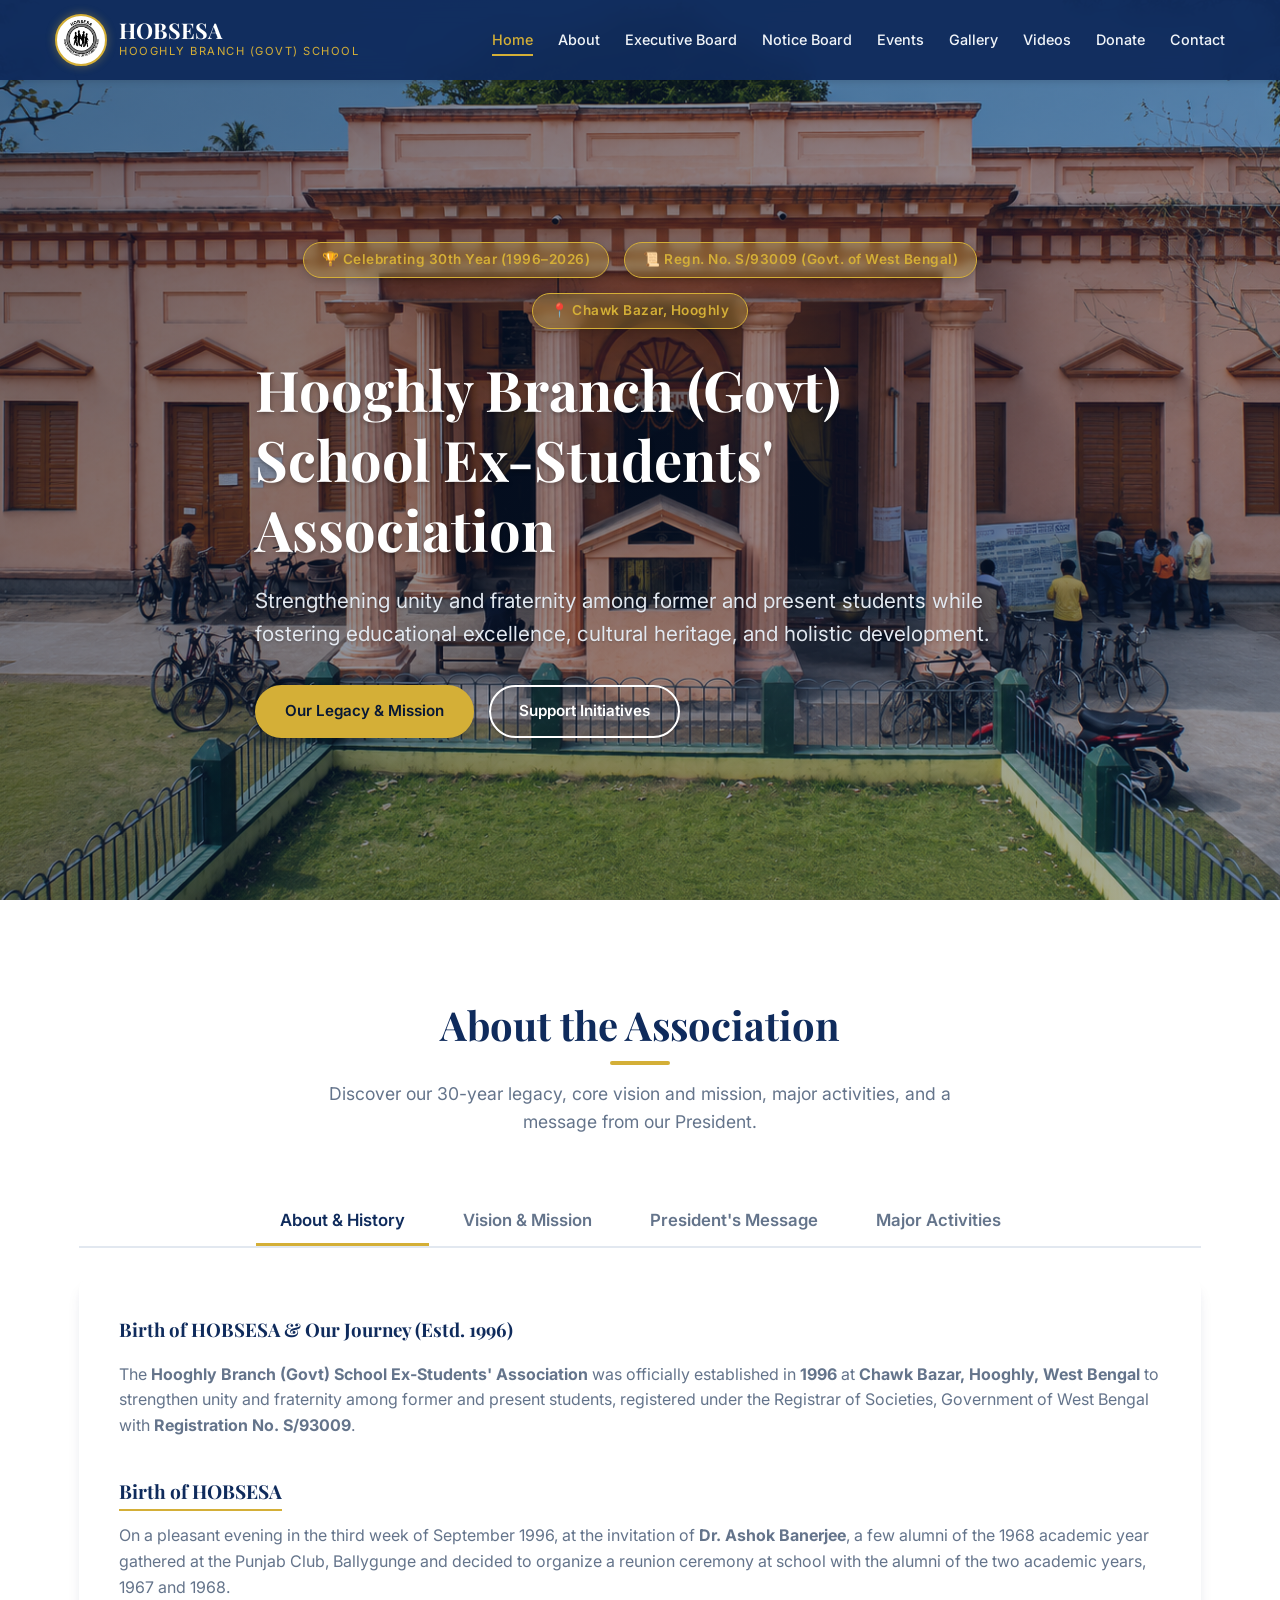
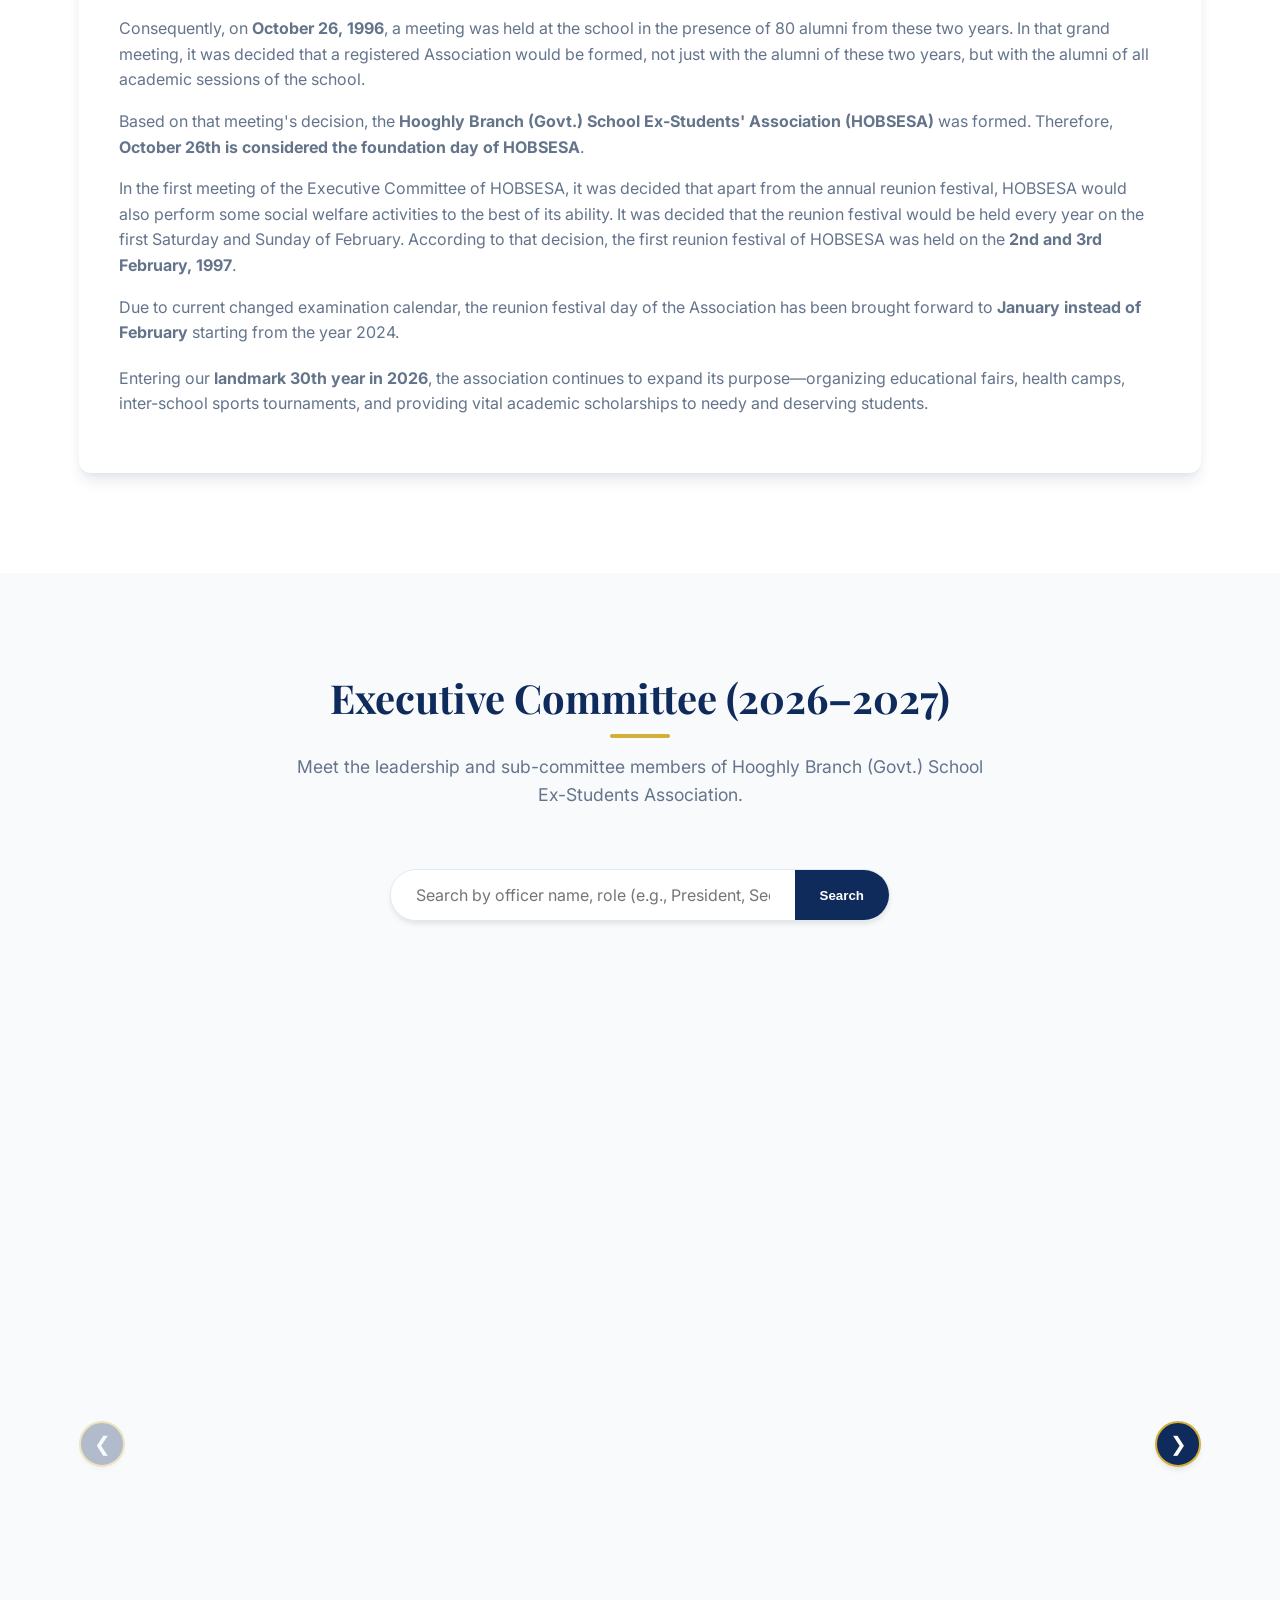
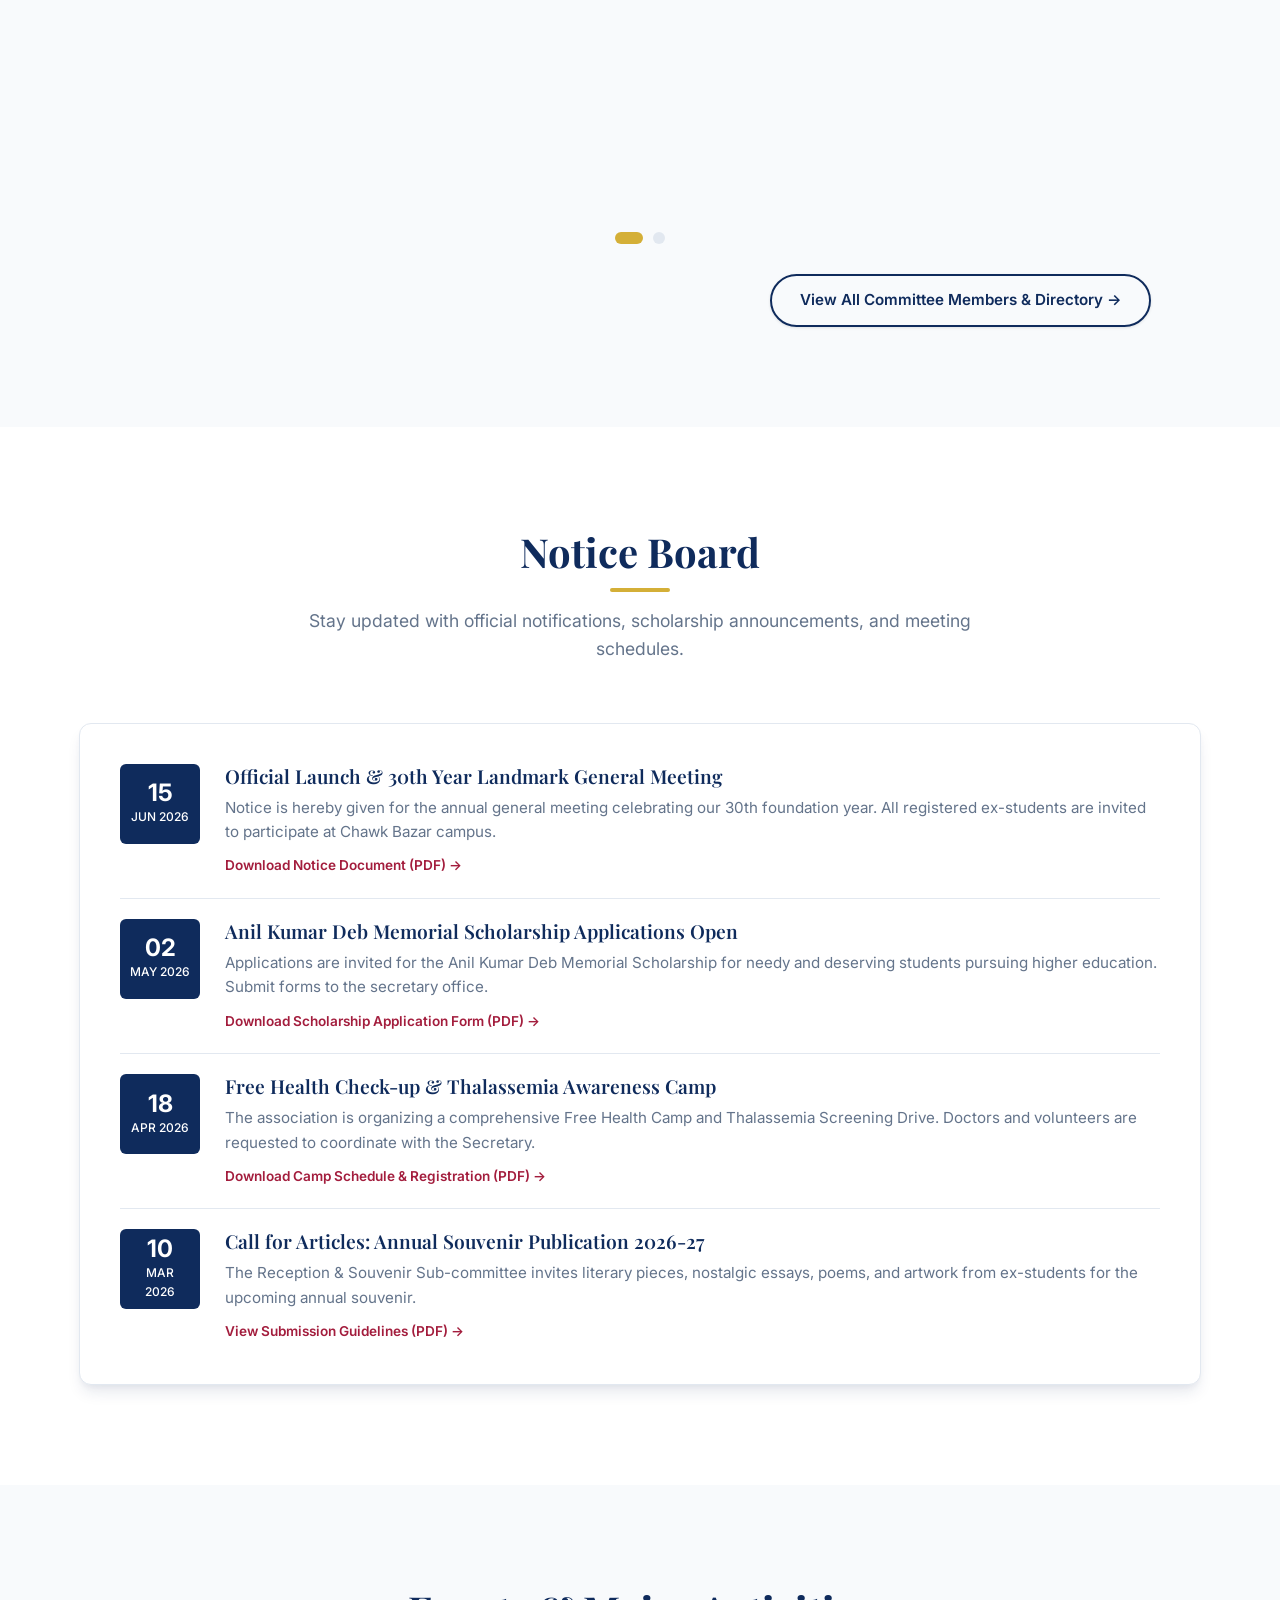
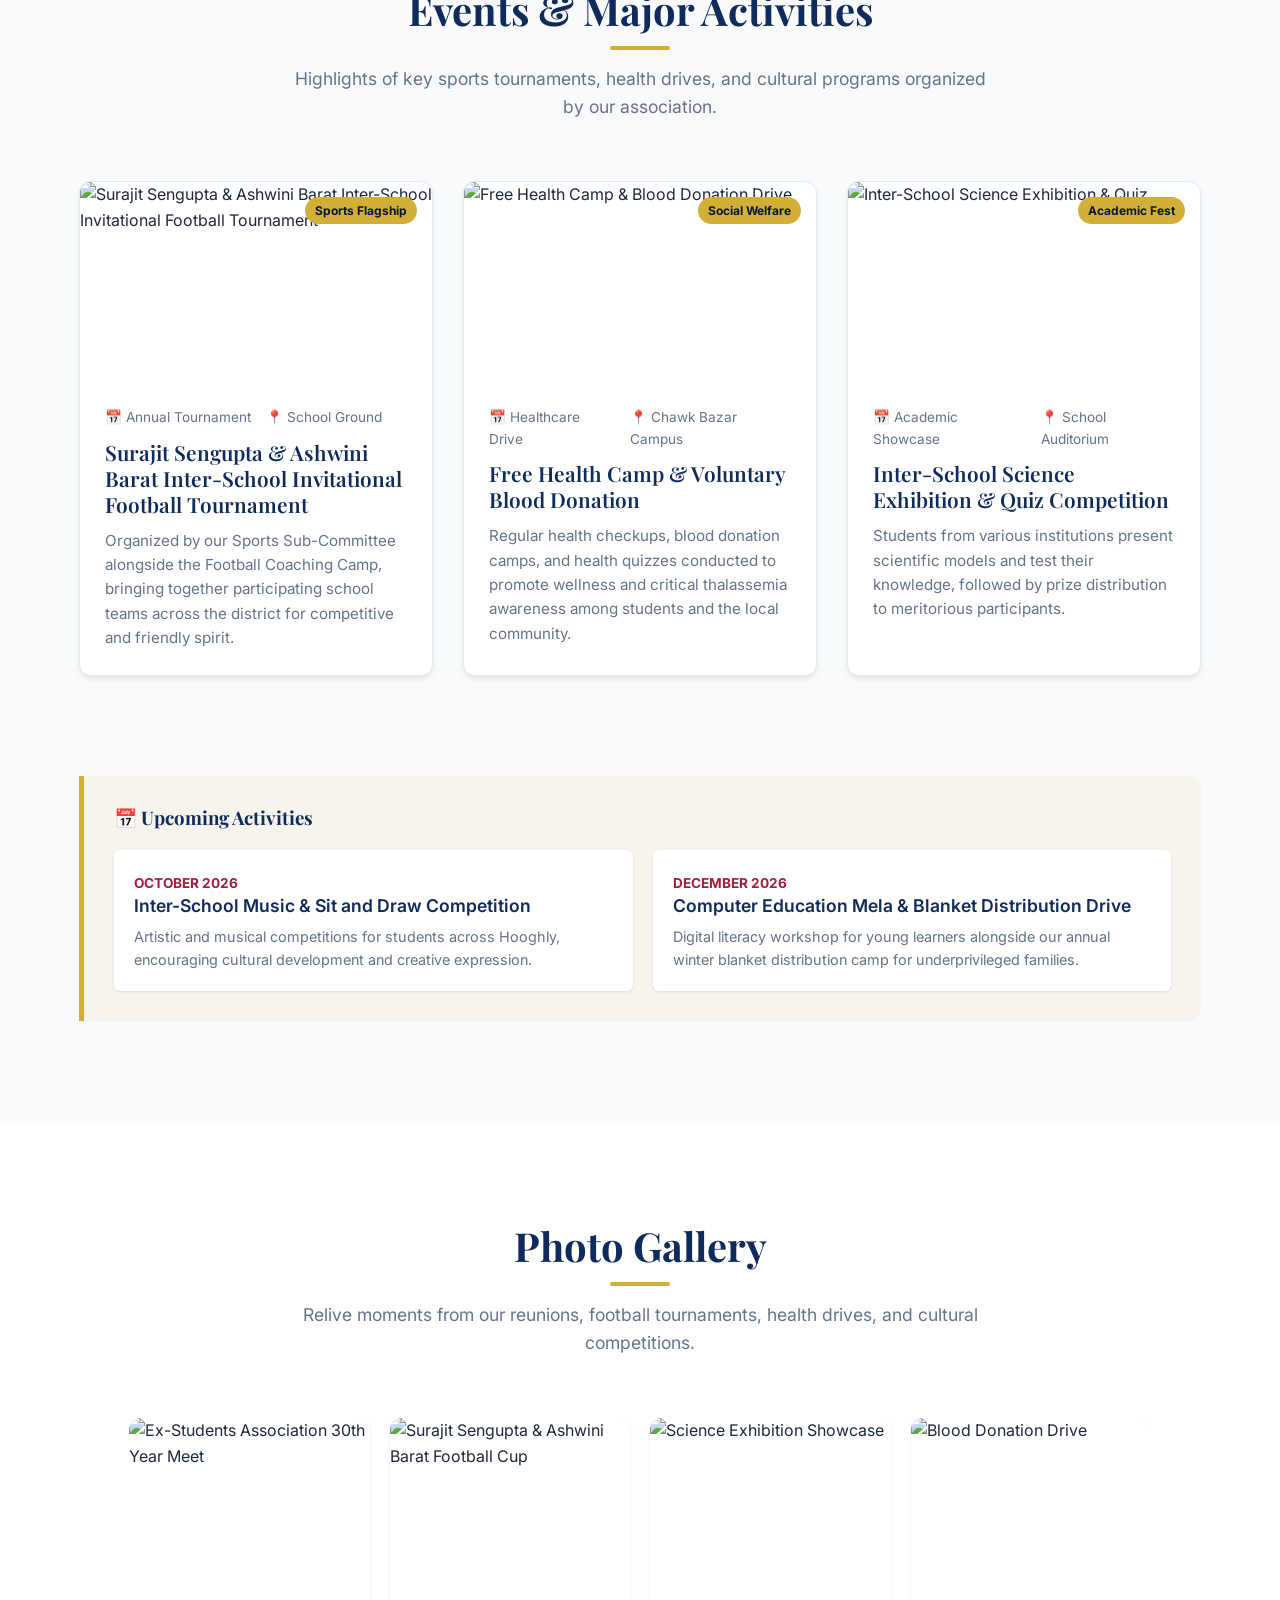
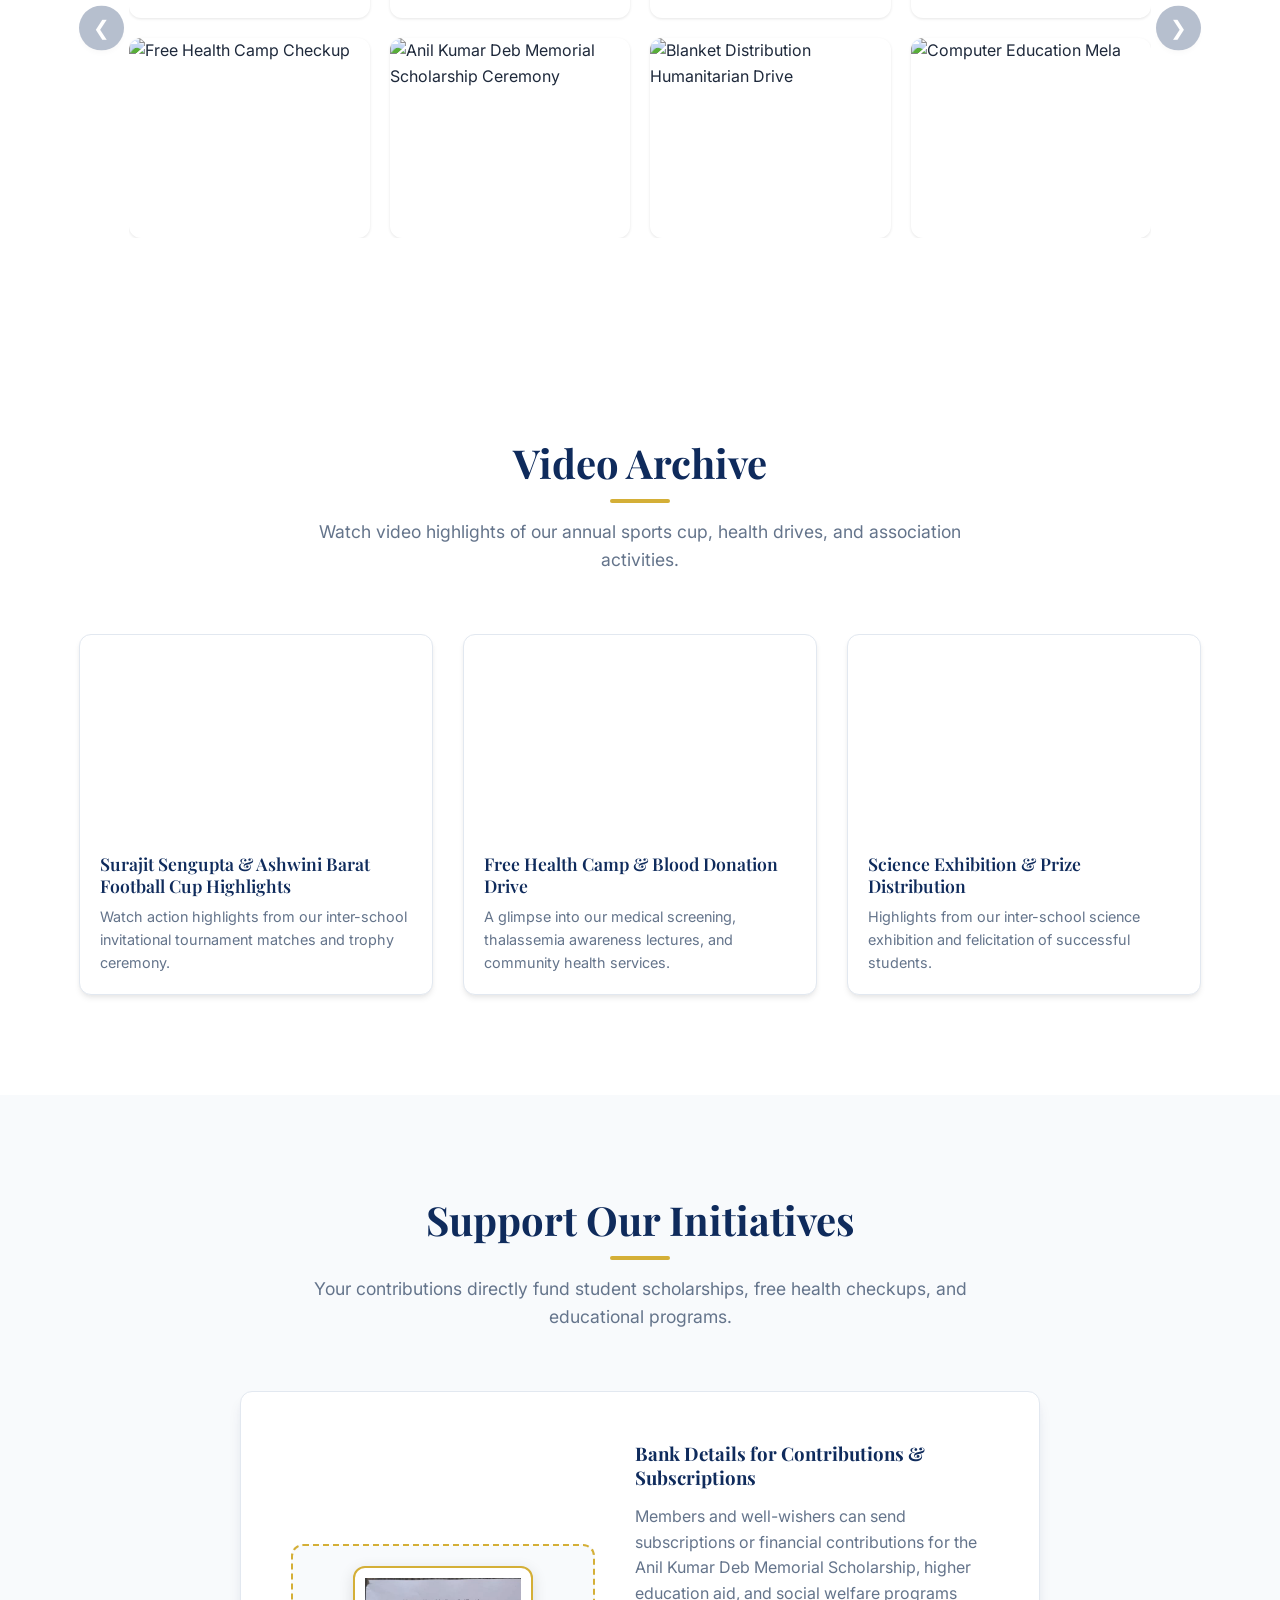
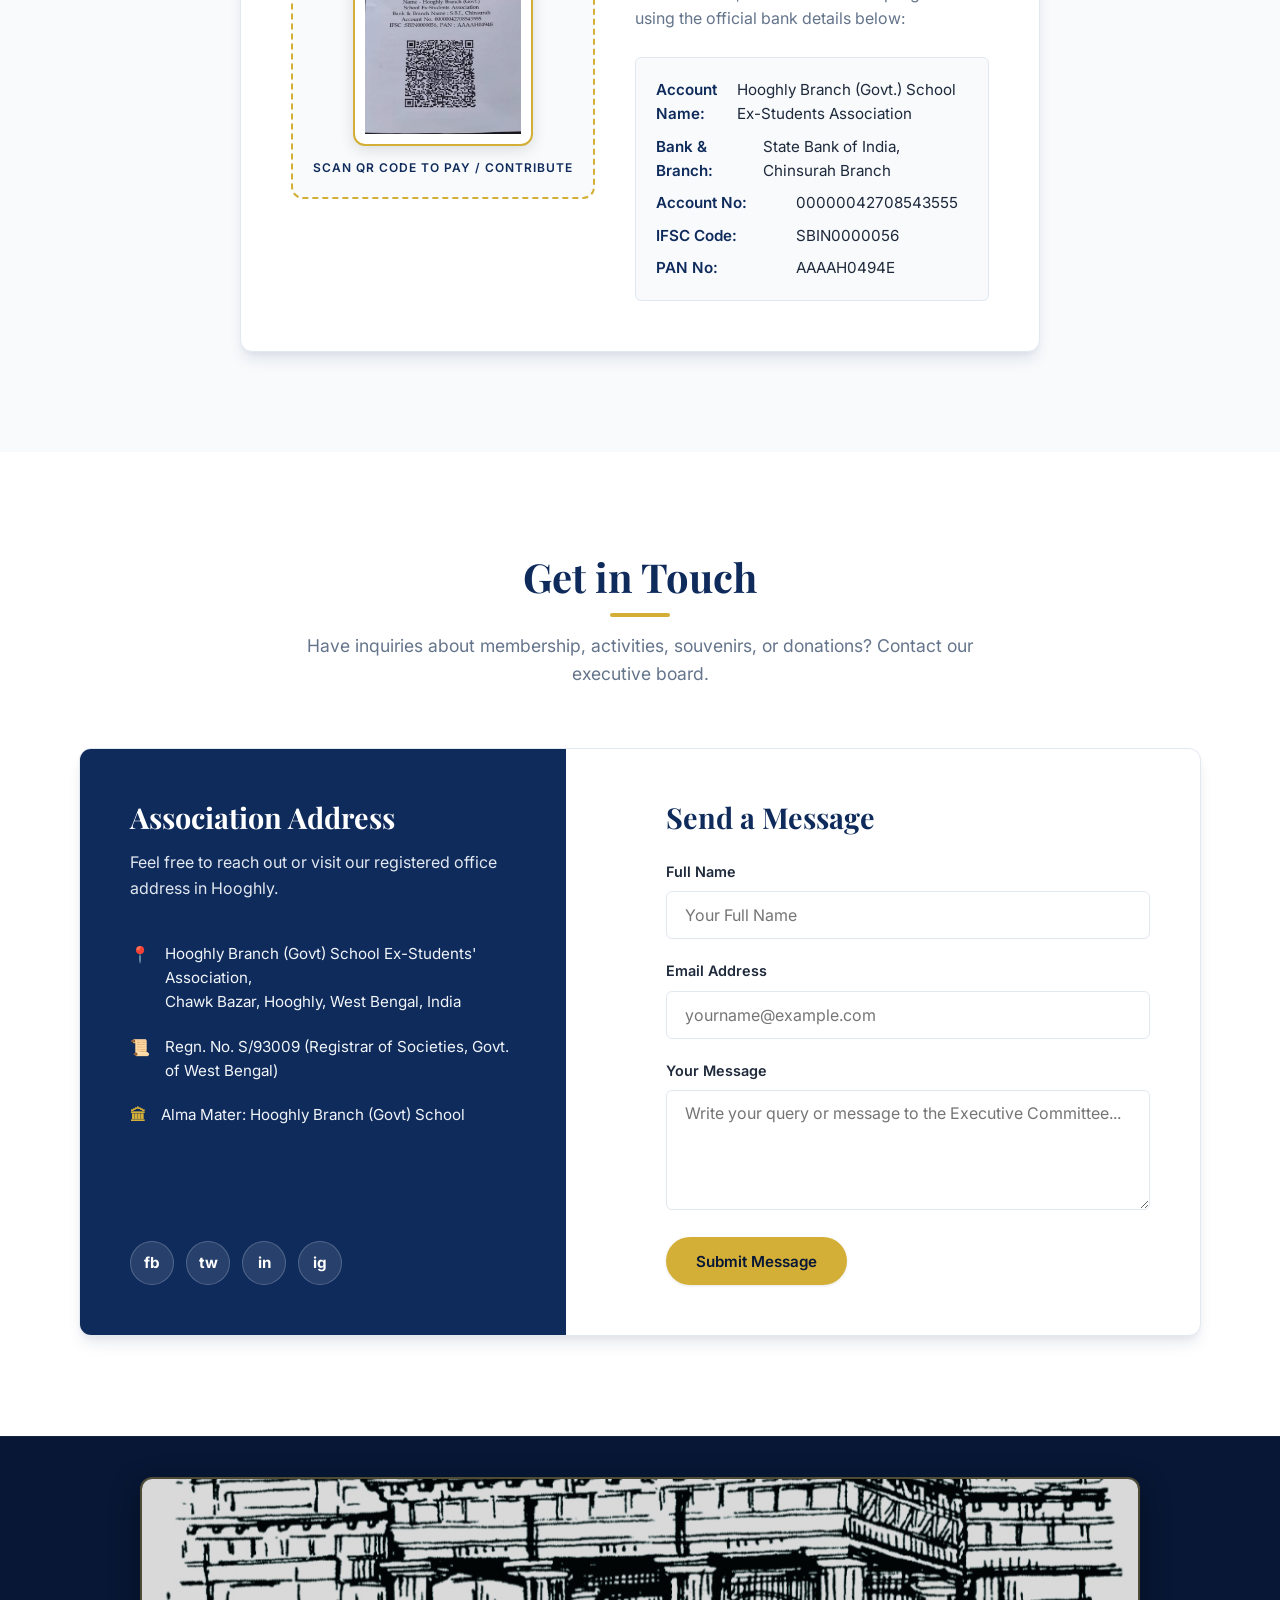
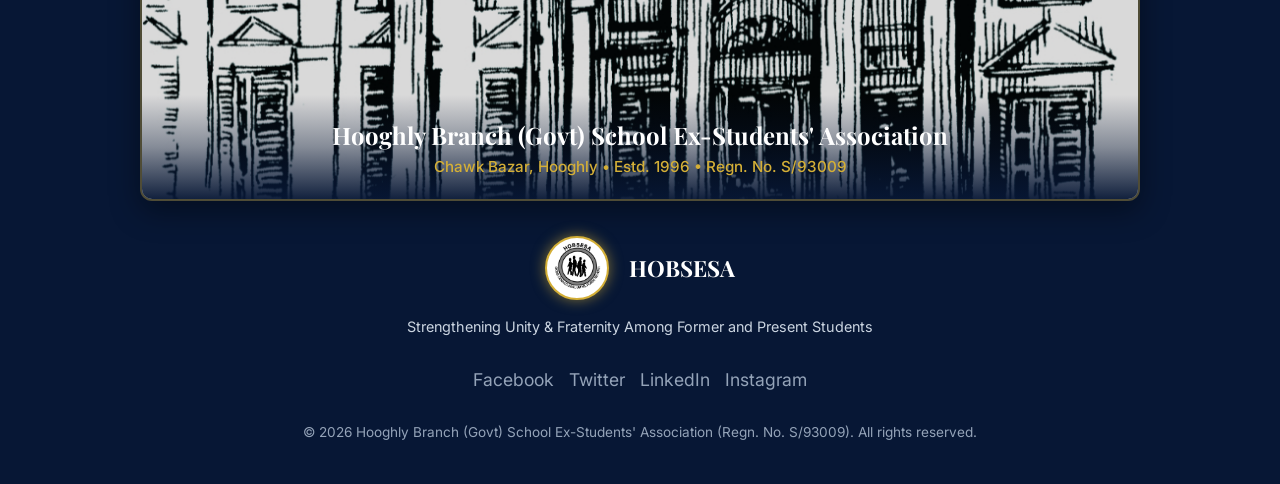
==== index.html @ 6db82d7f "Add files via upload first commit" ====
<!DOCTYPE html>
<html lang="en">

<head>
    <meta charset="UTF-8">
    <meta name="viewport" content="width=device-width, initial-scale=1.0">
    <meta name="description"
        content="Official website of Hooghly Branch (Govt) School Ex-Students' Association (Regn. No. S/93009). Established in 1996 at Chawk Bazar, Hooghly, West Bengal. Reconnecting alumni, rebuilding bonds, and supporting educational excellence.">
    <title>Hooghly Branch (Govt) School Ex-Students' Association</title>

    <!-- Google Fonts Preconnect for Mobile Performance -->
    <link rel="preconnect" href="https://fonts.googleapis.com">
    <link rel="preconnect" href="https://fonts.gstatic.com" crossorigin>

    <!-- CSS Stylesheet -->
    <link rel="stylesheet" href="css/style.css">
</head>

<body>

    <!-- ==========================================================================
         Sticky Navigation Header
         ========================================================================== -->
    <header class="header" id="header">
        <div class="container nav-container">
            <a href="#home" class="logo">
                <img src="info/img/logo_img.jpeg" alt="Hooghly Branch Govt School Ex-Students Association Logo"
                    class="nav-logo-img" width="48" height="48">
                <div class="logo-text">
                    <h1>HOBSESA</h1>
                    <p>Hooghly Branch (Govt) School</p>
                </div>
            </a>

            <nav>
                <ul class="nav-menu" id="nav-menu">
                    <li><a href="#home" class="nav-link active">Home</a></li>
                    <li><a href="#about" class="nav-link">About</a></li>
                    <li><a href="#members" class="nav-link">Executive Board</a></li>
                    <li><a href="#notices" class="nav-link">Notice Board</a></li>
                    <li><a href="#events" class="nav-link">Events</a></li>
                    <li><a href="#gallery" class="nav-link">Gallery</a></li>
                    <li><a href="#videos" class="nav-link">Videos</a></li>
                    <li><a href="#donate" class="nav-link">Donate</a></li>
                    <li><a href="#contact" class="nav-link">Contact</a></li>
                </ul>
            </nav>

            <button class="nav-toggle" id="nav-toggle" aria-label="Toggle navigation menu" aria-expanded="false" aria-controls="nav-menu">
                <span></span>
                <span></span>
                <span></span>
            </button>
        </div>
    </header>

    <!-- ==========================================================================
         1. Home / Hero Section
         ========================================================================== -->
    <section class="hero" id="home">
        <div class="hero-overlay"></div>
        <div class="container hero-content">
            <div class="hero-badges">
                <span class="hero-badge">🏆 Celebrating 30th Year (1996–2026)</span>
                <span class="hero-badge">📜 Regn. No. S/93009 (Govt. of West Bengal)</span>
                <span class="hero-badge">📍 Chawk Bazar, Hooghly</span>
            </div>
            <h2>Hooghly Branch (Govt) School Ex-Students' Association</h2>
            <p>Strengthening unity and fraternity among former and present students while fostering educational
                excellence, cultural heritage, and holistic development.</p>
            <div class="hero-buttons">
                <a href="#about" class="btn btn-primary">Our Legacy & Mission</a>
                <a href="#donate" class="btn btn-secondary">Support Initiatives</a>
            </div>
        </div>
    </section>

    <!-- ==========================================================================
         2. About Section
         ========================================================================== -->
    <section class="section" id="about">
        <div class="container">
            <div class="section-header">
                <h2>About the Association</h2>
                <p>Discover our 30-year legacy, core vision and mission, major activities, and a message from our
                    President.</p>
            </div>

            <div class="about-tabs-container">
                <!-- Tab Buttons -->
                <div class="about-tabs">
                    <button class="tab-btn active" data-tab="tab-history">About & History</button>
                    <button class="tab-btn" data-tab="tab-vision">Vision & Mission</button>
                    <button class="tab-btn" data-tab="tab-message">President's Message</button>
                    <button class="tab-btn" data-tab="tab-activities">Major Activities</button>
                </div>

                <!-- Tab Content Pane: History -->
                <div class="tab-content">
                    <div class="tab-pane active" id="tab-history">
                        <div class="about-history">
                            <h3>Birth of HOBSESA & Our Journey (Estd. 1996)</h3>
                            <p>The <strong>Hooghly Branch (Govt) School Ex-Students' Association</strong> was officially established in <strong>1996</strong> at <strong>Chawk Bazar, Hooghly, West Bengal</strong> to strengthen unity and fraternity among former and present students, registered under the Registrar of Societies, Government of West Bengal with <strong>Registration No. S/93009</strong>.</p>

                            <div class="read-more-wrapper">
                                <button type="button" class="btn-read-more" id="btn-history-read-more" aria-expanded="false" aria-controls="history-more-content">
                                    <span class="btn-read-text">Read Full History & Birth of HOBSESA</span>
                                    <span class="btn-read-icon">↓</span>
                                </button>
                            </div>

                            <div class="history-more-content" id="history-more-content">
                                <h4 style="margin-top: 25px; margin-bottom: 12px; color: var(--color-primary); font-size: 1.2rem; border-bottom: 2px solid var(--color-accent); padding-bottom: 6px; display: inline-block;">Birth of HOBSESA</h4>
                                <p>On a pleasant evening in the third week of September 1996, at the invitation of <strong>Dr. Ashok Banerjee</strong>, a few alumni of the 1968 academic year gathered at the Punjab Club, Ballygunge and decided to organize a reunion ceremony at school with the alumni of the two academic years, 1967 and 1968.</p>
                                <p>Consequently, on <strong>October 26, 1996</strong>, a meeting was held at the school in the presence of 80 alumni from these two years. In that grand meeting, it was decided that a registered Association would be formed, not just with the alumni of these two years, but with the alumni of all academic sessions of the school.</p>
                                <p>Based on that meeting's decision, the <strong>Hooghly Branch (Govt.) School Ex-Students' Association (HOBSESA)</strong> was formed. Therefore, <strong>October 26th is considered the foundation day of HOBSESA</strong>.</p>
                                <p>In the first meeting of the Executive Committee of HOBSESA, it was decided that apart from the annual reunion festival, HOBSESA would also perform some social welfare activities to the best of its ability. It was decided that the reunion festival would be held every year on the first Saturday and Sunday of February. According to that decision, the first reunion festival of HOBSESA was held on the <strong>2nd and 3rd February, 1997</strong>.</p>
                                <p>Due to current changed examination calendar, the reunion festival day of the Association has been brought forward to <strong>January instead of February</strong> starting from the year 2024.</p>
                                
                                <p style="margin-top: 20px;">Entering our <strong>landmark 30th year in 2026</strong>, the association continues to expand its purpose—organizing educational fairs, health camps, inter-school sports tournaments, and providing vital academic scholarships to needy and deserving students.</p>
                            </div>
                        </div>
                    </div>

                    <!-- Tab Content Pane: Vision & Mission -->
                    <div class="tab-pane" id="tab-vision">
                        <div class="about-vision">
                            <h3>Vision</h3>
                            <p>To build a strong lifelong bond among alumni and current students while fostering
                                educational excellence, social responsibility, cultural heritage, and holistic
                                development.</p>

                            <h3 style="margin-top: 30px;">Mission</h3>
                            <ul>
                                <li>Strengthen unity and fraternity among ex- and present students.</li>
                                <li>Promote physical, mental, educational, and cultural development.</li>
                                <li>Encourage knowledge creation, exchange of ideas, and academic excellence.</li>
                                <li>Support students through educational and social initiatives.</li>
                            </ul>
                        </div>
                    </div>

                    <!-- Tab Content Pane: President's Message -->
                    <div class="tab-pane" id="tab-message">
                        <div class="president-message">
                            <div class="president-photo">
                                <img src="info/img/Ex_Members/President ( Dr Partha Tripathi ).png"
                                    alt="Dr. Partha Tripathi, President" loading="lazy" decoding="async" width="160" height="160">
                            </div>
                            <div class="message-quote">
                                <blockquote>
                                    "It gives me immense pleasure and a deep sense of pride to welcome you all to the
                                    official launch of the website of the Hooghly Branch Government School Ex-Students
                                    Association.<br><br>
                                    This platform is not merely a digital presence; it is a living bridge connecting
                                    generations of students who have walked through the corridors of our beloved
                                    institution. Our school has not only imparted education but has shaped values,
                                    character, and a lifelong sense of belonging.<br><br>
                                    Our Association, founded in 1996, has now proudly stepped into its 30th year—a
                                    significant milestone that reflects decades of unity, shared memories, and
                                    collective commitment. Beyond fellowship, we consistently engage in blood donation
                                    camps, health check-ups, thalassemia awareness, health quizzes, and awarding
                                    scholarships to needy and deserving students.<br><br>
                                    I invite all alumni to actively participate, enrich this platform, and help us build
                                    a stronger, more connected community."
                                </blockquote>
                                <cite>Dr. Partha Tripathi</cite>
                                <span>President, Hooghly Branch Government School Ex-Students Association</span>
                            </div>
                        </div>
                    </div>

                    <!-- Tab Content Pane: Major Activities -->
                    <div class="tab-pane" id="tab-activities">
                        <div class="about-activities">
                            <h3>Major Initiatives & Social Activities</h3>
                            <p>Our Association conducts a rich calendar of annual programs designed for academic
                                enhancement, community healthcare, sports development, and social welfare:</p>

                            <div class="activities-grid">
                                <div class="activity-card">
                                    <div class="activity-icon">🧠</div>
                                    <div class="activity-info">
                                        <h4>Inter-school Quiz Competition</h4>
                                        <p>Fostering academic curiosity, awareness, and healthy competition among
                                            students across schools in Hooghly.</p>
                                    </div>
                                </div>
                                <div class="activity-card">
                                    <div class="activity-icon">🔬</div>
                                    <div class="activity-info">
                                        <h4>Science Exhibition</h4>
                                        <p>Providing a creative platform for young innovators to demonstrate science
                                            projects and technological ideas.</p>
                                    </div>
                                </div>
                                <div class="activity-card">
                                    <div class="activity-icon">🩺</div>
                                    <div class="activity-info">
                                        <h4>Free Health Camp & Thalassemia Awareness</h4>
                                        <p>Conducting comprehensive health checkups, medical advice, and spreading
                                            critical thalassemia awareness.</p>
                                    </div>
                                </div>
                                <div class="activity-card">
                                    <div class="activity-icon">🎓</div>
                                    <div class="activity-info">
                                        <h4>Support for Higher Education</h4>
                                        <p>Guidance and financial support for meritorious students striving to pursue
                                            higher academic programs.</p>
                                    </div>
                                </div>
                            </div>

                            <div class="read-more-wrapper read-more-activities">
                                <button type="button" class="btn-read-more" id="btn-activities-read-more" aria-expanded="false" aria-controls="activities-more-content">
                                    <span class="btn-read-text">View All Major Activities</span>
                                    <span class="btn-read-icon">↓</span>
                                </button>
                            </div>

                            <div class="activities-more-content" id="activities-more-content">
                                <div class="activities-grid">
                                    <div class="activity-card">
                                        <div class="activity-icon">🏅</div>
                                        <div class="activity-info">
                                            <h4>Anil Kumar Deb Memorial Scholarship</h4>
                                            <p>Awarding scholarships to deserving and financially needy students to empower
                                                their educational journey.</p>
                                        </div>
                                    </div>
                                    <div class="activity-card">
                                        <div class="activity-icon">🎵</div>
                                        <div class="activity-info">
                                            <h4>Inter-school Music Competition</h4>
                                            <p>Promoting cultural heritage, vocal talents, and artistic expression among
                                                school students.</p>
                                        </div>
                                    </div>
                                    <div class="activity-card">
                                        <div class="activity-icon">💻</div>
                                        <div class="activity-info">
                                            <h4>Computer Education Mela</h4>
                                            <p>Exposing students to digital literacy, computer skills, software tools, and
                                                emerging technology careers.</p>
                                        </div>
                                    </div>
                                    <div class="activity-card">
                                        <div class="activity-icon">📜</div>
                                        <div class="activity-info">
                                            <h4>Prize Distribution to Successful Students</h4>
                                            <p>Recognizing and rewarding academic excellence and outstanding achievements in
                                                board examinations.</p>
                                        </div>
                                    </div>
                                    <div class="activity-card">
                                        <div class="activity-icon">🧥</div>
                                        <div class="activity-info">
                                            <h4>Blanket Distribution Camp</h4>
                                            <p>Winter humanitarian drive providing warm blankets and essentials to
                                                vulnerable individuals.</p>
                                        </div>
                                    </div>
                                    <div class="activity-card">
                                        <div class="activity-icon">🎨</div>
                                        <div class="activity-info">
                                            <h4>Sit and Draw Competition</h4>
                                            <p>Annual art and drawing contest encouraging creative imagination among young
                                                school children.</p>
                                        </div>
                                    </div>
                                    <div class="activity-card">
                                        <div class="activity-icon">📖</div>
                                        <div class="activity-info">
                                            <h4>Publication of Annual Souvenir</h4>
                                            <p>Publishing an annual souvenir containing literary contributions, reports, and
                                                historic photos.</p>
                                        </div>
                                    </div>
                                    <div class="activity-card">
                                        <div class="activity-icon">🎤</div>
                                        <div class="activity-info">
                                            <h4>Seminars & Workshops</h4>
                                            <p>Organizing educational seminars, carrier guidance workshops, and interactive
                                                alumni lectures.</p>
                                        </div>
                                    </div>
                                    <div class="activity-card">
                                        <div class="activity-icon">🩸</div>
                                        <div class="activity-info">
                                            <h4>Blood Donation Camp</h4>
                                            <p>Organizing life-saving blood donation drives with voluntary participation
                                                from members and citizens.</p>
                                        </div>
                                    </div>
                                    <div class="activity-card">
                                        <div class="activity-icon">⚽</div>
                                        <div class="activity-info">
                                            <h4>Football Coaching Camp & Invitational Tournament</h4>
                                            <p>Running football coaching camps & organizing the prestigious Surajit Sengupta
                                                & Ashwini Barat Inter-School Invitational Football Tournament.</p>
                                        </div>
                                    </div>
                                </div>
                            </div>
                        </div>
                    </div>
                </div>
            </div>
        </div>
    </section>

    <!-- ==========================================================================
         3. Executive Committee & Members Section
         ========================================================================== -->
    <section class="section" id="members">
        <div class="container">
            <div class="section-header">
                <h2>Executive Committee (2026–2027)</h2>
                <p>Meet the leadership and sub-committee members of Hooghly Branch (Govt.) School Ex-Students
                    Association.</p>
            </div>

            <div class="members-search-wrapper">
                <div class="search-container">
                    <input type="text" id="member-search-input" class="search-input"
                        placeholder="Search by officer name, role (e.g., President, Secretary, Sports)...">
                    <button id="member-search-btn" class="search-btn">Search</button>
                </div>
            </div>

            <div class="members-slider-wrapper">
                <button id="members-prev" class="members-slide-btn prev-btn"
                    aria-label="Slide Executive Board Left">&#10094;</button>
                <button id="members-next" class="members-slide-btn next-btn"
                    aria-label="Slide Executive Board Right">&#10095;</button>

                <div class="members-slider-container">
                    <div class="members-grid-track" id="members-track">
                        <!-- Member Card 1: Convenor -->
                        <div class="member-card">
                            <div class="member-avatar">
                                <img src="info/img/Ex_Members/Convenor ( Dr Debasis Sanyal ).png"
                                    alt="Dr. Debasis Sanyal">
                            </div>
                            <span class="member-role">Convenor</span>
                            <h3 class="member-name">Dr. Debasis Sanyal</h3>
                            <span class="member-batch">Executive Board 2026-27</span>
                            <p class="member-occupation">Convenor, Ex-Students Association</p>
                            <div class="member-connect">
                                <a href="#contact" class="social-icon" aria-label="Contact">✉</a>
                            </div>
                        </div>

                        <!-- Member Card 2: President -->
                        <div class="member-card">
                            <div class="member-avatar">
                                <img src="info/img/Ex_Members/President ( Dr Partha Tripathi ).png"
                                    alt="Dr. Partha Tripathi">
                            </div>
                            <span class="member-role">President</span>
                            <h3 class="member-name">Dr. Partha Tripathi</h3>
                            <span class="member-batch">Executive Board 2026-27</span>
                            <p class="member-occupation">President, Ex-Students Association</p>
                            <div class="member-connect">
                                <a href="#contact" class="social-icon" aria-label="Contact">✉</a>
                            </div>
                        </div>

                        <!-- Member Card 3: Vice President 1 -->
                        <div class="member-card">
                            <div class="member-avatar">
                                <img src="info/img/Ex_Members/Sudarshan Roy(vice president).png" alt="Sudarshan Roy">
                            </div>
                            <span class="member-role">Vice President</span>
                            <h3 class="member-name">Sudarshan Roy</h3>
                            <span class="member-batch">Executive Board 2026-27</span>
                            <p class="member-occupation">Vice President, Ex-Students Association</p>
                            <div class="member-connect">
                                <a href="#contact" class="social-icon" aria-label="Contact">✉</a>
                            </div>
                        </div>

                        <!-- Member Card 4: Vice President 2 -->
                        <div class="member-card">
                            <div class="member-avatar">
                                <img src="info/img/Ex_Members/Vice President ( Dr.Subir Mukherjee ).png"
                                    alt="Dr. Subir Mukherjee">
                            </div>
                            <span class="member-role">Vice President</span>
                            <h3 class="member-name">Dr. Subir Mukherjee</h3>
                            <span class="member-batch">Executive Board 2026-27</span>
                            <p class="member-occupation">Vice President, Ex-Students Association</p>
                            <div class="member-connect">
                                <a href="#contact" class="social-icon" aria-label="Contact">✉</a>
                            </div>
                        </div>

                        <!-- Member Card 5: Secretary -->
                        <div class="member-card">
                            <div class="member-avatar">
                                <img src="info/img/Ex_Members/Secretary ( Subrata Datta ).png" alt="Subrata Datta">
                            </div>
                            <span class="member-role">Secretary</span>
                            <h3 class="member-name">Subrata Datta</h3>
                            <span class="member-batch">Executive Board 2026-27</span>
                            <p class="member-occupation">Secretary, Ex-Students Association</p>
                            <div class="member-connect">
                                <a href="#contact" class="social-icon" aria-label="Contact">✉</a>
                            </div>
                        </div>

                        <!-- Member Card 6: Treasurer -->
                        <div class="member-card">
                            <div class="member-avatar">
                                <img src="info/img/Ex_Members/Treasurer ( Probodh Boral ).png" alt="Probodh Boral">
                            </div>
                            <span class="member-role">Treasurer</span>
                            <h3 class="member-name">Probodh Boral</h3>
                            <span class="member-batch">Executive Board 2026-27</span>
                            <p class="member-occupation">Treasurer, Ex-Students Association</p>
                            <div class="member-connect">
                                <a href="#contact" class="social-icon" aria-label="Contact">✉</a>
                            </div>
                        </div>

                        <!-- Member Card 7: Coordinator -->
                        <div class="member-card">
                            <div class="member-avatar">
                                <img src="info/img/Ex_Members/Coordinator ( Mirajul Mojahar ).png"
                                    alt="Mirajul Mojahar">
                            </div>
                            <span class="member-role">Coordinator</span>
                            <h3 class="member-name">Mirajul Mojahar</h3>
                            <span class="member-batch">Executive Board 2026-27</span>
                            <p class="member-occupation">Coordinator, Ex-Students Association</p>
                            <div class="member-connect">
                                <a href="#contact" class="social-icon" aria-label="Contact">✉</a>
                            </div>
                        </div>

                        <!-- Member Card 8: Reunion Sub-committee -->
                        <div class="member-card">
                            <div class="member-avatar duo-avatar">
                                <img src="info/img/Ex_Members/Reunion Sub-Committee ( Shekhar Roy ).png"
                                    alt="Sekhar Roy">
                                <img src="info/img/Ex_Members/Reunion Sub-Committee ( Ashim Das ).png" alt="Asim Das">
                            </div>
                            <span class="member-role">Reunion Sub-Committee</span>
                            <h3 class="member-name">Sekhar Roy & Asim Das</h3>
                            <span class="member-batch">Executive Board 2026-27</span>
                            <p class="member-occupation">Reunion & Alumni Meet Coordinators</p>
                            <div class="member-connect">
                                <a href="#contact" class="social-icon" aria-label="Contact">✉</a>
                            </div>
                        </div>

                        <!-- Member Card 9: Sports Sub-committee -->
                        <div class="member-card">
                            <div class="member-avatar duo-avatar">
                                <img src="info/img/Ex_Members/Sports Sub-Committee ( Sarbajit Sengupta ).png"
                                    alt="Sarbajit Sengupta">
                                <img src="info/img/Ex_Members/Sports Sub-Committee ( Tirtha Pratim Mitra ).png"
                                    alt="Tirtha Pratim Mitra">
                            </div>
                            <span class="member-role">Sports Sub-Committee</span>
                            <h3 class="member-name">Sarbajit Sengupta & Tirtha Pratim Mitra</h3>
                            <span class="member-batch">Executive Board 2026-27</span>
                            <p class="member-occupation">Sports & Football Tournament Leads</p>
                            <div class="member-connect">
                                <a href="#contact" class="social-icon" aria-label="Contact">✉</a>
                            </div>
                        </div>

                        <!-- Member Card 10: Reception & Souvenir Sub-committee -->
                        <div class="member-card">
                            <div class="member-avatar duo-avatar">
                                <img src="info/img/Ex_Members/Reception & Souvenir ( Shubhadip Adhikari ).png"
                                    alt="Shuvadip Adhikari">
                                <img src="info/img/Ex_Members/Reception & Souvenir ( Sounak Banerjee ).png"
                                    alt="Sounak Banerjee">
                            </div>
                            <span class="member-role">Reception & Souvenir</span>
                            <h3 class="member-name">Shuvadip Adhikari & Sounak Banerjee</h3>
                            <span class="member-batch">Executive Board 2026-27</span>
                            <p class="member-occupation">Reception & Annual Souvenir Editors</p>
                            <div class="member-connect">
                                <a href="#contact" class="social-icon" aria-label="Contact">✉</a>
                            </div>
                        </div>

                        <!-- Member Card 11: Cultural Sub-committee -->
                        <div class="member-card">
                            <div class="member-avatar duo-avatar">
                                <img src="info/img/Ex_Members/Cultural Sub-Committee ( Dr Soumitra Narayan Sur ).png"
                                    alt="Dr. Soumitra N. Sur">
                                <img src="info/img/Ex_Members/Cultural Sub-Committee ( Sandip kumar Chatterjee ).png"
                                    alt="Sandip Chatterjee">
                            </div>
                            <span class="member-role">Cultural Sub-Committee</span>
                            <h3 class="member-name">Dr. Soumitra N. Sur & Sandip kumar Chatterjee</h3>
                            <span class="member-batch">Executive Board 2026-27</span>
                            <p class="member-occupation">Cultural Affairs & Fests Convenors</p>
                            <div class="member-connect">
                                <a href="#contact" class="social-icon" aria-label="Contact">✉</a>
                            </div>
                        </div>

                        <!-- Member Card 12: E-Governance -->
                        <div class="member-card">
                            <div class="member-avatar">
                                <img src="info/img/Ex_Members/E-Governance ( Jaydeep Roychoudhuri ).png"
                                    alt="Joydeep Roychoudhury">
                            </div>
                            <span class="member-role">E-Governance</span>
                            <h3 class="member-name">Joydeep Roychoudhury</h3>
                            <span class="member-batch">Executive Board 2026-27</span>
                            <p class="member-occupation">Digital Infrastructure & E-Governance Lead</p>
                            <div class="member-connect">
                                <a href="#contact" class="social-icon" aria-label="Contact">✉</a>
                            </div>
                        </div>
                    </div>
                </div>

                <div class="members-pagination" id="members-pagination">
                    <span class="pagination-dot active" data-index="0"></span>
                    <span class="pagination-dot" data-index="1"></span>
                </div>

                <div class="members-footer-action">
                    <a href="members.html" class="btn btn-outline-navy" target="_blank">View All Committee Members &
                        Directory &rarr;</a>
                </div>
            </div>
        </div>
    </section>

    <!-- ==========================================================================
         4. Notice Board Section
         ========================================================================== -->
    <section class="section" id="notices">
        <div class="container">
            <div class="section-header">
                <h2>Notice Board</h2>
                <p>Stay updated with official notifications, scholarship announcements, and meeting schedules.</p>
            </div>

            <div class="notice-board">
                <div class="notice-list">
                    <!-- Notice 1 -->
                    <div class="notice-item">
                        <div class="notice-date">
                            <span class="day">15</span>
                            <span class="month-year">Jun 2026</span>
                        </div>
                        <div class="notice-content">
                            <h3 class="notice-title"><a href="#">Official Launch & 30th Year Landmark General
                                    Meeting</a></h3>
                            <p class="notice-desc">Notice is hereby given for the annual general meeting celebrating our
                                30th foundation year. All registered ex-students are invited to participate at Chawk
                                Bazar campus.</p>
                            <a href="#" class="notice-download">Download Notice Document (PDF) &rarr;</a>
                        </div>
                    </div>

                    <!-- Notice 2 -->
                    <div class="notice-item">
                        <div class="notice-date">
                            <span class="day">02</span>
                            <span class="month-year">May 2026</span>
                        </div>
                        <div class="notice-content">
                            <h3 class="notice-title"><a href="#">Anil Kumar Deb Memorial Scholarship Applications
                                    Open</a></h3>
                            <p class="notice-desc">Applications are invited for the Anil Kumar Deb Memorial Scholarship
                                for needy and deserving students pursuing higher education. Submit forms to the
                                secretary office.</p>
                            <a href="#" class="notice-download">Download Scholarship Application Form (PDF) &rarr;</a>
                        </div>
                    </div>

                    <!-- Notice 3 -->
                    <div class="notice-item">
                        <div class="notice-date">
                            <span class="day">18</span>
                            <span class="month-year">Apr 2026</span>
                        </div>
                        <div class="notice-content">
                            <h3 class="notice-title"><a href="#">Free Health Check-up & Thalassemia Awareness Camp</a>
                            </h3>
                            <p class="notice-desc">The association is organizing a comprehensive Free Health Camp and
                                Thalassemia Screening Drive. Doctors and volunteers are requested to coordinate with the
                                Secretary.</p>
                            <a href="#" class="notice-download">Download Camp Schedule & Registration (PDF) &rarr;</a>
                        </div>
                    </div>

                    <!-- Notice 4 -->
                    <div class="notice-item">
                        <div class="notice-date">
                            <span class="day">10</span>
                            <span class="month-year">Mar 2026</span>
                        </div>
                        <div class="notice-content">
                            <h3 class="notice-title"><a href="#">Call for Articles: Annual Souvenir Publication
                                    2026-27</a></h3>
                            <p class="notice-desc">The Reception & Souvenir Sub-committee invites literary pieces,
                                nostalgic essays, poems, and artwork from ex-students for the upcoming annual souvenir.
                            </p>
                            <a href="#" class="notice-download">View Submission Guidelines (PDF) &rarr;</a>
                        </div>
                    </div>
                </div>
            </div>
        </div>
    </section>

    <!-- ==========================================================================
         5. Events Section
         ========================================================================== -->
    <section class="section" id="events">
        <div class="container">
            <div class="section-header">
                <h2>Events & Major Activities</h2>
                <p>Highlights of key sports tournaments, health drives, and cultural programs organized by our
                    association.</p>
            </div>

            <div class="events-wrapper">
                <!-- Past Events -->
                <div class="events-grid">
                    <!-- Event 1 -->
                    <div class="event-card">
                        <div class="event-img">
                            <img src="https://picsum.photos/400/300?random=event1"
                                alt="Surajit Sengupta & Ashwini Barat Inter-School Invitational Football Tournament">
                            <span class="event-tag">Sports Flagship</span>
                        </div>
                        <div class="event-content">
                            <div class="event-meta">
                                <span>📅 Annual Tournament</span>
                                <span>📍 School Ground</span>
                            </div>
                            <h3 class="event-title">Surajit Sengupta & Ashwini Barat Inter-School Invitational Football
                                Tournament</h3>
                            <p class="event-report">Organized by our Sports Sub-Committee alongside the Football
                                Coaching Camp, bringing together participating school teams across the district for
                                competitive and friendly spirit.</p>
                        </div>
                    </div>

                    <!-- Event 2 -->
                    <div class="event-card">
                        <div class="event-img">
                            <img src="https://picsum.photos/400/300?random=event2"
                                alt="Free Health Camp & Blood Donation Drive">
                            <span class="event-tag">Social Welfare</span>
                        </div>
                        <div class="event-content">
                            <div class="event-meta">
                                <span>📅 Healthcare Drive</span>
                                <span>📍 Chawk Bazar Campus</span>
                            </div>
                            <h3 class="event-title">Free Health Camp & Voluntary Blood Donation</h3>
                            <p class="event-report">Regular health checkups, blood donation camps, and health quizzes
                                conducted to promote wellness and critical thalassemia awareness among students and the
                                local community.</p>
                        </div>
                    </div>

                    <!-- Event 3 -->
                    <div class="event-card">
                        <div class="event-img">
                            <img src="https://picsum.photos/400/300?random=event3"
                                alt="Inter-School Science Exhibition & Quiz">
                            <span class="event-tag">Academic Fest</span>
                        </div>
                        <div class="event-content">
                            <div class="event-meta">
                                <span>📅 Academic Showcase</span>
                                <span>📍 School Auditorium</span>
                            </div>
                            <h3 class="event-title">Inter-School Science Exhibition & Quiz Competition</h3>
                            <p class="event-report">Students from various institutions present scientific models and
                                test their knowledge, followed by prize distribution to meritorious participants.</p>
                        </div>
                    </div>
                </div>

                <!-- Upcoming Events Section -->
                <div class="upcoming-events-box">
                    <h3>📅 Upcoming Activities</h3>
                    <div class="upcoming-events-list">
                        <!-- Upcoming Item 1 -->
                        <div class="upcoming-item">
                            <span class="date">OCTOBER 2026</span>
                            <h4>Inter-School Music & Sit and Draw Competition</h4>
                            <p>Artistic and musical competitions for students across Hooghly, encouraging cultural
                                development and creative expression.</p>
                        </div>

                        <!-- Upcoming Item 2 -->
                        <div class="upcoming-item">
                            <span class="date">DECEMBER 2026</span>
                            <h4>Computer Education Mela & Blanket Distribution Drive</h4>
                            <p>Digital literacy workshop for young learners alongside our annual winter blanket
                                distribution camp for underprivileged families.</p>
                        </div>
                    </div>
                </div>
            </div>
        </div>
    </section>

    <!-- ==========================================================================
         6. Gallery Section
         ========================================================================== -->
    <section class="section" id="gallery">
        <div class="container">
            <div class="section-header">
                <h2>Photo Gallery</h2>
                <p>Relive moments from our reunions, football tournaments, health drives, and cultural competitions.</p>
            </div>

            <div class="gallery-slider-wrapper">
                <button id="gallery-prev" class="gallery-slide-btn prev-btn"
                    aria-label="Slide Gallery Left">&#10094;</button>
                <button id="gallery-next" class="gallery-slide-btn next-btn"
                    aria-label="Slide Gallery Right">&#10095;</button>
                <div class="gallery-slider-container">
                    <div class="gallery-grid-track" id="gallery-track">
                        <!-- Gallery 1 -->
                        <div class="gallery-item">
                            <img src="https://picsum.photos/400/300?random=gal1"
                                alt="Ex-Students Association 30th Year Meet">
                            <div class="gallery-overlay">30th Foundation Year Meet</div>
                        </div>
                        <!-- Gallery 2 -->
                        <div class="gallery-item">
                            <img src="https://picsum.photos/400/300?random=gal2" alt="Free Health Camp Checkup">
                            <div class="gallery-overlay">Free Health & Thalassemia Camp</div>
                        </div>
                        <!-- Gallery 3 -->
                        <div class="gallery-item">
                            <img src="https://picsum.photos/400/300?random=gal3"
                                alt="Surajit Sengupta & Ashwini Barat Football Cup">
                            <div class="gallery-overlay">Invitational Football Cup</div>
                        </div>
                        <!-- Gallery 4 -->
                        <div class="gallery-item">
                            <img src="https://picsum.photos/400/300?random=gal4"
                                alt="Anil Kumar Deb Memorial Scholarship Ceremony">
                            <div class="gallery-overlay">Scholarship Award Ceremony</div>
                        </div>
                        <!-- Gallery 5 -->
                        <div class="gallery-item">
                            <img src="https://picsum.photos/400/300?random=gal5" alt="Science Exhibition Showcase">
                            <div class="gallery-overlay">Inter-School Science Exhibition</div>
                        </div>
                        <!-- Gallery 6 -->
                        <div class="gallery-item">
                            <img src="https://picsum.photos/400/300?random=gal6"
                                alt="Blanket Distribution Humanitarian Drive">
                            <div class="gallery-overlay">Blanket Distribution Drive</div>
                        </div>
                        <!-- Gallery 7 -->
                        <div class="gallery-item">
                            <img src="https://picsum.photos/400/300?random=gal7" alt="Blood Donation Drive">
                            <div class="gallery-overlay">Voluntary Blood Donation</div>
                        </div>
                        <!-- Gallery 8 -->
                        <div class="gallery-item">
                            <img src="https://picsum.photos/400/300?random=gal8" alt="Computer Education Mela">
                            <div class="gallery-overlay">Computer Education Mela</div>
                        </div>
                    </div>
                </div>
            </div>
        </div>
    </section>

    <!-- Lightbox Modal -->
    <div id="lightbox-modal" class="lightbox-modal">
        <button id="lightbox-close" class="lightbox-close" aria-label="Close Lightbox">&times;</button>
        <button id="lightbox-prev" class="lightbox-prev" aria-label="Previous Image">&#10094;</button>
        <button id="lightbox-next" class="lightbox-next" aria-label="Next Image">&#10095;</button>
        <div class="lightbox-wrapper">
            <img id="lightbox-img" class="lightbox-content" src="" alt="">
            <div id="lightbox-caption" class="lightbox-caption"></div>
        </div>
    </div>

    <!-- ==========================================================================
         7. Video Section
         ========================================================================== -->
    <section class="section" id="videos">
        <div class="container">
            <div class="section-header">
                <h2>Video Archive</h2>
                <p>Watch video highlights of our annual sports cup, health drives, and association activities.</p>
            </div>

            <div class="video-grid">
                <!-- Video Card 1 -->
                <div class="video-card">
                    <div class="video-container">
                        <iframe src="https://www.youtube.com/embed/dQw4w9WgXcQ"
                            title="Inter-School Football Tournament Highlights" allowfullscreen></iframe>
                    </div>
                    <div class="video-info">
                        <h3 class="video-title">Surajit Sengupta & Ashwini Barat Football Cup Highlights</h3>
                        <p class="video-caption">Watch action highlights from our inter-school invitational tournament
                            matches and trophy ceremony.</p>
                    </div>
                </div>

                <!-- Video Card 2 -->
                <div class="video-card">
                    <div class="video-container">
                        <iframe src="https://www.youtube.com/embed/dQw4w9WgXcQ"
                            title="Health Camp & Blood Donation Highlights" allowfullscreen></iframe>
                    </div>
                    <div class="video-info">
                        <h3 class="video-title">Free Health Camp & Blood Donation Drive</h3>
                        <p class="video-caption">A glimpse into our medical screening, thalassemia awareness lectures,
                            and community health services.</p>
                    </div>
                </div>

                <!-- Video Card 3 -->
                <div class="video-card">
                    <div class="video-container">
                        <iframe src="https://www.youtube.com/embed/dQw4w9WgXcQ"
                            title="Science Exhibition & Quiz Highlights" allowfullscreen></iframe>
                    </div>
                    <div class="video-info">
                        <h3 class="video-title">Science Exhibition & Prize Distribution</h3>
                        <p class="video-caption">Highlights from our inter-school science exhibition and felicitation of
                            successful students.</p>
                    </div>
                </div>
            </div>
        </div>
    </section>

    <!-- ==========================================================================
         8. Subscription / Bank Details & Donation Section
         ========================================================================== -->
    <section class="section" id="donate">
        <div class="container">
            <div class="section-header">
                <h2>Support Our Initiatives</h2>
                <p>Your contributions directly fund student scholarships, free health checkups, and educational
                    programs.</p>
            </div>

            <div class="donate-wrapper">
                <div class="donate-qr-box">
                    <img src="info/img/qr code.jpeg" alt="Official Bank Contribution QR Code" class="qr-code-img" loading="lazy" decoding="async" width="220" height="220">
                    <p class="qr-label">Scan QR Code to Pay / Contribute</p>
                </div>
                <div class="donate-info">
                    <h3>Bank Details for Contributions & Subscriptions</h3>
                    <p>Members and well-wishers can send subscriptions or financial contributions for the Anil Kumar Deb
                        Memorial Scholarship, higher education aid, and social welfare programs using the official bank
                        details below:</p>

                    <div class="bank-details">
                        <div class="bank-row">
                            <span class="bank-label">Account Name:</span>
                            <span class="bank-val">Hooghly Branch (Govt.) School Ex-Students Association</span>
                        </div>
                        <div class="bank-row">
                            <span class="bank-label">Bank & Branch:</span>
                            <span class="bank-val">State Bank of India, Chinsurah Branch</span>
                        </div>
                        <div class="bank-row">
                            <span class="bank-label">Account No:</span>
                            <span class="bank-val">00000042708543555</span>
                        </div>
                        <div class="bank-row">
                            <span class="bank-label">IFSC Code:</span>
                            <span class="bank-val">SBIN0000056</span>
                        </div>
                        <div class="bank-row">
                            <span class="bank-label">PAN No:</span>
                            <span class="bank-val">AAAAH0494E</span>
                        </div>
                    </div>
                </div>
            </div>
        </div>
    </section>

    <!-- ==========================================================================
         9. Contact Section
         ========================================================================== -->
    <section class="section" id="contact">
        <div class="container">
            <div class="section-header">
                <h2>Get in Touch</h2>
                <p>Have inquiries about membership, activities, souvenirs, or donations? Contact our executive board.
                </p>
            </div>

            <div class="contact-grid">
                <div class="contact-info-panel">
                    <div>
                        <h3>Association Address</h3>
                        <p>Feel free to reach out or visit our registered office address in Hooghly.</p>

                        <div class="contact-details">
                            <div class="contact-detail-item">
                                <span class="icon">📍</span>
                                <span class="text">Hooghly Branch (Govt) School Ex-Students' Association,<br>Chawk
                                    Bazar, Hooghly, West Bengal, India</span>
                            </div>
                            <div class="contact-detail-item">
                                <span class="icon">📜</span>
                                <span class="text">Regn. No. S/93009 (Registrar of Societies, Govt. of West
                                    Bengal)</span>
                            </div>
                            <div class="contact-detail-item">
                                <span class="icon">🏛</span>
                                <span class="text">Alma Mater: Hooghly Branch (Govt) School</span>
                            </div>
                        </div>
                    </div>

                    <div>
                        <div class="contact-socials">
                            <a href="#" class="social-icon" aria-label="Facebook">fb</a>
                            <a href="#" class="social-icon" aria-label="Twitter">tw</a>
                            <a href="#" class="social-icon" aria-label="LinkedIn">in</a>
                            <a href="#" class="social-icon" aria-label="Instagram">ig</a>
                        </div>
                    </div>
                </div>

                <div class="contact-form-panel">
                    <h3>Send a Message</h3>
                    <form id="contact-form" novalidate>
                        <div class="form-group">
                            <label for="contact-name" class="form-label">Full Name</label>
                            <input type="text" id="contact-name" class="form-control" placeholder="Your Full Name">
                            <span class="form-feedback"></span>
                        </div>
                        <div class="form-group">
                            <label for="contact-email" class="form-label">Email Address</label>
                            <input type="email" id="contact-email" class="form-control"
                                placeholder="yourname@example.com">
                            <span class="form-feedback"></span>
                        </div>
                        <div class="form-group">
                            <label for="contact-message" class="form-label">Your Message</label>
                            <textarea id="contact-message" class="form-control"
                                placeholder="Write your query or message to the Executive Committee..."></textarea>
                            <span class="form-feedback"></span>
                        </div>

                        <button type="submit" class="btn btn-primary" style="width: auto;">Submit Message</button>
                        <div id="form-success-message" class="form-feedback"></div>
                    </form>
                </div>
            </div>
        </div>
    </section>

    <!-- ==========================================================================
         Footer Section (Includes Landmark Image info/img/footer_img.jpeg)
         ========================================================================== -->
    <footer class="footer">
        <div class="container">
            <!-- Footer Banner Landmark Image -->
            <div class="footer-banner-container">
                <img src="info/img/footer_img.jpeg" alt="Hooghly Branch Govt School Landmark" class="footer-banner-img" loading="lazy" decoding="async" width="1000" height="320">
                <div class="footer-banner-overlay">
                    <h3>Hooghly Branch (Govt) School Ex-Students' Association</h3>
                    <p>Chawk Bazar, Hooghly • Estd. 1996 • Regn. No. S/93009</p>
                </div>
            </div>

            <div class="footer-logo">
                <img src="info/img/logo_img.jpeg" alt="Association Logo" class="footer-logo-img" loading="lazy" decoding="async" width="64" height="64">
                <h2 style="margin-left: 10px;">HOBSESA</h2>
            </div>
            <p style="color: #cbd5e1; margin-top: 5px;">Strengthening Unity & Fraternity Among Former and Present
                Students</p>
            <div class="footer-socials">
                <a href="#" aria-label="Facebook">Facebook</a>
                <a href="#" aria-label="Twitter">Twitter</a>
                <a href="#" aria-label="LinkedIn">LinkedIn</a>
                <a href="#" aria-label="Instagram">Instagram</a>
            </div>
            <p style="font-size: 0.85rem; color: #94a3b8; margin-top: 15px;">&copy; 2026 Hooghly Branch (Govt) School
                Ex-Students' Association (Regn. No. S/93009). All rights reserved.</p>
        </div>
    </footer>

    <!-- Vanilla Javascript Logic -->
    <script src="js/main.js"></script>
</body>

</html>
---- css/style.css ----
/* ==========================================================================
   HOBSESA - XYZ School Ex-Student Association
   Custom Stylesheet (style.css)
   ========================================================================== */

/* Google Fonts Import */
@import url('https://fonts.googleapis.com/css2?family=Inter:wght@300;400;500;600;700&family=Playfair+Display:ital,wght@0,400;0,600;0,700;1,400&display=swap');

/* CSS Variables for Premium Design System */
:root {
    /* Color Palette */
    --color-primary: #0f2b5c;
    /* Deep Navy */
    --color-primary-dark: #071735;
    /* Rich Dark Navy */
    --color-primary-light: #1e3f7a;
    /* Medium Navy */
    --color-accent: #d4af37;
    /* Classic Alumni Gold */
    --color-accent-hover: #bda030;
    /* Darker Gold */
    --color-secondary: #800020;
    /* Elegant Maroon Accent */
    --color-secondary-light: #a31d3d;
    --color-bg-light: #f8fafc;
    /* Soft Light Gray for Sections */
    --color-bg-card: #ffffff;
    /* Pure White Cards */
    --color-text-dark: #1e293b;
    /* Dark Charcoal for high readability */
    --color-text-muted: #64748b;
    /* Slate Gray for secondary text */
    --color-border: #e2e8f0;
    /* Light Border Color */

    /* Layout Details */
    --navbar-height: 80px;
    --max-width: 1200px;
    --border-radius: 12px;
    --border-radius-sm: 6px;

    /* Fonts */
    --font-heading: 'Playfair Display', Georgia, serif;
    --font-body: 'Inter', system-ui, -apple-system, sans-serif;

    /* Transitions */
    --transition-fast: 0.2s ease;
    --transition-normal: 0.3s ease;
    --transition-slow: 0.5s ease;

    /* Shadows */
    --shadow-sm: 0 1px 3px rgba(0, 0, 0, 0.1);
    --shadow-md: 0 4px 6px -1px rgba(0, 0, 0, 0.08), 0 2px 4px -1px rgba(0, 0, 0, 0.04);
    --shadow-lg: 0 10px 15px -3px rgba(15, 43, 92, 0.1), 0 4px 6px -2px rgba(15, 43, 92, 0.05);
    --shadow-xl: 0 20px 25px -5px rgba(15, 43, 92, 0.15), 0 10px 10px -5px rgba(15, 43, 92, 0.04);
}

/* ==========================================================================
   1. Base & Reset Styles
   ========================================================================== */
*,
*::before,
*::after {
    box-sizing: border-box;
    margin: 0;
    padding: 0;
}

html {
    scroll-behavior: smooth;
    scroll-padding-top: var(--navbar-height);
}

body {
    font-family: var(--font-body);
    font-size: 16px;
    line-height: 1.6;
    color: var(--color-text-dark);
    background-color: #ffffff;
    overflow-x: hidden;
}

h1,
h2,
h3,
h4,
h5,
h6 {
    font-family: var(--font-heading);
    color: var(--color-primary);
    line-height: 1.25;
    margin-bottom: 0.5em;
}

p {
    margin-bottom: 1rem;
    color: var(--color-text-muted);
}

a {
    color: var(--color-primary);
    text-decoration: none;
    transition: color var(--transition-fast);
}

a:hover {
    color: var(--color-accent);
}

ul {
    list-style-type: none;
}

img {
    max-width: 100%;
    height: auto;
    display: block;
}

iframe {
    border: none;
}

/* ==========================================================================
   2. Reusable Utility Classes
   ========================================================================== */
.container {
    width: 90%;
    max-width: var(--max-width);
    margin: 0 auto;
    padding: 0 15px;
}

.section {
    padding: 100px 0;
}

.section:nth-child(even) {
    background-color: var(--color-bg-light);
}

.section-header {
    text-align: center;
    max-width: 700px;
    margin: 0 auto 60px;
}

.section-header h2 {
    font-size: 2.5rem;
    font-weight: 700;
    position: relative;
    padding-bottom: 15px;
    margin-bottom: 15px;
}

.section-header h2::after {
    content: '';
    position: absolute;
    bottom: 0;
    left: 50%;
    transform: translateX(-50%);
    width: 60px;
    height: 4px;
    background-color: var(--color-accent);
    border-radius: 2px;
}

.section-header p {
    font-size: 1.1rem;
}

/* Buttons */
.btn {
    display: inline-block;
    padding: 12px 28px;
    font-family: var(--font-body);
    font-weight: 600;
    font-size: 0.95rem;
    border-radius: 30px;
    border: 2px solid transparent;
    cursor: pointer;
    transition: all var(--transition-normal);
    text-align: center;
    box-shadow: var(--shadow-sm);
}

.btn-primary {
    background-color: var(--color-accent);
    color: var(--color-primary-dark);
}

.btn-primary:hover {
    background-color: var(--color-accent-hover);
    color: var(--color-primary-dark);
    transform: translateY(-2px);
    box-shadow: var(--shadow-md);
}

.btn-secondary {
    background-color: transparent;
    color: #ffffff;
    border-color: #ffffff;
}

.btn-secondary:hover {
    background-color: #ffffff;
    color: var(--color-primary);
    transform: translateY(-2px);
    box-shadow: var(--shadow-md);
}

.btn-outline-navy {
    background-color: transparent;
    color: var(--color-primary);
    border-color: var(--color-primary);
}

.btn-outline-navy:hover {
    background-color: var(--color-primary);
    color: #ffffff;
    transform: translateY(-2px);
    box-shadow: var(--shadow-md);
}

/* ==========================================================================
   3. Header & Sticky Navigation
   ========================================================================== */
.header {
    background-color: rgba(15, 43, 92, 0.95);
    backdrop-filter: blur(10px);
    -webkit-backdrop-filter: blur(10px);
    position: fixed;
    top: 0;
    left: 0;
    width: 100%;
    height: var(--navbar-height);
    z-index: 1000;
    display: flex;
    align-items: center;
    box-shadow: var(--shadow-md);
    transition: background-color var(--transition-normal);
}

.header.scrolled {
    background-color: var(--color-primary-dark);
}

.nav-container {
    display: flex;
    justify-content: space-between;
    align-items: center;
    width: 100%;
}

.logo {
    display: flex;
    align-items: center;
    gap: 12px;
}

.nav-logo-img {
    height: 52px;
    width: 52px;
    object-fit: contain;
    border-radius: 50%;
    background-color: #ffffff;
    padding: 3px;
    box-shadow: 0 0 10px rgba(212, 175, 55, 0.4);
    border: 2px solid var(--color-accent);
}

.logo-text h1 {
    font-size: 1.35rem;
    font-weight: 700;
    color: #ffffff;
    margin-bottom: 0;
    line-height: 1.1;
}

.logo-text p {
    font-size: 0.7rem;
    color: var(--color-accent);
    margin-bottom: 0;
    text-transform: uppercase;
    letter-spacing: 1.5px;
}

.nav-menu {
    display: flex;
    gap: 25px;
    align-items: center;
}

.nav-link {
    color: #f1f5f9;
    font-size: 0.9rem;
    font-weight: 500;
    position: relative;
    padding: 8px 0;
}

.nav-link:hover {
    color: var(--color-accent);
}

.nav-link::after {
    content: '';
    position: absolute;
    bottom: 0;
    left: 0;
    width: 0;
    height: 2px;
    background-color: var(--color-accent);
    transition: width var(--transition-normal);
}

.nav-link:hover::after,
.nav-link.active::after {
    width: 100%;
}

.nav-link.active {
    color: var(--color-accent);
}

.nav-toggle {
    display: none;
    flex-direction: column;
    justify-content: space-between;
    width: 30px;
    height: 21px;
    background: transparent;
    border: none;
    cursor: pointer;
    z-index: 1010;
}

.nav-toggle span {
    width: 100%;
    height: 3px;
    background-color: #ffffff;
    border-radius: 2px;
    transition: all var(--transition-normal);
}

/* Hamburger animation */
.nav-toggle.open span:nth-child(1) {
    transform: translateY(9px) rotate(45deg);
}

.nav-toggle.open span:nth-child(2) {
    opacity: 0;
}

.nav-toggle.open span:nth-child(3) {
    transform: translateY(-9px) rotate(-45deg);
}

/* ==========================================================================
   4. Hero / Home Section
   ========================================================================== */
.hero {
    height: 100vh;
    min-height: 600px;
    position: relative;
    display: flex;
    align-items: center;
    background: url('../info/img/back_front_img.png') no-repeat center center/cover;
    color: #ffffff;
    padding-top: var(--navbar-height);
}

.hero-overlay {
    position: absolute;
    top: 0;
    left: 0;
    width: 100%;
    height: 100%;
    background: linear-gradient(135deg, rgba(7, 23, 53, 0.55) 0%, rgba(15, 43, 92, 0.35) 100%);
    z-index: 1;
}

.hero-content {
    position: relative;
    z-index: 2;
    max-width: 800px;
    animation: fadeInUp 1s ease;
}

.hero-content h2 {
    font-size: 3.5rem;
    color: #ffffff;
    font-weight: 700;
    margin-bottom: 20px;
    text-shadow: 0 2px 4px rgba(0, 0, 0, 0.3);
}

.hero-content p {
    font-size: 1.3rem;
    color: #e2e8f0;
    margin-bottom: 35px;
    text-shadow: 0 1px 2px rgba(0, 0, 0, 0.2);
}

.hero-buttons {
    display: flex;
    gap: 15px;
}

@keyframes fadeInUp {
    from {
        opacity: 0;
        transform: translateY(30px);
    }

    to {
        opacity: 1;
        transform: translateY(0);
    }
}

/* ==========================================================================
   5. About Section (History, Vision/Mission, President Message)
   ========================================================================== */
.about-tabs-container {
    display: flex;
    flex-direction: column;
    gap: 30px;
}

.about-tabs {
    display: flex;
    justify-content: center;
    gap: 10px;
    border-bottom: 2px solid var(--color-border);
    padding-bottom: 2px;
}

.tab-btn {
    padding: 12px 24px;
    background: none;
    border: none;
    font-family: var(--font-body);
    font-size: 1.05rem;
    font-weight: 600;
    color: var(--color-text-muted);
    cursor: pointer;
    position: relative;
    transition: color var(--transition-fast);
}

.tab-btn:hover {
    color: var(--color-primary);
}

.tab-btn.active {
    color: var(--color-primary);
}

.tab-btn.active::after {
    content: '';
    position: absolute;
    bottom: -2px;
    left: 0;
    width: 100%;
    height: 3px;
    background-color: var(--color-accent);
}

.tab-content {
    background-color: var(--color-bg-card);
    padding: 40px;
    border-radius: var(--border-radius);
    box-shadow: var(--shadow-lg);
    min-height: 250px;
}

.tab-pane {
    display: none;
    animation: fadeIn var(--transition-normal) ease;
}

.tab-pane.active {
    display: block;
}

@keyframes fadeIn {
    from {
        opacity: 0;
    }

    to {
        opacity: 1;
    }
}

/* About sub-sections design */
.about-history h3 {
    margin-bottom: 20px;
}

/* Read More Button & Collapsible Container (Mobile Only) */
.read-more-wrapper {
    display: none; /* Hidden on PC / Desktop screens */
    margin-top: 18px;
    justify-content: flex-start;
}

.history-more-content,
.activities-more-content {
    display: block; /* Always visible on PC / Desktop screens */
}

.btn-read-more {
    display: inline-flex;
    align-items: center;
    gap: 10px;
    padding: 12px 24px;
    min-height: 48px;
    font-size: 0.95rem;
    font-weight: 600;
    font-family: var(--font-body);
    color: var(--color-primary);
    background: rgba(15, 43, 92, 0.06);
    border: 2px solid var(--color-primary);
    border-radius: 30px;
    cursor: pointer;
    transition: all var(--transition-normal);
    box-shadow: var(--shadow-sm);
}

.btn-read-more:hover {
    background: var(--color-primary);
    color: #ffffff;
    border-color: var(--color-primary);
    transform: translateY(-2px);
    box-shadow: var(--shadow-md);
}

.btn-read-more .btn-read-icon {
    font-size: 1.1rem;
    transition: transform var(--transition-fast);
    display: inline-block;
}

.btn-read-more.active {
    background: var(--color-accent);
    color: var(--color-primary-dark);
    border-color: var(--color-accent);
}

.about-vision ul {
    margin-top: 15px;
}

.about-vision li {
    position: relative;
    padding-left: 25px;
    margin-bottom: 12px;
    color: var(--color-text-muted);
}

.about-vision li::before {
    content: '✓';
    position: absolute;
    left: 0;
    color: var(--color-accent);
    font-weight: bold;
}

.president-message {
    display: flex;
    gap: 40px;
    align-items: center;
}

.president-photo {
    flex-shrink: 0;
    width: 160px;
    height: 160px;
    border-radius: 50%;
    overflow: hidden;
    border: 4px solid var(--color-accent);
    box-shadow: var(--shadow-md);
}

.president-photo img {
    width: 100%;
    height: 100%;
    object-fit: cover;
}

.message-quote blockquote {
    font-size: 1.15rem;
    font-style: italic;
    color: var(--color-text-dark);
    margin-bottom: 15px;
    position: relative;
    padding-left: 20px;
    border-left: 4px solid var(--color-accent);
}

.message-quote cite {
    display: block;
    font-size: 1rem;
    font-weight: 700;
    font-style: normal;
    color: var(--color-primary);
}

.message-quote span {
    font-size: 0.85rem;
    color: var(--color-text-muted);
    display: block;
    margin-top: 4px;
}

/* ==========================================================================
   6. Members Section
   ========================================================================== */
.members-search-wrapper {
    display: flex;
    justify-content: center;
    margin-bottom: 40px;
}

.search-container {
    display: flex;
    max-width: 500px;
    width: 100%;
    box-shadow: var(--shadow-md);
    border-radius: 30px;
    overflow: hidden;
    border: 1px solid var(--color-border);
}

.search-input {
    flex-grow: 1;
    border: none;
    padding: 15px 25px;
    font-family: var(--font-body);
    font-size: 0.95rem;
    outline: none;
}

.search-btn {
    background-color: var(--color-primary);
    color: #ffffff;
    border: none;
    padding: 0 25px;
    cursor: pointer;
    font-weight: 600;
    transition: background-color var(--transition-fast);
}

.search-btn:hover {
    background-color: var(--color-primary-light);
}

.members-grid {
    display: grid;
    grid-template-columns: repeat(auto-fill, minmax(280px, 1fr));
    gap: 30px;
}

.member-card {
    background-color: var(--color-bg-card);
    border-radius: var(--border-radius);
    padding: 30px 20px;
    text-align: center;
    box-shadow: var(--shadow-md);
    transition: all var(--transition-normal);
    border: 1px solid var(--color-border);
}

.member-card:hover {
    transform: translateY(-5px);
    box-shadow: var(--shadow-xl);
    border-color: var(--color-accent);
}

.member-avatar {
    width: 100px;
    height: 100px;
    border-radius: 50%;
    margin: 0 auto 20px;
    overflow: hidden;
    border: 3px solid var(--color-border);
    transition: border-color var(--transition-fast);
}

.member-card:hover .member-avatar {
    border-color: var(--color-accent);
}

.member-avatar img {
    width: 100%;
    height: 100%;
    object-fit: cover;
}

.member-avatar.duo-avatar {
    display: flex;
    justify-content: center;
    align-items: center;
    gap: 12px;
    width: auto;
    height: 100px;
    border-radius: 0;
    border: none;
    overflow: visible;
    margin: 0 auto 20px;
}

.member-avatar.duo-avatar img {
    width: 100px;
    height: 100px;
    border-radius: 50%;
    object-fit: cover;
    border: 3px solid var(--color-border);
    box-shadow: var(--shadow-sm);
    transition: border-color var(--transition-fast);
}

.member-card:hover .member-avatar.duo-avatar img {
    border-color: var(--color-accent);
}

.member-name {
    font-size: 1.25rem;
    font-weight: 600;
    margin-bottom: 5px;
}

.member-batch {
    display: inline-block;
    padding: 4px 12px;
    background-color: rgba(15, 43, 92, 0.08);
    color: var(--color-primary);
    font-size: 0.8rem;
    font-weight: 700;
    border-radius: 20px;
    margin-bottom: 12px;
}

.member-occupation {
    font-size: 0.9rem;
    color: var(--color-text-muted);
    margin-bottom: 20px;
}

.member-connect {
    display: flex;
    justify-content: center;
    gap: 15px;
}

.social-icon {
    width: 36px;
    height: 36px;
    background-color: var(--color-bg-light);
    color: var(--color-primary);
    border-radius: 50%;
    display: flex;
    align-items: center;
    justify-content: center;
    font-size: 0.95rem;
    font-weight: bold;
    transition: all var(--transition-fast);
    border: 1px solid var(--color-border);
}

.social-icon:hover {
    background-color: var(--color-primary);
    color: #ffffff;
    transform: scale(1.1);
}

/* ==========================================================================
   7. Notice Board Section
   ========================================================================== */
.notice-board {
    background-color: var(--color-bg-card);
    border-radius: var(--border-radius);
    padding: 40px;
    box-shadow: var(--shadow-lg);
    border: 1px solid var(--color-border);
}

.notice-list {
    display: flex;
    flex-direction: column;
    gap: 20px;
}

.notice-item {
    display: flex;
    gap: 25px;
    padding-bottom: 20px;
    border-bottom: 1px solid var(--color-border);
    transition: padding var(--transition-fast);
}

.notice-item:last-child {
    border-bottom: none;
    padding-bottom: 0;
}

.notice-item:hover {
    padding-left: 10px;
}

.notice-date {
    flex-shrink: 0;
    width: 80px;
    height: 80px;
    background-color: var(--color-primary);
    color: #ffffff;
    border-radius: var(--border-radius-sm);
    display: flex;
    flex-direction: column;
    justify-content: center;
    align-items: center;
    text-align: center;
    padding: 10px;
}

.notice-date .day {
    font-size: 1.5rem;
    font-weight: 700;
    line-height: 1;
}

.notice-date .month-year {
    font-size: 0.75rem;
    text-transform: uppercase;
    font-weight: 500;
    margin-top: 2px;
}

.notice-content {
    flex-grow: 1;
}

.notice-title {
    font-size: 1.2rem;
    font-weight: 600;
    margin-bottom: 8px;
}

.notice-title a {
    color: var(--color-primary);
}

.notice-title a:hover {
    color: var(--color-accent);
}

.notice-desc {
    font-size: 0.95rem;
    margin-bottom: 8px;
}

.notice-download {
    font-size: 0.85rem;
    font-weight: 600;
    color: var(--color-secondary-light);
    display: inline-flex;
    align-items: center;
    gap: 5px;
}

.notice-download:hover {
    color: var(--color-secondary);
    text-decoration: underline;
}

/* ==========================================================================
   8. Events (Reports) Section
   ========================================================================== */
.events-wrapper {
    display: flex;
    flex-direction: column;
    gap: 60px;
}

.events-grid {
    display: grid;
    grid-template-columns: repeat(auto-fit, minmax(320px, 1fr));
    gap: 30px;
}

.event-card {
    background-color: var(--color-bg-card);
    border-radius: var(--border-radius);
    overflow: hidden;
    box-shadow: var(--shadow-md);
    transition: all var(--transition-normal);
    border: 1px solid var(--color-border);
    display: flex;
    flex-direction: column;
}

.event-card:hover {
    transform: translateY(-5px);
    box-shadow: var(--shadow-xl);
}

.event-img {
    height: 200px;
    overflow: hidden;
    position: relative;
}

.event-img img {
    width: 100%;
    height: 100%;
    object-fit: cover;
    transition: transform var(--transition-slow);
}

.event-card:hover .event-img img {
    transform: scale(1.05);
}

.event-tag {
    position: absolute;
    top: 15px;
    right: 15px;
    background-color: var(--color-accent);
    color: var(--color-primary-dark);
    font-size: 0.75rem;
    font-weight: 700;
    padding: 4px 10px;
    border-radius: 20px;
}

.event-content {
    padding: 25px;
    flex-grow: 1;
    display: flex;
    flex-direction: column;
}

.event-meta {
    font-size: 0.85rem;
    color: var(--color-text-muted);
    margin-bottom: 10px;
    display: flex;
    gap: 15px;
}

.event-title {
    font-size: 1.3rem;
    font-weight: 600;
    margin-bottom: 12px;
}

.event-report {
    font-size: 0.95rem;
    margin-bottom: 0;
    flex-grow: 1;
}

/* Upcoming Events section */
.upcoming-events-box {
    margin-top: 40px;
    background-color: rgba(212, 175, 55, 0.08);
    border-left: 5px solid var(--color-accent);
    padding: 30px;
    border-radius: 0 var(--border-radius) var(--border-radius) 0;
}

.upcoming-events-box h3 {
    margin-bottom: 20px;
}

.upcoming-events-list {
    display: grid;
    grid-template-columns: repeat(auto-fit, minmax(280px, 1fr));
    gap: 20px;
}

.upcoming-item {
    background-color: var(--color-bg-card);
    padding: 20px;
    border-radius: var(--border-radius-sm);
    box-shadow: var(--shadow-sm);
}

.upcoming-item .date {
    font-size: 0.85rem;
    font-weight: 700;
    color: var(--color-secondary-light);
    margin-bottom: 5px;
}

.upcoming-item h4 {
    font-family: var(--font-body);
    font-size: 1.1rem;
    font-weight: 600;
    margin-bottom: 8px;
}

.upcoming-item p {
    font-size: 0.9rem;
    margin-bottom: 0;
}

/* ==========================================================================
   9. Gallery Section
   ========================================================================== */
.gallery-slider-wrapper {
    position: relative;
    padding: 0 50px;
}

.gallery-slider-container {
    overflow: hidden;
    width: 100%;
}

.gallery-grid-track {
    display: grid;
    grid-template-rows: repeat(2, 200px);
    grid-auto-flow: column;
    grid-auto-columns: calc(25% - 15px);
    gap: 20px;
    transition: transform 0.4s cubic-bezier(0.25, 0.46, 0.45, 0.94);
    will-change: transform;
}

.gallery-slide-btn {
    position: absolute;
    top: 50%;
    transform: translateY(-50%);
    background-color: var(--color-primary);
    color: #ffffff;
    border: 2px solid transparent;
    width: 45px;
    height: 45px;
    border-radius: 50%;
    font-size: 20px;
    cursor: pointer;
    display: flex;
    align-items: center;
    justify-content: center;
    transition: all var(--transition-fast);
    z-index: 10;
    box-shadow: var(--shadow-md);
}

.gallery-slide-btn.prev-btn {
    left: 0;
}

.gallery-slide-btn.next-btn {
    right: 0;
}

.gallery-slide-btn:hover {
    background-color: var(--color-accent);
    color: var(--color-primary-dark);
    transform: translateY(-50%) scale(1.1);
}

/* Responsive adjustments for columns */
@media (max-width: 992px) {
    .gallery-grid-track {
        grid-auto-columns: calc(33.333% - 14px);
    }
}

@media (max-width: 768px) {
    .gallery-slider-wrapper {
        padding: 0 40px;
    }
    .gallery-grid-track {
        grid-auto-columns: calc(50% - 10px);
    }
    .gallery-slide-btn {
        width: 35px;
        height: 35px;
        font-size: 16px;
    }
}

@media (max-width: 480px) {
    .gallery-slider-wrapper {
        padding: 0;
    }
    .gallery-grid-track {
        grid-auto-columns: 100%;
    }
    .gallery-slide-btn {
        display: none;
    }
    .gallery-slider-container {
        overflow-x: auto;
        scroll-snap-type: x mandatory;
    }
    .gallery-item {
        scroll-snap-align: start;
    }
}

.gallery-item {
    border-radius: var(--border-radius);
    overflow: hidden;
    height: 200px;
    position: relative;
    box-shadow: var(--shadow-sm);
    cursor: pointer;
    transition: all var(--transition-normal);
}

.gallery-item img {
    width: 100%;
    height: 100%;
    object-fit: cover;
    transition: transform var(--transition-slow);
}

.gallery-overlay {
    position: absolute;
    top: 0;
    left: 0;
    width: 100%;
    height: 100%;
    background-color: rgba(15, 43, 92, 0.8);
    opacity: 0;
    transition: opacity var(--transition-normal);
    display: flex;
    align-items: center;
    justify-content: center;
    color: #ffffff;
    font-weight: 600;
    font-size: 1.1rem;
}

.gallery-item:hover .gallery-overlay {
    opacity: 1;
}

.gallery-item:hover img {
    transform: scale(1.08);
}

.gallery-item:hover {
    box-shadow: var(--shadow-lg);
    transform: translateY(-3px);
}

/* Lightbox Modal */
.lightbox-modal {
    display: none;
    position: fixed;
    top: 0;
    left: 0;
    width: 100%;
    height: 100%;
    background-color: rgba(7, 23, 53, 0.95);
    z-index: 2000;
    justify-content: center;
    align-items: center;
    padding: 20px;
    animation: fadeIn var(--transition-fast) ease;
}

.lightbox-wrapper {
    max-width: 800px;
    width: 90%;
    text-align: center;
    position: relative;
}

.lightbox-content {
    max-width: 100%;
    max-height: 70vh;
    border-radius: var(--border-radius-sm);
    box-shadow: var(--shadow-xl);
    border: 3px solid #ffffff;
    object-fit: contain;
}

.lightbox-caption {
    color: #ffffff;
    margin-top: 15px;
    text-align: center;
    font-family: var(--font-heading);
    font-size: 1.25rem;
}

.lightbox-close {
    position: absolute;
    top: 30px;
    right: 30px;
    color: #ffffff;
    font-size: 40px;
    font-weight: bold;
    cursor: pointer;
    background: none;
    border: none;
    outline: none;
    line-height: 1;
    transition: color var(--transition-fast);
    z-index: 2010;
}

.lightbox-close:hover {
    color: var(--color-accent);
}

.lightbox-prev,
.lightbox-next {
    position: absolute;
    top: 50%;
    transform: translateY(-50%);
    background: rgba(15, 43, 92, 0.5);
    color: #ffffff;
    border: none;
    width: 50px;
    height: 50px;
    border-radius: 50%;
    font-size: 24px;
    cursor: pointer;
    display: flex;
    align-items: center;
    justify-content: center;
    transition: all var(--transition-fast);
    z-index: 2010;
    user-select: none;
}

.lightbox-prev {
    left: 30px;
}

.lightbox-next {
    right: 30px;
}

.lightbox-prev:hover,
.lightbox-next:hover {
    background: var(--color-accent);
    color: var(--color-primary-dark);
    transform: translateY(-50%) scale(1.1);
}

@media (max-width: 768px) {

    .lightbox-prev,
    .lightbox-next {
        width: 40px;
        height: 40px;
        font-size: 18px;
    }

    .lightbox-prev {
        left: 10px;
    }

    .lightbox-next {
        right: 10px;
    }
}

/* ==========================================================================
   10. Video Section
   ========================================================================== */
.video-grid {
    display: grid;
    grid-template-columns: repeat(auto-fit, minmax(320px, 1fr));
    gap: 30px;
}

.video-card {
    background-color: var(--color-bg-card);
    border-radius: var(--border-radius);
    overflow: hidden;
    box-shadow: var(--shadow-md);
    border: 1px solid var(--color-border);
}

.video-container {
    position: relative;
    padding-bottom: 56.25%;
    /* 16:9 Aspect Ratio */
    height: 0;
    overflow: hidden;
}

.video-container iframe {
    position: absolute;
    top: 0;
    left: 0;
    width: 100%;
    height: 100%;
}

.video-info {
    padding: 20px;
}

.video-title {
    font-size: 1.1rem;
    font-weight: 600;
    margin-bottom: 8px;
}

.video-caption {
    font-size: 0.9rem;
    color: var(--color-text-muted);
    margin-bottom: 0;
}

/* ==========================================================================
   11. Subscription / Donation Section
   ========================================================================== */
.donate-wrapper {
    background-color: var(--color-bg-card);
    border-radius: var(--border-radius);
    padding: 50px;
    box-shadow: var(--shadow-lg);
    border: 1px solid var(--color-border);
    max-width: 800px;
    margin: 0 auto;
    display: flex;
    gap: 40px;
    align-items: center;
}

.donate-qr-box {
    flex-shrink: 0;
    text-align: center;
    background-color: var(--color-bg-light);
    padding: 20px;
    border-radius: var(--border-radius);
    border: 2px dashed var(--color-accent);
}

.donate-qr-box img {
    margin: 0 auto 10px;
    width: 180px;
    height: 180px;
}

.donate-qr-box p {
    font-size: 0.75rem;
    font-weight: 600;
    text-transform: uppercase;
    letter-spacing: 1px;
    margin-bottom: 0;
}

.donate-info {
    flex-grow: 1;
}

.donate-info h3 {
    margin-bottom: 15px;
}

.donate-info p {
    font-size: 1rem;
    margin-bottom: 25px;
}

.bank-details {
    background-color: var(--color-bg-light);
    padding: 20px;
    border-radius: var(--border-radius-sm);
    border: 1px solid var(--color-border);
}

.bank-row {
    display: flex;
    margin-bottom: 8px;
    font-size: 0.95rem;
}

.bank-row:last-child {
    margin-bottom: 0;
}

.bank-label {
    width: 140px;
    font-weight: 600;
    color: var(--color-primary);
}

.bank-val {
    color: var(--color-text-dark);
}

/* ==========================================================================
   12. Contact Section & Footer
   ========================================================================== */
.contact-grid {
    display: grid;
    grid-template-columns: 1fr 1.2fr;
    gap: 50px;
    background-color: var(--color-bg-card);
    border-radius: var(--border-radius);
    overflow: hidden;
    box-shadow: var(--shadow-lg);
    border: 1px solid var(--color-border);
}

.contact-info-panel {
    background-color: var(--color-primary);
    color: #ffffff;
    padding: 50px;
    display: flex;
    flex-direction: column;
    justify-content: space-between;
}

.contact-info-panel h3 {
    color: #ffffff;
    font-size: 1.8rem;
    margin-bottom: 15px;
}

.contact-info-panel p {
    color: #e2e8f0;
}

.contact-details {
    margin: 40px 0;
}

.contact-detail-item {
    display: flex;
    gap: 15px;
    margin-bottom: 20px;
}

.contact-detail-item .icon {
    font-weight: 700;
    color: var(--color-accent);
}

.contact-detail-item .text {
    font-size: 0.95rem;
    color: #f1f5f9;
}

.contact-socials {
    display: flex;
    gap: 12px;
}

.contact-socials .social-icon {
    background-color: rgba(255, 255, 255, 0.1);
    color: #ffffff;
    border-color: rgba(255, 255, 255, 0.2);
}

.contact-socials .social-icon:hover {
    background-color: var(--color-accent);
    color: var(--color-primary-dark);
    border-color: var(--color-accent);
}

.contact-form-panel {
    padding: 50px;
}

.contact-form-panel h3 {
    font-size: 1.8rem;
    margin-bottom: 25px;
}

.form-group {
    margin-bottom: 20px;
}

.form-label {
    display: block;
    margin-bottom: 8px;
    font-size: 0.9rem;
    font-weight: 600;
    color: var(--color-text-dark);
}

.form-control {
    width: 100%;
    padding: 12px 18px;
    border: 1px solid var(--color-border);
    border-radius: var(--border-radius-sm);
    font-family: var(--font-body);
    font-size: 0.95rem;
    transition: all var(--transition-fast);
    outline: none;
}

.form-control:focus {
    border-color: var(--color-primary);
    box-shadow: 0 0 0 3px rgba(15, 43, 92, 0.1);
}

textarea.form-control {
    resize: vertical;
    min-height: 120px;
}

.form-feedback {
    display: none;
    font-size: 0.85rem;
    margin-top: 5px;
    font-weight: 500;
}

.form-feedback.error {
    display: block;
    color: var(--color-secondary-light);
}

.form-feedback.success {
    display: block;
    color: #10b981;
    font-size: 1rem;
    margin-top: 15px;
}

/* Footer Section */
.footer {
    background-color: var(--color-primary-dark);
    color: #94a3b8;
    padding: 40px 0;
    text-align: center;
    border-top: 1px solid rgba(255, 255, 255, 0.05);
}

.footer-logo {
    display: flex;
    justify-content: center;
    align-items: center;
    gap: 10px;
    margin-bottom: 15px;
}

.footer-logo h2 {
    color: #ffffff;
    font-size: 1.4rem;
    margin-bottom: 0;
}

.footer p {
    color: #64748b;
    font-size: 0.9rem;
    margin-bottom: 0;
}

.footer-socials {
    display: flex;
    justify-content: center;
    gap: 15px;
    margin: 20px 0;
}

.footer-socials a {
    color: #94a3b8;
    font-size: 1.1rem;
    transition: color var(--transition-fast);
}

.footer-socials a:hover {
    color: var(--color-accent);
}

/* ==========================================================================
   14. Real Data Presentation Additions (Footer Image, Activities, Roles)
   ========================================================================== */

/* Hero badges */
.hero-badges {
    display: flex;
    justify-content: center;
    gap: 15px;
    flex-wrap: wrap;
    margin-bottom: 25px;
}

.hero-badge {
    background: rgba(212, 175, 55, 0.25);
    border: 1px solid var(--color-accent);
    color: var(--color-accent);
    padding: 6px 18px;
    border-radius: 20px;
    font-size: 0.85rem;
    font-weight: 600;
    letter-spacing: 0.5px;
    backdrop-filter: blur(5px);
    box-shadow: 0 2px 8px rgba(0, 0, 0, 0.2);
}

/* Major Activities Grid */
.activities-grid {
    display: grid;
    grid-template-columns: repeat(auto-fit, minmax(280px, 1fr));
    gap: 20px;
    margin-top: 15px;
}

.activity-card {
    background-color: var(--color-bg-card);
    border-radius: var(--border-radius);
    padding: 22px;
    border: 1px solid var(--color-border);
    box-shadow: var(--shadow-sm);
    transition: all var(--transition-normal);
    display: flex;
    align-items: flex-start;
    gap: 16px;
}

.activity-card:hover {
    transform: translateY(-4px);
    box-shadow: var(--shadow-md);
    border-color: var(--color-accent);
}

.activity-icon {
    font-size: 1.6rem;
    background: rgba(15, 43, 92, 0.08);
    width: 48px;
    height: 48px;
    border-radius: 12px;
    display: flex;
    align-items: center;
    justify-content: center;
    flex-shrink: 0;
    color: var(--color-primary);
}

.activity-info h4 {
    font-size: 1.05rem;
    font-weight: 600;
    margin-bottom: 6px;
    color: var(--color-primary);
}

.activity-info p {
    font-size: 0.88rem;
    color: var(--color-text-muted);
    margin-bottom: 0;
    line-height: 1.45;
}

.member-role {
    display: inline-block;
    background-color: rgba(15, 43, 92, 0.1);
    color: var(--color-primary);
    font-size: 0.8rem;
    font-weight: 700;
    padding: 4px 12px;
    border-radius: 15px;
    margin-bottom: 8px;
    text-transform: uppercase;
    letter-spacing: 0.5px;
    border: 1px solid rgba(15, 43, 92, 0.2);
}

/* Footer Banner Image & Logo */
.footer-banner-container {
    max-width: 1000px;
    margin: 0 auto 35px auto;
    border-radius: var(--border-radius);
    overflow: hidden;
    box-shadow: 0 10px 30px rgba(0, 0, 0, 0.4);
    border: 2px solid rgba(212, 175, 55, 0.35);
    position: relative;
    background-color: var(--color-primary-dark);
}

.footer-banner-img {
    width: 100%;
    max-height: 320px;
    object-fit: cover;
    display: block;
    filter: brightness(0.85);
    transition: transform var(--transition-slow);
}

.footer-banner-container:hover .footer-banner-img {
    transform: scale(1.03);
}

.footer-banner-overlay {
    position: absolute;
    bottom: 0;
    left: 0;
    right: 0;
    background: linear-gradient(to top, rgba(7, 23, 53, 0.95), rgba(7, 23, 53, 0.4), transparent);
    padding: 25px 30px 20px;
    text-align: center;
    color: #ffffff;
}

.footer-banner-overlay h3 {
    color: #ffffff;
    font-size: 1.5rem;
    margin-bottom: 5px;
    font-family: var(--font-heading);
}

.footer-banner-overlay p {
    color: var(--color-accent);
    font-size: 0.95rem;
    margin-bottom: 0;
    font-weight: 500;
}

.footer-logo-img {
    height: 64px;
    width: 64px;
    object-fit: contain;
    border-radius: 50%;
    background-color: #ffffff;
    padding: 3px;
    box-shadow: 0 0 14px rgba(212, 175, 55, 0.6);
    border: 2px solid var(--color-accent);
}

/* ==========================================================================
   15. Executive Committee Slidable Slider & QR Code Styling
   ========================================================================== */

/* QR Code styling */
.qr-code-img {
    width: 100%;
    max-width: 220px;
    height: auto;
    border-radius: 12px;
    padding: 10px;
    background: #ffffff;
    box-shadow: 0 4px 15px rgba(0, 0, 0, 0.12);
    border: 2px solid var(--color-accent);
    display: block;
    margin: 0 auto;
    transition: transform var(--transition-normal);
}

.qr-code-img:hover {
    transform: scale(1.04);
}

.qr-label {
    font-weight: 600;
    color: var(--color-primary);
    margin-top: 12px;
    font-size: 0.95rem;
    text-align: center;
}

/* Executive Committee Slider */
.members-slider-wrapper {
    position: relative;
    padding: 0 50px;
    margin-top: 25px;
}

.members-slider-container {
    overflow: hidden;
    width: 100%;
    padding: 10px 0;
}

.members-grid-track {
    display: grid;
    grid-template-rows: repeat(2, 1fr);
    grid-auto-flow: column;
    grid-auto-columns: calc((100% - 40px) / 3);
    gap: 20px;
    transition: transform 0.45s cubic-bezier(0.25, 0.46, 0.45, 0.94);
    will-change: transform;
}

.members-slide-btn {
    position: absolute;
    top: 50%;
    transform: translateY(-50%);
    background-color: var(--color-primary);
    color: #ffffff;
    border: 2px solid var(--color-accent);
    width: 46px;
    height: 46px;
    border-radius: 50%;
    font-size: 20px;
    cursor: pointer;
    display: flex;
    align-items: center;
    justify-content: center;
    transition: all var(--transition-fast);
    z-index: 10;
    box-shadow: var(--shadow-md);
}

.members-slide-btn.prev-btn {
    left: 0;
}

.members-slide-btn.next-btn {
    right: 0;
}

.members-slide-btn:hover {
    background-color: var(--color-accent);
    color: var(--color-primary-dark);
    transform: translateY(-50%) scale(1.1);
}

.members-pagination {
    display: flex;
    justify-content: center;
    gap: 10px;
    margin-top: 25px;
}

.members-pagination .pagination-dot {
    width: 12px;
    height: 12px;
    border-radius: 50%;
    background-color: var(--color-border);
    cursor: pointer;
    transition: all var(--transition-normal);
}

.members-pagination .pagination-dot.active {
    background-color: var(--color-accent);
    width: 28px;
    border-radius: 10px;
}

/* ==========================================================================
   16. Members Directory Page Styles & Footer Button
   ========================================================================== */

.members-footer-action {
    display: flex;
    justify-content: flex-end;
    margin-top: 30px;
}

.directory-section {
    padding: 120px 0 100px;
    background-color: var(--color-bg-light);
    min-height: 80vh;
}

.directory-controls {
    display: flex;
    gap: 15px;
    flex-wrap: wrap;
    justify-content: space-between;
    align-items: center;
    background: #ffffff;
    padding: 20px 25px;
    border-radius: var(--border-radius);
    box-shadow: var(--shadow-sm);
    margin-bottom: 25px;
    border: 1px solid var(--color-border);
}

.directory-search-box {
    flex: 1;
    min-width: 280px;
}

.directory-search-box input {
    width: 100%;
    padding: 12px 20px;
    border-radius: 30px;
    border: 1px solid var(--color-border);
    font-size: 0.95rem;
    outline: none;
    transition: border-color var(--transition-fast);
}

.directory-search-box input:focus {
    border-color: var(--color-primary);
    box-shadow: 0 0 0 3px rgba(15, 43, 92, 0.1);
}

.directory-filter-box {
    display: flex;
    gap: 15px;
    align-items: center;
}

.directory-select {
    padding: 10px 18px;
    border-radius: 30px;
    border: 1px solid var(--color-border);
    font-size: 0.9rem;
    color: var(--color-text-dark);
    outline: none;
    background-color: #ffffff;
    cursor: pointer;
}

.directory-count {
    font-size: 0.9rem;
    font-weight: 600;
    color: var(--color-primary);
}

.directory-table-container {
    background: #ffffff;
    border-radius: var(--border-radius);
    box-shadow: var(--shadow-md);
    overflow-x: auto;
    border: 1px solid var(--color-border);
}

.directory-table {
    width: 100%;
    border-collapse: collapse;
    text-align: left;
    font-size: 0.92rem;
}

.directory-table th {
    background-color: var(--color-primary);
    color: #ffffff;
    padding: 16px 20px;
    font-weight: 600;
    font-family: var(--font-heading);
    letter-spacing: 0.5px;
    white-space: nowrap;
}

.directory-table td {
    padding: 15px 20px;
    border-bottom: 1px solid var(--color-border);
    color: var(--color-text-dark);
    vertical-align: middle;
}

.directory-table tr:hover {
    background-color: rgba(212, 175, 55, 0.08);
}

.directory-table tr:last-child td {
    border-bottom: none;
}

.badge-mem-no {
    display: inline-block;
    background: rgba(15, 43, 92, 0.08);
    color: var(--color-primary);
    padding: 3px 10px;
    border-radius: 12px;
    font-size: 0.8rem;
    font-weight: 600;
    margin-left: 8px;
}

.directory-pagination {
    display: flex;
    justify-content: space-between;
    align-items: center;
    margin-top: 25px;
    flex-wrap: wrap;
    gap: 15px;
}

.pagination-controls {
    display: flex;
    gap: 8px;
}

.page-btn {
    padding: 8px 16px;
    border-radius: 20px;
    border: 1px solid var(--color-border);
    background: #ffffff;
    color: var(--color-primary);
    font-weight: 600;
    cursor: pointer;
    transition: all var(--transition-fast);
}

.page-btn:hover:not(:disabled) {
    background: var(--color-primary);
    color: #ffffff;
}

.page-btn:disabled {
    opacity: 0.4;
    cursor: not-allowed;
}

.page-btn.active {
    background: var(--color-accent);
    color: var(--color-primary-dark);
    border-color: var(--color-accent);
}

/* ==========================================================================
   13. Responsive Media Queries (Mobile-First Touch & Layout Adaptations)
   ========================================================================== */

/* Glassmorphism Backdrop Overlay for Mobile Drawer */
.nav-backdrop {
    position: fixed;
    top: 0;
    left: 0;
    width: 100vw;
    height: 100vh;
    background: rgba(7, 23, 53, 0.65);
    backdrop-filter: blur(6px);
    -webkit-backdrop-filter: blur(6px);
    z-index: 998;
    opacity: 0;
    pointer-events: none;
    transition: opacity var(--transition-normal);
}

.nav-backdrop.active {
    opacity: 1;
    pointer-events: auto;
}

/* Touch Target Minimum Sizing Standardizations */
button, a, input, select, textarea {
    -webkit-tap-highlight-color: transparent;
}

.btn {
    min-height: 48px;
    display: inline-flex;
    align-items: center;
    justify-content: center;
}

.tab-btn {
    min-height: 48px;
    display: inline-flex;
    align-items: center;
    justify-content: center;
}

.page-btn {
    min-height: 44px;
    min-width: 44px;
    display: inline-flex;
    align-items: center;
    justify-content: center;
}

.form-control,
.directory-select,
.directory-search-box input,
.search-input {
    font-size: 16px !important; /* Disables browser auto-zoom on iOS on focus */
    min-height: 48px;
}

.footer-socials a,
.contact-socials .social-icon,
.member-connect .social-icon {
    min-width: 44px;
    min-height: 44px;
    display: inline-flex;
    align-items: center;
    justify-content: center;
}

/* Large Tablets & Laptops (992px and below) */
@media (max-width: 992px) {
    .hero-content h2 {
        font-size: clamp(2.2rem, 5vw, 3rem);
    }

    .president-message {
        flex-direction: column;
        text-align: center;
        gap: 25px;
    }

    .president-photo {
        width: 150px;
        height: 150px;
    }

    .message-quote blockquote {
        border-left: none;
        padding-left: 0;
        border-top: 3px solid var(--color-accent);
        border-bottom: 3px solid var(--color-accent);
        padding: 20px 0;
    }

    .donate-wrapper {
        flex-direction: column;
        padding: 35px 25px;
        gap: 30px;
    }

    .donate-qr-box {
        width: 100%;
        max-width: 280px;
    }

    .contact-grid {
        grid-template-columns: 1fr;
    }

    .contact-info-panel {
        gap: 30px;
    }

    .members-grid-track {
        grid-auto-columns: calc((100% - 20px) / 2);
    }
}

/* Medium Tablets & Mobile Drawer (768px and below) */
@media (max-width: 768px) {
    :root {
        --navbar-height: 70px;
    }

    .section {
        padding: 65px 0;
    }

    .section-header {
        margin-bottom: 35px;
    }

    .section-header h2 {
        font-size: clamp(1.75rem, 5vw, 2.2rem);
    }

    /* Mobile Hamburger Menu Drawer */
    .nav-toggle {
        display: flex;
        flex-direction: column;
        justify-content: space-around;
        width: 44px;
        height: 44px;
        padding: 10px 8px;
        background: rgba(255, 255, 255, 0.08);
        border: 1px solid rgba(255, 255, 255, 0.15);
        border-radius: 8px;
        z-index: 1010;
    }

    .nav-toggle span {
        height: 2.5px;
        background-color: #ffffff;
        border-radius: 2px;
        transition: transform var(--transition-normal), opacity var(--transition-normal);
    }

    .nav-toggle.open span:nth-child(1) {
        transform: translateY(7.5px) rotate(45deg);
    }

    .nav-toggle.open span:nth-child(2) {
        opacity: 0;
    }

    .nav-toggle.open span:nth-child(3) {
        transform: translateY(-7.5px) rotate(-45deg);
    }

    .nav-menu {
        position: fixed;
        top: var(--navbar-height);
        left: -100%;
        width: 85%;
        max-width: 320px;
        height: calc(100vh - var(--navbar-height));
        background: rgba(7, 23, 53, 0.98);
        backdrop-filter: blur(16px);
        -webkit-backdrop-filter: blur(16px);
        flex-direction: column;
        align-items: stretch;
        justify-content: flex-start;
        padding: 25px 15px;
        gap: 6px;
        transition: left var(--transition-normal);
        z-index: 999;
        box-shadow: 10px 0 30px rgba(0, 0, 0, 0.4);
        overflow-y: auto;
        border-right: 1px solid rgba(212, 175, 55, 0.25);
    }

    .nav-menu.open {
        left: 0;
    }

    .nav-link {
        font-size: 1.05rem;
        padding: 14px 20px;
        min-height: 48px;
        display: flex;
        align-items: center;
        border-radius: 8px;
        color: #f8fafc;
        transition: background-color var(--transition-fast), color var(--transition-fast);
    }

    .nav-link:hover, .nav-link.active {
        background-color: rgba(212, 175, 55, 0.15);
        color: var(--color-accent);
    }

    .nav-link::after {
        display: none;
    }

    .hero-content h2 {
        font-size: clamp(1.8rem, 6vw, 2.5rem);
    }

    .hero-content p {
        font-size: 1.05rem;
        margin-bottom: 25px;
    }

    .hero-buttons {
        flex-direction: column;
        gap: 12px;
        width: 100%;
    }

    .btn {
        width: 100%;
    }

    .about-tabs {
        flex-wrap: wrap;
        gap: 8px;
    }

    .tab-btn {
        flex-grow: 1;
        text-align: center;
        padding: 10px 15px;
        font-size: 0.95rem;
    }

    /* Collapsible About & History / Major Activities content on mobile & tablet viewports */
    .read-more-wrapper {
        display: flex; /* Display Read More button on mobile devices */
    }

    .history-more-content,
    .activities-more-content {
        display: none; /* Collapse extended content on mobile by default */
        margin-top: 15px;
    }

    .history-more-content.expanded,
    .activities-more-content.expanded {
        display: block;
        animation: fadeIn var(--transition-normal) ease;
    }

    .notice-item {
        flex-direction: column;
        gap: 15px;
    }

    .notice-date {
        width: 70px;
        height: 70px;
    }

    .upcoming-events-list {
        grid-template-columns: 1fr;
    }

    .gallery-slider-wrapper,
    .members-slider-wrapper {
        padding: 0 10px;
    }

    .members-slide-btn,
    .gallery-slide-btn {
        width: 42px;
        height: 42px;
        font-size: 18px;
    }

    .members-slide-btn.prev-btn,
    .gallery-slide-btn.prev-btn {
        left: -5px;
    }

    .members-slide-btn.next-btn,
    .gallery-slide-btn.next-btn {
        right: -5px;
    }
}

/* Mobile Cards Transformation for Members Directory (< 600px) */
@media (max-width: 600px) {
    .members-slider-wrapper {
        padding: 0 10px;
    }

    .members-grid-track {
        grid-auto-columns: 100% !important;
        grid-template-rows: 1fr !important;
        gap: 15px !important;
    }

    .members-slide-btn {
        display: none; /* Mobile users swipe touch gestures */
    }

    /* Executive Committee Square Cards Mobile Design (< 600px) */
    .member-card {
        width: 100% !important;
        max-width: 320px !important;
        aspect-ratio: 1 / 1 !important; /* PERFECT 1:1 SQUARE CARD */
        margin: 0 auto !important;
        display: flex !important;
        flex-direction: column !important;
        justify-content: space-between !important;
        align-items: center !important;
        padding: 20px 16px !important;
        box-shadow: var(--shadow-md) !important;
        border-radius: 16px !important;
        overflow: hidden !important;
        box-sizing: border-box !important;
        background-color: var(--color-bg-card) !important;
    }

    .member-avatar {
        width: 74px !important;
        height: 74px !important;
        margin: 0 auto 4px !important;
        flex-shrink: 0 !important;
    }

    .member-avatar.duo-avatar {
        height: 74px !important;
        margin: 0 auto 4px !important;
        gap: 8px !important;
        flex-shrink: 0 !important;
    }

    .member-avatar.duo-avatar img {
        width: 60px !important;
        height: 60px !important;
    }

    .member-role {
        font-size: 0.75rem !important;
        padding: 3px 12px !important;
        margin-bottom: 4px !important;
        max-width: 100% !important;
        white-space: nowrap !important;
        overflow: hidden !important;
        text-overflow: ellipsis !important;
        letter-spacing: 0.4px !important;
        flex-shrink: 0 !important;
    }

    .member-name {
        font-size: 1rem !important;
        font-weight: 700 !important;
        line-height: 1.25 !important;
        margin-bottom: 2px !important;
        display: -webkit-box !important;
        -webkit-line-clamp: 2 !important;
        -webkit-box-orient: vertical !important;
        overflow: hidden !important;
        text-align: center !important;
    }

    .member-batch {
        font-size: 0.75rem !important;
        margin-bottom: 2px !important;
        color: var(--color-accent) !important;
        font-weight: 600 !important;
        flex-shrink: 0 !important;
    }

    .member-occupation {
        font-size: 0.8rem !important;
        line-height: 1.25 !important;
        margin-bottom: 6px !important;
        display: -webkit-box !important;
        -webkit-line-clamp: 2 !important;
        -webkit-box-orient: vertical !important;
        overflow: hidden !important;
        color: var(--color-text-muted) !important;
        text-align: center !important;
    }

    .member-connect {
        flex-shrink: 0 !important;
    }

    .member-connect .social-icon {
        min-width: 38px !important;
        min-height: 38px !important;
        width: 38px !important;
        height: 38px !important;
        font-size: 0.9rem !important;
    }

    .directory-controls {
        flex-direction: column;
        align-items: stretch;
        padding: 16px;
        gap: 12px;
    }

    .directory-search-box {
        width: 100%;
        min-width: 100%;
    }

    .directory-filter-box {
        flex-direction: column;
        width: 100%;
        align-items: stretch;
        gap: 12px;
    }

    .directory-select {
        width: 100%;
    }

    .directory-count {
        text-align: center;
        margin-top: 4px;
    }

    /* Convert wide table to clean touch card list on phones */
    .directory-table-container {
        border: none;
        background: transparent;
        box-shadow: none;
        overflow-x: visible;
    }

    .directory-table,
    .directory-table tbody,
    .directory-table tr,
    .directory-table td {
        display: block;
        width: 100%;
    }

    .directory-table thead {
        display: none;
    }

    .directory-table tr {
        background: #ffffff;
        border-radius: var(--border-radius);
        margin-bottom: 16px;
        padding: 16px;
        box-shadow: var(--shadow-sm);
        border: 1px solid var(--color-border);
    }

    .directory-table td {
        display: flex;
        justify-content: space-between;
        align-items: center;
        padding: 10px 0;
        border-bottom: 1px dashed var(--color-border);
        text-align: right;
    }

    .directory-table td:last-child {
        border-bottom: none;
    }

    .directory-table td::before {
        content: attr(data-label);
        font-weight: 600;
        color: var(--color-primary);
        font-size: 0.85rem;
        margin-right: 15px;
        text-align: left;
        flex-shrink: 0;
    }

    .directory-pagination {
        flex-direction: column;
        align-items: center;
        gap: 14px;
        text-align: center;
    }

    .pagination-controls {
        flex-wrap: wrap;
        justify-content: center;
    }
}

/* Small Smartphone Viewports (480px and below) */
@media (max-width: 480px) {
    .container {
        width: 94%;
        padding: 0 12px;
    }

    .section {
        padding: 50px 0;
    }

    .logo-text h1 {
        font-size: 1.15rem;
    }

    .logo-text p {
        font-size: 0.6rem;
        letter-spacing: 0.8px;
    }

    .nav-logo-img {
        width: 44px;
        height: 44px;
    }

    .hero-content h2 {
        font-size: 1.7rem;
    }

    .hero-badges {
        gap: 8px;
    }

    .hero-badge {
        font-size: 0.75rem;
        padding: 5px 12px;
    }

    .tab-content {
        padding: 20px 15px;
    }

    .notice-board {
        padding: 18px 15px;
    }

    .bank-row {
        flex-direction: column;
        align-items: flex-start;
        gap: 2px;
    }

    .bank-label {
        width: 100%;
        font-weight: 700;
    }

    .contact-info-panel,
    .contact-form-panel {
        padding: 24px 16px;
    }

    .footer-socials {
        gap: 10px;
    }

    .footer-socials a {
        font-size: 0.95rem;
        padding: 6px 12px;
    }
}

/* Extra Small Phones (320px - 360px width) */
@media (max-width: 360px) {
    .logo-text p {
        display: none; /* Simplify logo header text on ultra-compact devices */
    }

    .logo-text h1 {
        font-size: 1.1rem;
    }

    .hero-content h2 {
        font-size: 1.5rem;
    }

    .btn {
        padding: 10px 16px;
        font-size: 0.88rem;
    }
}
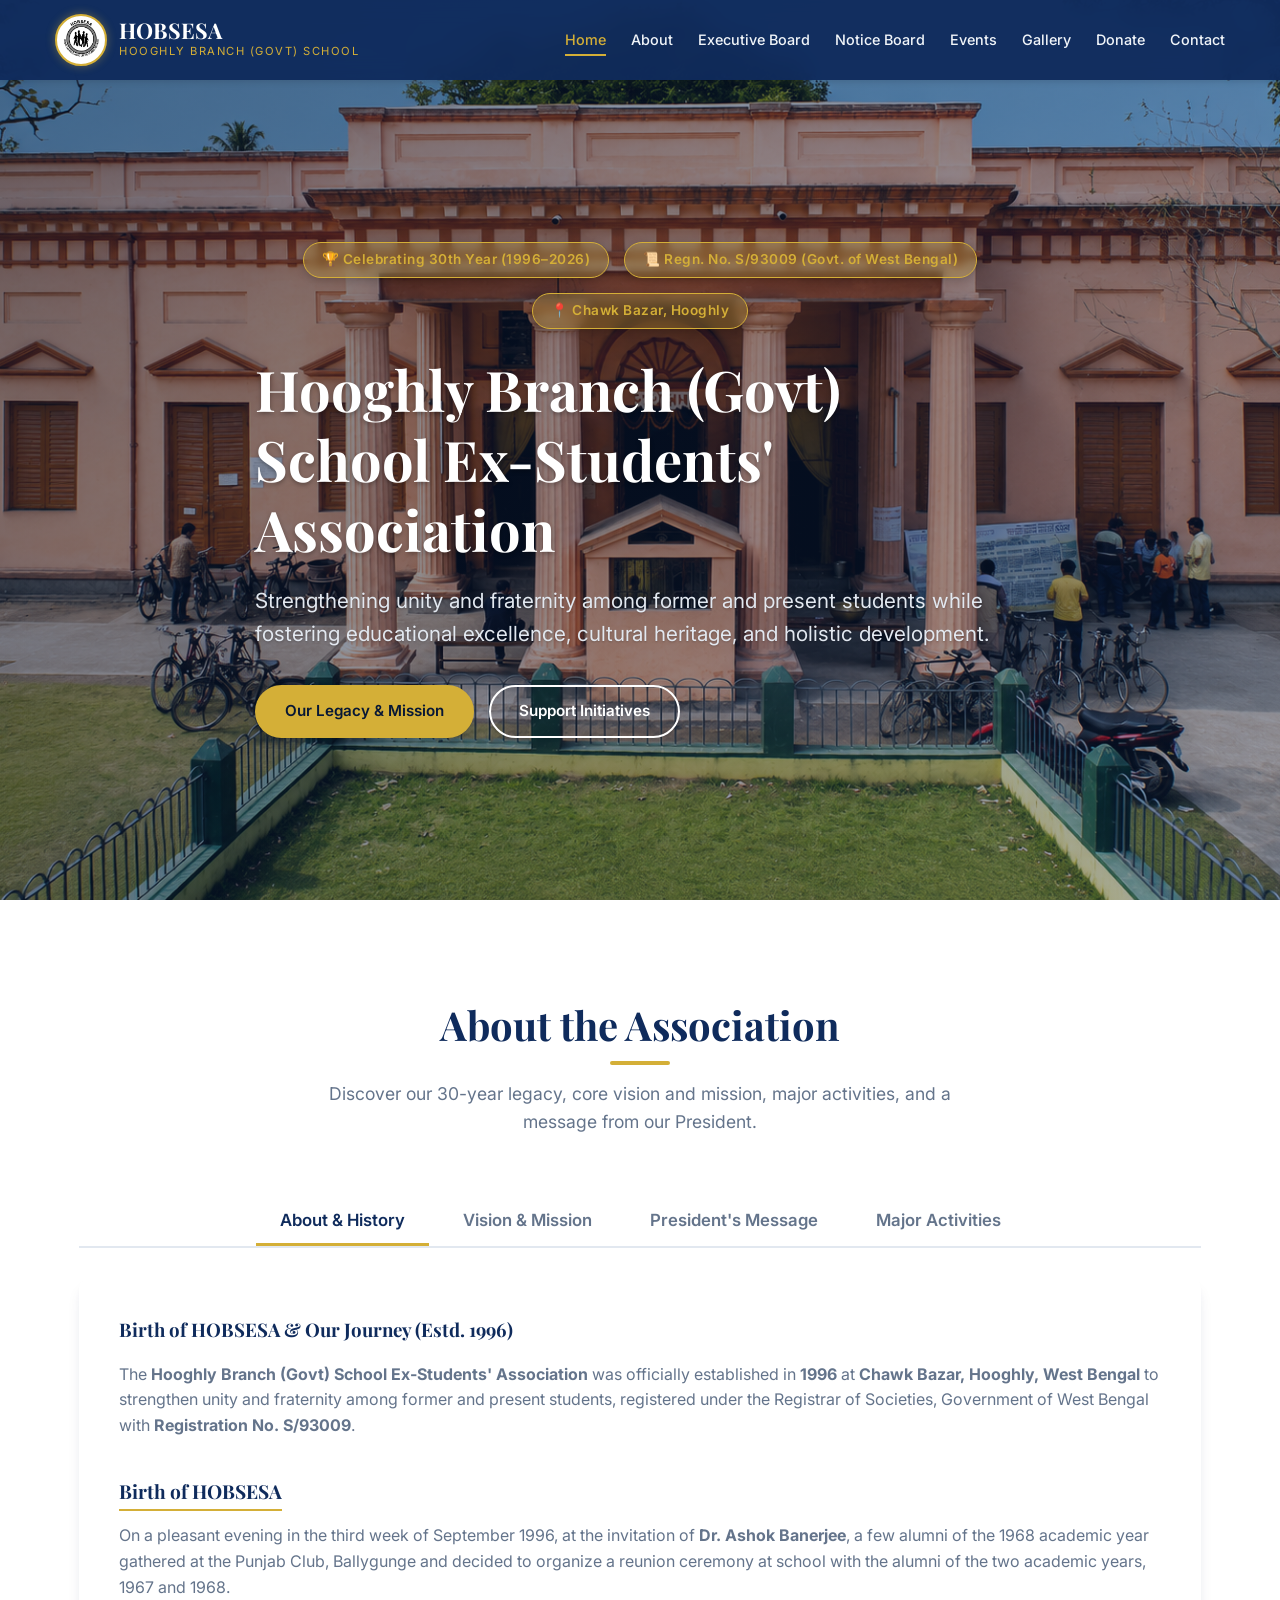
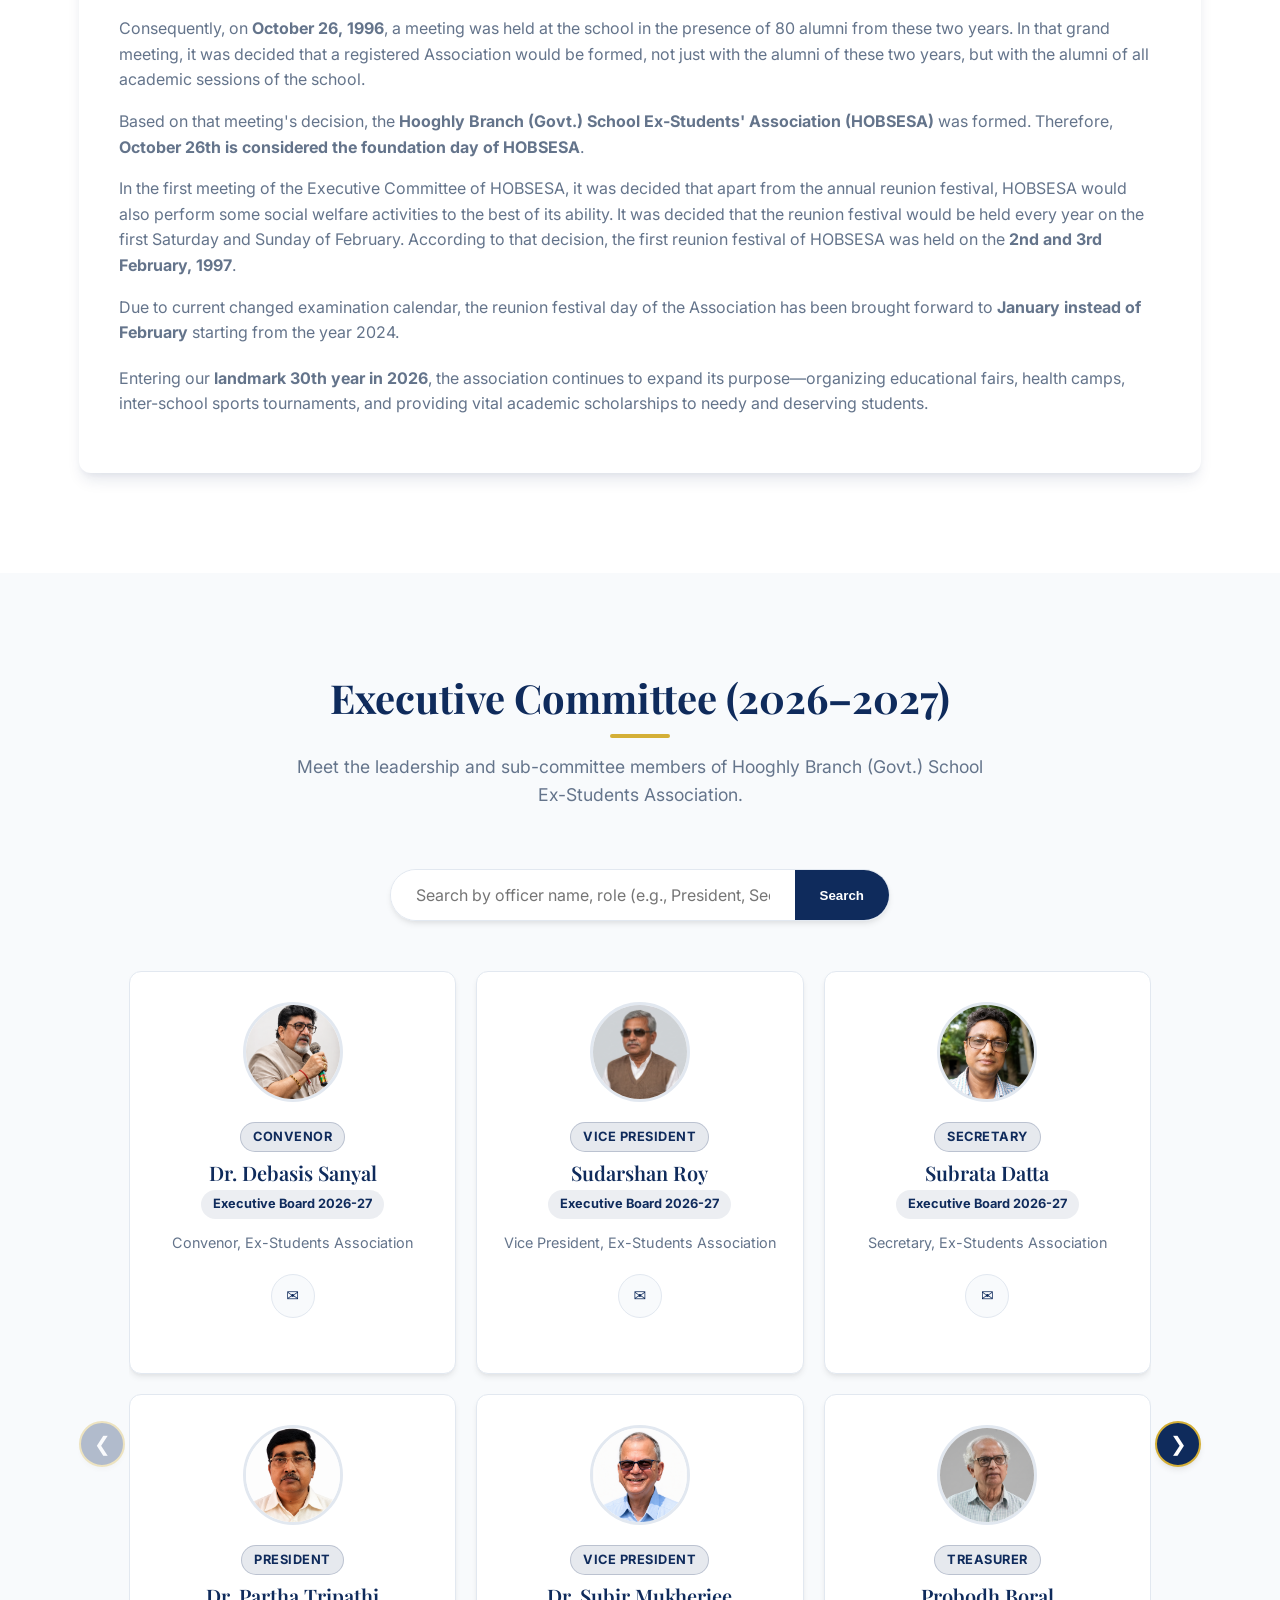
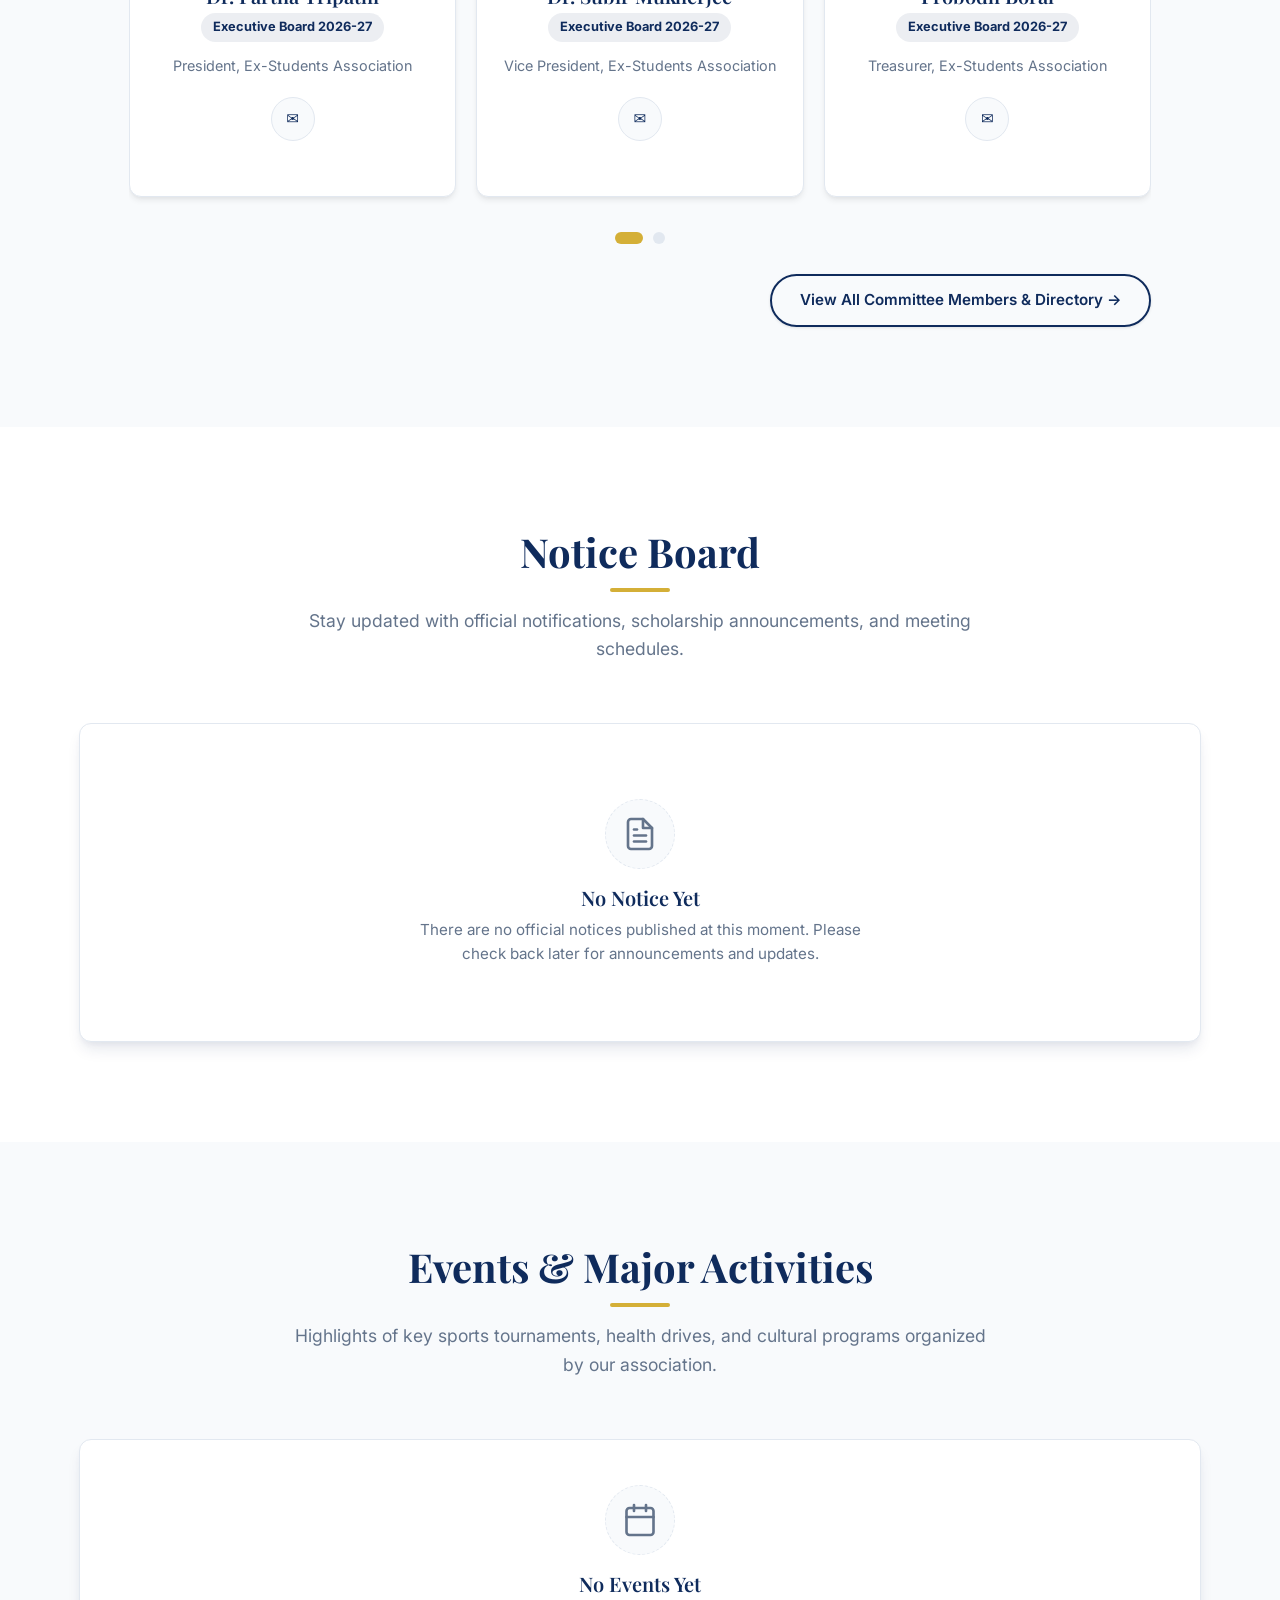
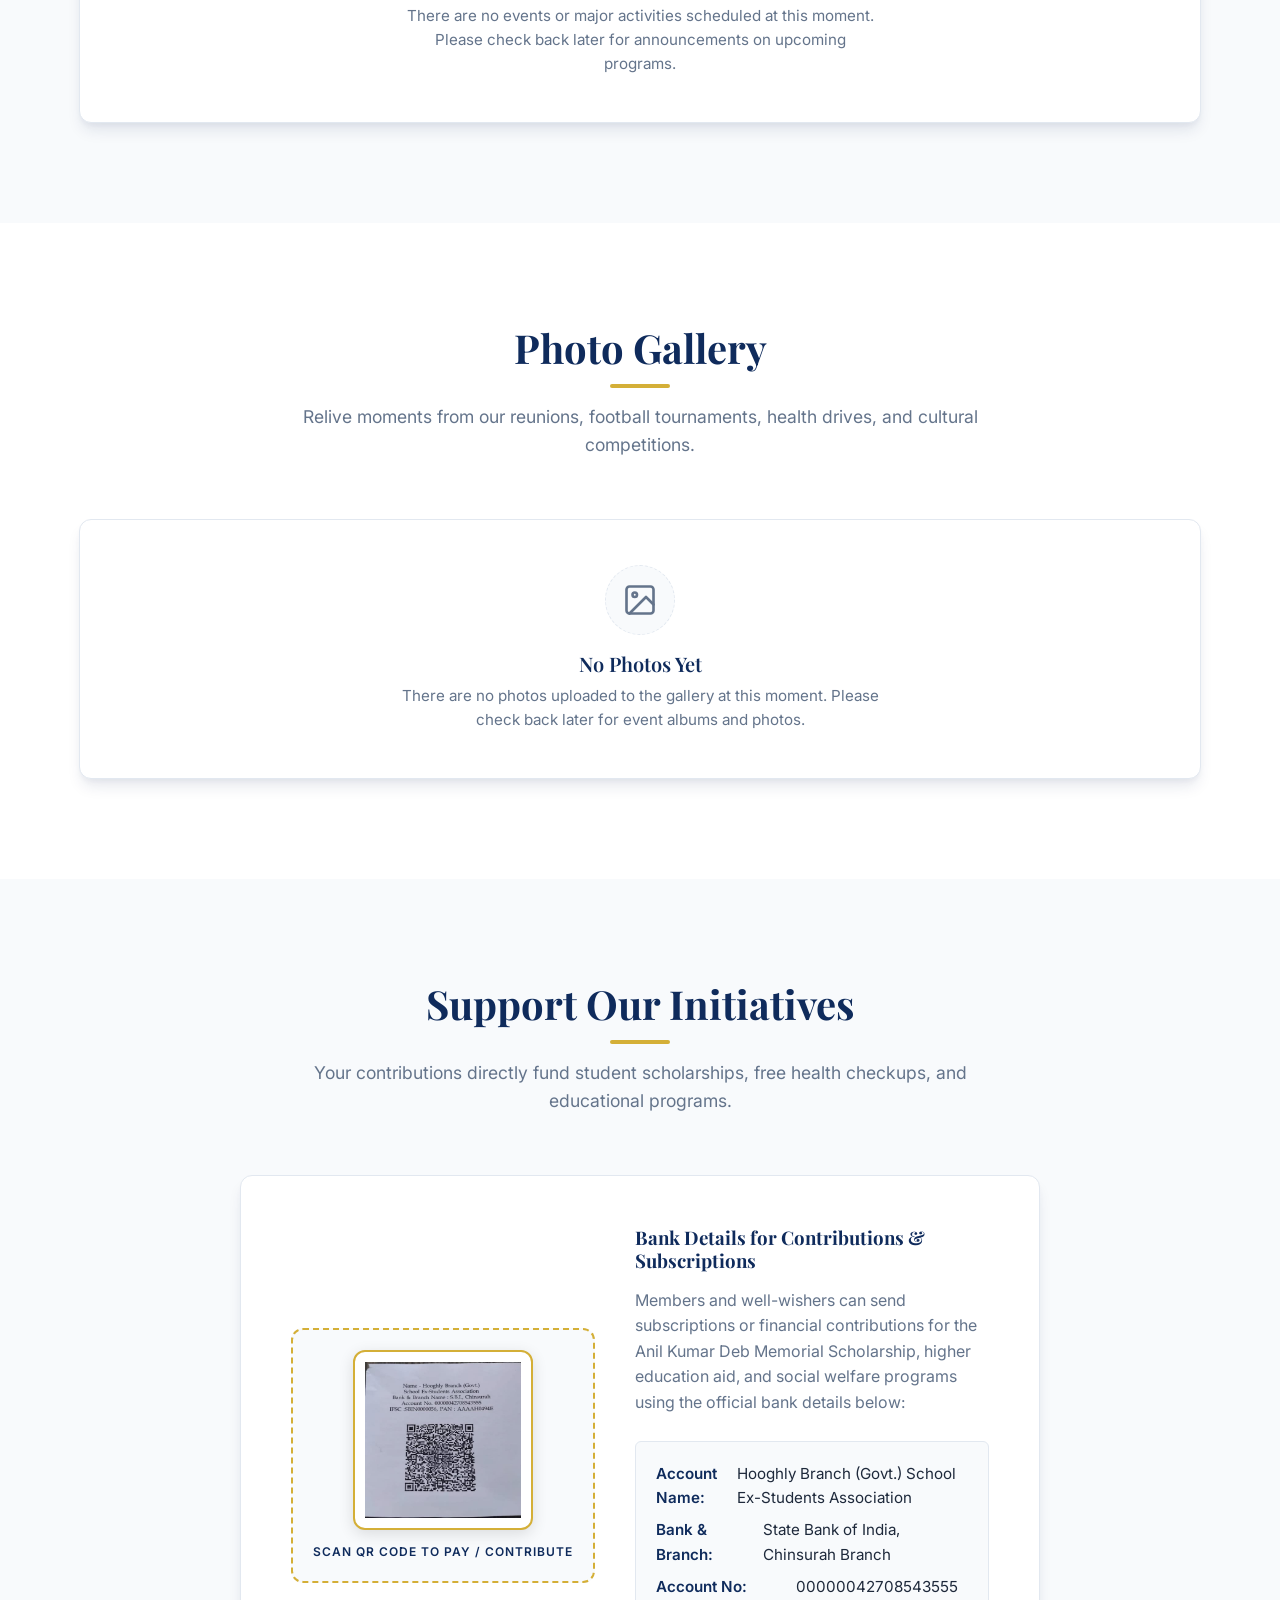
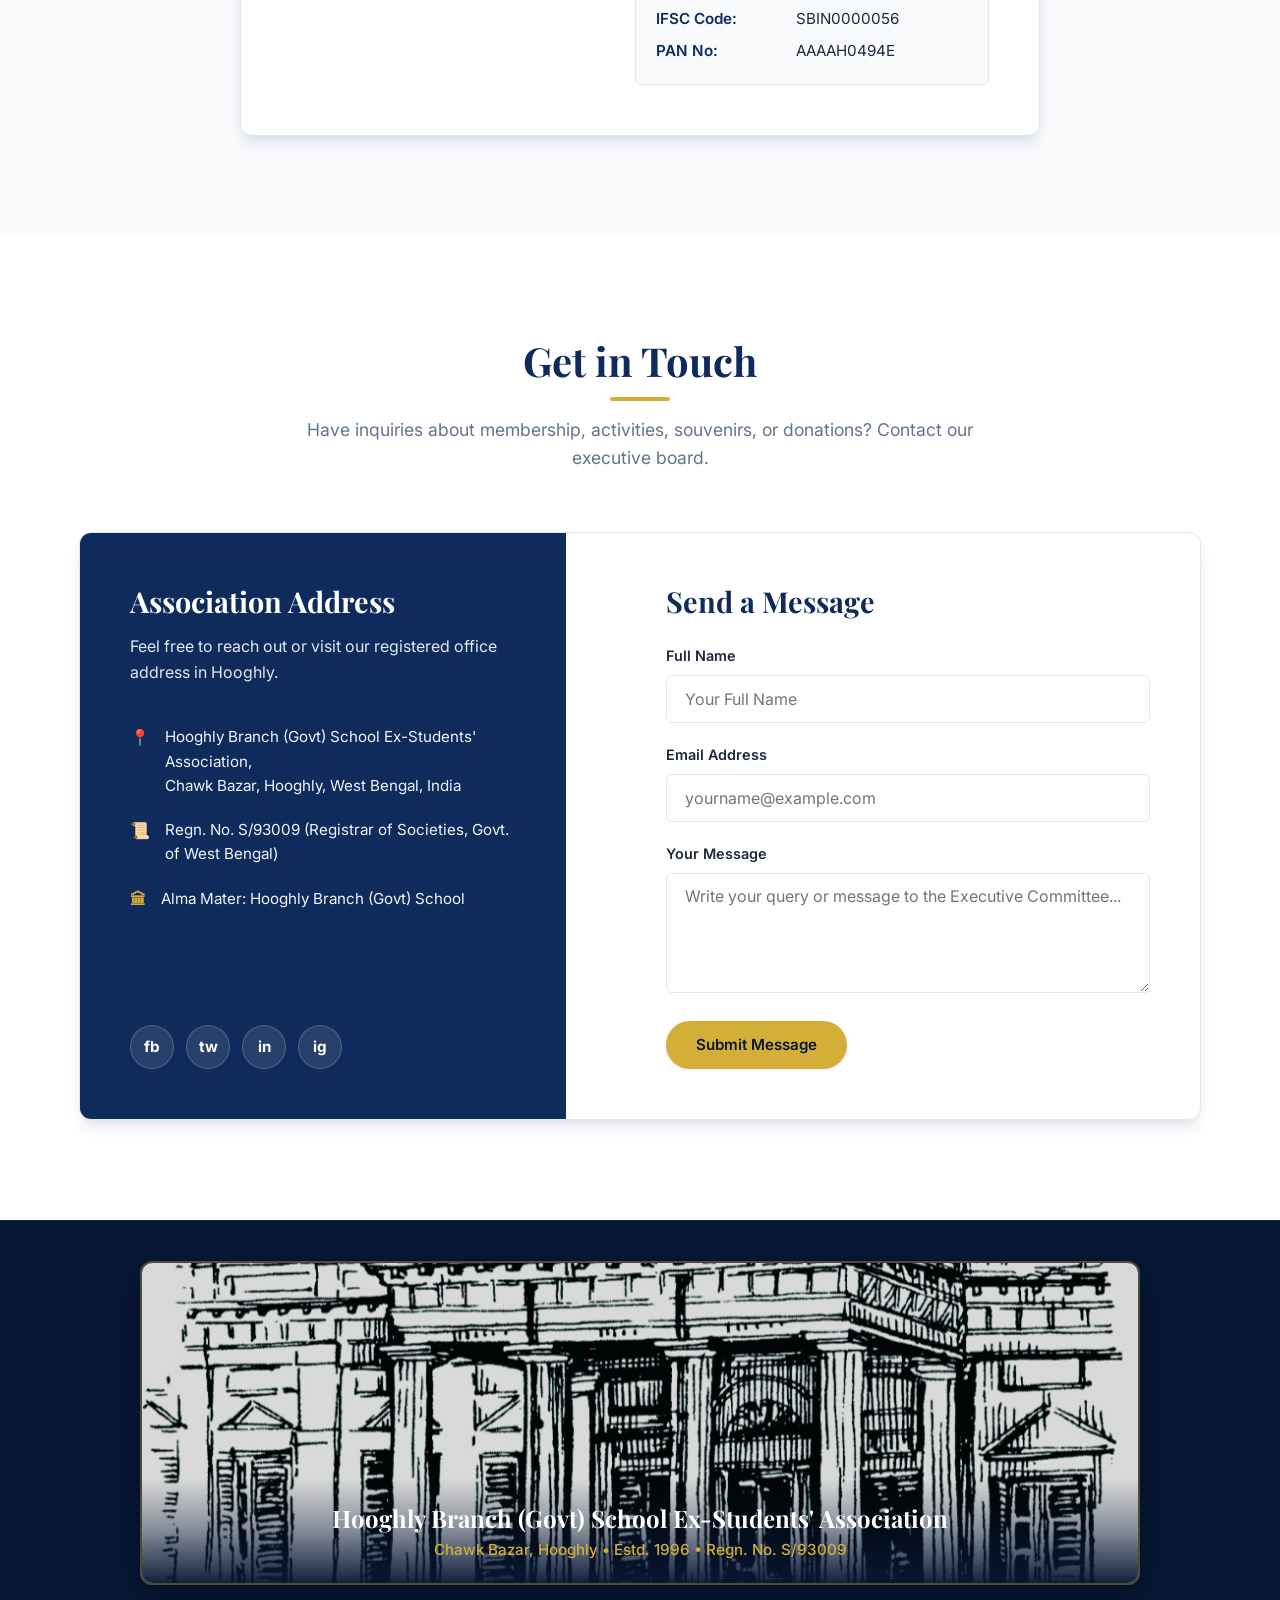
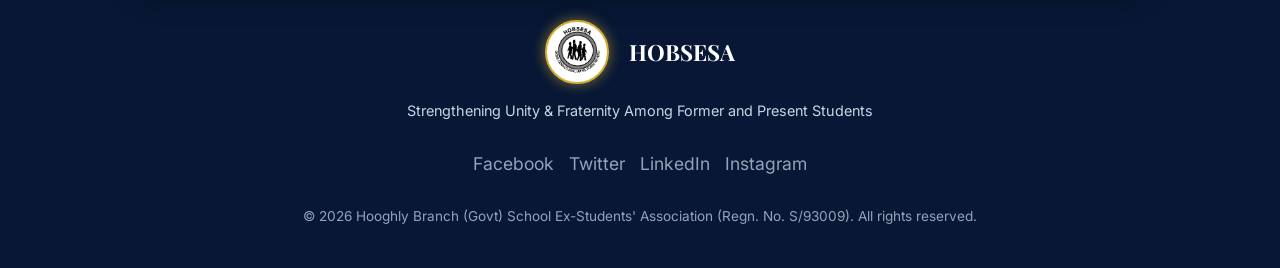
==== commit 9a151f55: "Add files via upload test" ====
--- a/index.html
+++ b/index.html
@@ -40,7 +40,6 @@
                     <li><a href="#notices" class="nav-link">Notice Board</a></li>
                     <li><a href="#events" class="nav-link">Events</a></li>
                     <li><a href="#gallery" class="nav-link">Gallery</a></li>
-                    <li><a href="#videos" class="nav-link">Videos</a></li>
                     <li><a href="#donate" class="nav-link">Donate</a></li>
                     <li><a href="#contact" class="nav-link">Contact</a></li>
                 </ul>
@@ -547,70 +546,18 @@
             </div>
 
             <div class="notice-board">
-                <div class="notice-list">
-                    <!-- Notice 1 -->
-                    <div class="notice-item">
-                        <div class="notice-date">
-                            <span class="day">15</span>
-                            <span class="month-year">Jun 2026</span>
-                        </div>
-                        <div class="notice-content">
-                            <h3 class="notice-title"><a href="#">Official Launch & 30th Year Landmark General
-                                    Meeting</a></h3>
-                            <p class="notice-desc">Notice is hereby given for the annual general meeting celebrating our
-                                30th foundation year. All registered ex-students are invited to participate at Chawk
-                                Bazar campus.</p>
-                            <a href="#" class="notice-download">Download Notice Document (PDF) &rarr;</a>
-                        </div>
-                    </div>
-
-                    <!-- Notice 2 -->
-                    <div class="notice-item">
-                        <div class="notice-date">
-                            <span class="day">02</span>
-                            <span class="month-year">May 2026</span>
-                        </div>
-                        <div class="notice-content">
-                            <h3 class="notice-title"><a href="#">Anil Kumar Deb Memorial Scholarship Applications
-                                    Open</a></h3>
-                            <p class="notice-desc">Applications are invited for the Anil Kumar Deb Memorial Scholarship
-                                for needy and deserving students pursuing higher education. Submit forms to the
-                                secretary office.</p>
-                            <a href="#" class="notice-download">Download Scholarship Application Form (PDF) &rarr;</a>
-                        </div>
-                    </div>
-
-                    <!-- Notice 3 -->
-                    <div class="notice-item">
-                        <div class="notice-date">
-                            <span class="day">18</span>
-                            <span class="month-year">Apr 2026</span>
-                        </div>
-                        <div class="notice-content">
-                            <h3 class="notice-title"><a href="#">Free Health Check-up & Thalassemia Awareness Camp</a>
-                            </h3>
-                            <p class="notice-desc">The association is organizing a comprehensive Free Health Camp and
-                                Thalassemia Screening Drive. Doctors and volunteers are requested to coordinate with the
-                                Secretary.</p>
-                            <a href="#" class="notice-download">Download Camp Schedule & Registration (PDF) &rarr;</a>
-                        </div>
-                    </div>
-
-                    <!-- Notice 4 -->
-                    <div class="notice-item">
-                        <div class="notice-date">
-                            <span class="day">10</span>
-                            <span class="month-year">Mar 2026</span>
-                        </div>
-                        <div class="notice-content">
-                            <h3 class="notice-title"><a href="#">Call for Articles: Annual Souvenir Publication
-                                    2026-27</a></h3>
-                            <p class="notice-desc">The Reception & Souvenir Sub-committee invites literary pieces,
-                                nostalgic essays, poems, and artwork from ex-students for the upcoming annual souvenir.
-                            </p>
-                            <a href="#" class="notice-download">View Submission Guidelines (PDF) &rarr;</a>
-                        </div>
-                    </div>
+                <div class="notice-empty">
+                    <div class="notice-empty-icon">
+                        <svg xmlns="http://www.w3.org/2000/svg" width="36" height="36" viewBox="0 0 24 24" fill="none" stroke="currentColor" stroke-width="1.75" stroke-linecap="round" stroke-linejoin="round">
+                            <path d="M14 2H6a2 2 0 0 0-2 2v16a2 2 0 0 0 2 2h12a2 2 0 0 0 2-2V8z"></path>
+                            <polyline points="14 2 14 8 20 8"></polyline>
+                            <line x1="16" y1="13" x2="8" y2="13"></line>
+                            <line x1="16" y1="17" x2="8" y2="17"></line>
+                            <polyline points="10 9 9 9 8 9"></polyline>
+                        </svg>
+                    </div>
+                    <h3>No Notice Yet</h3>
+                    <p>There are no official notices published at this moment. Please check back later for announcements and updates.</p>
                 </div>
             </div>
         </div>
@@ -628,86 +575,17 @@
             </div>
 
             <div class="events-wrapper">
-                <!-- Past Events -->
-                <div class="events-grid">
-                    <!-- Event 1 -->
-                    <div class="event-card">
-                        <div class="event-img">
-                            <img src="https://picsum.photos/400/300?random=event1"
-                                alt="Surajit Sengupta & Ashwini Barat Inter-School Invitational Football Tournament">
-                            <span class="event-tag">Sports Flagship</span>
-                        </div>
-                        <div class="event-content">
-                            <div class="event-meta">
-                                <span>📅 Annual Tournament</span>
-                                <span>📍 School Ground</span>
-                            </div>
-                            <h3 class="event-title">Surajit Sengupta & Ashwini Barat Inter-School Invitational Football
-                                Tournament</h3>
-                            <p class="event-report">Organized by our Sports Sub-Committee alongside the Football
-                                Coaching Camp, bringing together participating school teams across the district for
-                                competitive and friendly spirit.</p>
-                        </div>
-                    </div>
-
-                    <!-- Event 2 -->
-                    <div class="event-card">
-                        <div class="event-img">
-                            <img src="https://picsum.photos/400/300?random=event2"
-                                alt="Free Health Camp & Blood Donation Drive">
-                            <span class="event-tag">Social Welfare</span>
-                        </div>
-                        <div class="event-content">
-                            <div class="event-meta">
-                                <span>📅 Healthcare Drive</span>
-                                <span>📍 Chawk Bazar Campus</span>
-                            </div>
-                            <h3 class="event-title">Free Health Camp & Voluntary Blood Donation</h3>
-                            <p class="event-report">Regular health checkups, blood donation camps, and health quizzes
-                                conducted to promote wellness and critical thalassemia awareness among students and the
-                                local community.</p>
-                        </div>
-                    </div>
-
-                    <!-- Event 3 -->
-                    <div class="event-card">
-                        <div class="event-img">
-                            <img src="https://picsum.photos/400/300?random=event3"
-                                alt="Inter-School Science Exhibition & Quiz">
-                            <span class="event-tag">Academic Fest</span>
-                        </div>
-                        <div class="event-content">
-                            <div class="event-meta">
-                                <span>📅 Academic Showcase</span>
-                                <span>📍 School Auditorium</span>
-                            </div>
-                            <h3 class="event-title">Inter-School Science Exhibition & Quiz Competition</h3>
-                            <p class="event-report">Students from various institutions present scientific models and
-                                test their knowledge, followed by prize distribution to meritorious participants.</p>
-                        </div>
-                    </div>
-                </div>
-
-                <!-- Upcoming Events Section -->
-                <div class="upcoming-events-box">
-                    <h3>📅 Upcoming Activities</h3>
-                    <div class="upcoming-events-list">
-                        <!-- Upcoming Item 1 -->
-                        <div class="upcoming-item">
-                            <span class="date">OCTOBER 2026</span>
-                            <h4>Inter-School Music & Sit and Draw Competition</h4>
-                            <p>Artistic and musical competitions for students across Hooghly, encouraging cultural
-                                development and creative expression.</p>
-                        </div>
-
-                        <!-- Upcoming Item 2 -->
-                        <div class="upcoming-item">
-                            <span class="date">DECEMBER 2026</span>
-                            <h4>Computer Education Mela & Blanket Distribution Drive</h4>
-                            <p>Digital literacy workshop for young learners alongside our annual winter blanket
-                                distribution camp for underprivileged families.</p>
-                        </div>
-                    </div>
+                <div class="events-empty">
+                    <div class="events-empty-icon">
+                        <svg xmlns="http://www.w3.org/2000/svg" width="36" height="36" viewBox="0 0 24 24" fill="none" stroke="currentColor" stroke-width="1.75" stroke-linecap="round" stroke-linejoin="round">
+                            <rect x="3" y="4" width="18" height="18" rx="2" ry="2"></rect>
+                            <line x1="16" y1="2" x2="16" y2="6"></line>
+                            <line x1="8" y1="2" x2="8" y2="6"></line>
+                            <line x1="3" y1="10" x2="21" y2="10"></line>
+                        </svg>
+                    </div>
+                    <h3>No Events Yet</h3>
+                    <p>There are no events or major activities scheduled at this moment. Please check back later for announcements on upcoming programs.</p>
                 </div>
             </div>
         </div>
@@ -723,123 +601,16 @@
                 <p>Relive moments from our reunions, football tournaments, health drives, and cultural competitions.</p>
             </div>
 
-            <div class="gallery-slider-wrapper">
-                <button id="gallery-prev" class="gallery-slide-btn prev-btn"
-                    aria-label="Slide Gallery Left">&#10094;</button>
-                <button id="gallery-next" class="gallery-slide-btn next-btn"
-                    aria-label="Slide Gallery Right">&#10095;</button>
-                <div class="gallery-slider-container">
-                    <div class="gallery-grid-track" id="gallery-track">
-                        <!-- Gallery 1 -->
-                        <div class="gallery-item">
-                            <img src="https://picsum.photos/400/300?random=gal1"
-                                alt="Ex-Students Association 30th Year Meet">
-                            <div class="gallery-overlay">30th Foundation Year Meet</div>
-                        </div>
-                        <!-- Gallery 2 -->
-                        <div class="gallery-item">
-                            <img src="https://picsum.photos/400/300?random=gal2" alt="Free Health Camp Checkup">
-                            <div class="gallery-overlay">Free Health & Thalassemia Camp</div>
-                        </div>
-                        <!-- Gallery 3 -->
-                        <div class="gallery-item">
-                            <img src="https://picsum.photos/400/300?random=gal3"
-                                alt="Surajit Sengupta & Ashwini Barat Football Cup">
-                            <div class="gallery-overlay">Invitational Football Cup</div>
-                        </div>
-                        <!-- Gallery 4 -->
-                        <div class="gallery-item">
-                            <img src="https://picsum.photos/400/300?random=gal4"
-                                alt="Anil Kumar Deb Memorial Scholarship Ceremony">
-                            <div class="gallery-overlay">Scholarship Award Ceremony</div>
-                        </div>
-                        <!-- Gallery 5 -->
-                        <div class="gallery-item">
-                            <img src="https://picsum.photos/400/300?random=gal5" alt="Science Exhibition Showcase">
-                            <div class="gallery-overlay">Inter-School Science Exhibition</div>
-                        </div>
-                        <!-- Gallery 6 -->
-                        <div class="gallery-item">
-                            <img src="https://picsum.photos/400/300?random=gal6"
-                                alt="Blanket Distribution Humanitarian Drive">
-                            <div class="gallery-overlay">Blanket Distribution Drive</div>
-                        </div>
-                        <!-- Gallery 7 -->
-                        <div class="gallery-item">
-                            <img src="https://picsum.photos/400/300?random=gal7" alt="Blood Donation Drive">
-                            <div class="gallery-overlay">Voluntary Blood Donation</div>
-                        </div>
-                        <!-- Gallery 8 -->
-                        <div class="gallery-item">
-                            <img src="https://picsum.photos/400/300?random=gal8" alt="Computer Education Mela">
-                            <div class="gallery-overlay">Computer Education Mela</div>
-                        </div>
-                    </div>
-                </div>
-            </div>
-        </div>
-    </section>
-
-    <!-- Lightbox Modal -->
-    <div id="lightbox-modal" class="lightbox-modal">
-        <button id="lightbox-close" class="lightbox-close" aria-label="Close Lightbox">&times;</button>
-        <button id="lightbox-prev" class="lightbox-prev" aria-label="Previous Image">&#10094;</button>
-        <button id="lightbox-next" class="lightbox-next" aria-label="Next Image">&#10095;</button>
-        <div class="lightbox-wrapper">
-            <img id="lightbox-img" class="lightbox-content" src="" alt="">
-            <div id="lightbox-caption" class="lightbox-caption"></div>
-        </div>
-    </div>
-
-    <!-- ==========================================================================
-         7. Video Section
-         ========================================================================== -->
-    <section class="section" id="videos">
-        <div class="container">
-            <div class="section-header">
-                <h2>Video Archive</h2>
-                <p>Watch video highlights of our annual sports cup, health drives, and association activities.</p>
-            </div>
-
-            <div class="video-grid">
-                <!-- Video Card 1 -->
-                <div class="video-card">
-                    <div class="video-container">
-                        <iframe src="https://www.youtube.com/embed/dQw4w9WgXcQ"
-                            title="Inter-School Football Tournament Highlights" allowfullscreen></iframe>
-                    </div>
-                    <div class="video-info">
-                        <h3 class="video-title">Surajit Sengupta & Ashwini Barat Football Cup Highlights</h3>
-                        <p class="video-caption">Watch action highlights from our inter-school invitational tournament
-                            matches and trophy ceremony.</p>
-                    </div>
-                </div>
-
-                <!-- Video Card 2 -->
-                <div class="video-card">
-                    <div class="video-container">
-                        <iframe src="https://www.youtube.com/embed/dQw4w9WgXcQ"
-                            title="Health Camp & Blood Donation Highlights" allowfullscreen></iframe>
-                    </div>
-                    <div class="video-info">
-                        <h3 class="video-title">Free Health Camp & Blood Donation Drive</h3>
-                        <p class="video-caption">A glimpse into our medical screening, thalassemia awareness lectures,
-                            and community health services.</p>
-                    </div>
-                </div>
-
-                <!-- Video Card 3 -->
-                <div class="video-card">
-                    <div class="video-container">
-                        <iframe src="https://www.youtube.com/embed/dQw4w9WgXcQ"
-                            title="Science Exhibition & Quiz Highlights" allowfullscreen></iframe>
-                    </div>
-                    <div class="video-info">
-                        <h3 class="video-title">Science Exhibition & Prize Distribution</h3>
-                        <p class="video-caption">Highlights from our inter-school science exhibition and felicitation of
-                            successful students.</p>
-                    </div>
-                </div>
+            <div class="gallery-empty">
+                <div class="gallery-empty-icon">
+                    <svg xmlns="http://www.w3.org/2000/svg" width="36" height="36" viewBox="0 0 24 24" fill="none" stroke="currentColor" stroke-width="1.75" stroke-linecap="round" stroke-linejoin="round">
+                        <rect x="3" y="3" width="18" height="18" rx="2" ry="2"></rect>
+                        <circle cx="8.5" cy="8.5" r="1.5"></circle>
+                        <polyline points="21 15 16 10 5 21"></polyline>
+                    </svg>
+                </div>
+                <h3>No Photos Yet</h3>
+                <p>There are no photos uploaded to the gallery at this moment. Please check back later for event albums and photos.</p>
             </div>
         </div>
     </section>
@@ -940,26 +711,31 @@
 
                 <div class="contact-form-panel">
                     <h3>Send a Message</h3>
-                    <form id="contact-form" novalidate>
+                    <form id="contact-form" action="https://formsubmit.co/freenetwork108@gmail.com" method="POST" novalidate>
+                        <!-- FormSubmit Configuration -->
+                        <input type="hidden" name="_captcha" value="false">
+                        <input type="hidden" name="_subject" value="New Contact Message - HOBSESA Website">
+                        <input type="hidden" name="_template" value="table">
+
                         <div class="form-group">
                             <label for="contact-name" class="form-label">Full Name</label>
-                            <input type="text" id="contact-name" class="form-control" placeholder="Your Full Name">
+                            <input type="text" id="contact-name" name="name" class="form-control" placeholder="Your Full Name">
                             <span class="form-feedback"></span>
                         </div>
                         <div class="form-group">
                             <label for="contact-email" class="form-label">Email Address</label>
-                            <input type="email" id="contact-email" class="form-control"
+                            <input type="email" id="contact-email" name="email" class="form-control"
                                 placeholder="yourname@example.com">
                             <span class="form-feedback"></span>
                         </div>
                         <div class="form-group">
                             <label for="contact-message" class="form-label">Your Message</label>
-                            <textarea id="contact-message" class="form-control"
+                            <textarea id="contact-message" name="message" class="form-control"
                                 placeholder="Write your query or message to the Executive Committee..."></textarea>
                             <span class="form-feedback"></span>
                         </div>
 
-                        <button type="submit" class="btn btn-primary" style="width: auto;">Submit Message</button>
+                        <button type="submit" id="contact-submit-btn" class="btn btn-primary" style="width: auto;">Submit Message</button>
                         <div id="form-success-message" class="form-feedback"></div>
                     </form>
                 </div>
--- a/css/style.css
+++ b/css/style.css
@@ -663,6 +663,17 @@
     gap: 30px;
 }
 
+/* Executive Committee Search Mode */
+.members-grid-track.is-searching {
+    display: grid !important;
+    grid-auto-flow: row !important;
+    grid-template-columns: repeat(auto-fill, minmax(260px, 1fr)) !important;
+    grid-template-rows: auto !important;
+    grid-auto-columns: auto !important;
+    transform: none !important;
+    width: 100% !important;
+}
+
 .member-card {
     background-color: var(--color-bg-card);
     border-radius: var(--border-radius);
@@ -875,6 +886,44 @@
     text-decoration: underline;
 }
 
+/* Empty Notice State */
+.notice-empty {
+    text-align: center;
+    padding: 35px 20px;
+    display: flex;
+    flex-direction: column;
+    align-items: center;
+    justify-content: center;
+}
+
+.notice-empty-icon {
+    width: 70px;
+    height: 70px;
+    border-radius: 50%;
+    background-color: var(--color-bg-light);
+    color: var(--color-text-muted);
+    display: flex;
+    align-items: center;
+    justify-content: center;
+    margin-bottom: 16px;
+    border: 1px dashed var(--color-border);
+}
+
+.notice-empty h3 {
+    font-size: 1.25rem;
+    color: var(--color-primary);
+    margin-bottom: 8px;
+    font-weight: 600;
+}
+
+.notice-empty p {
+    color: var(--color-text-muted);
+    font-size: 0.95rem;
+    max-width: 480px;
+    margin: 0 auto;
+    line-height: 1.6;
+}
+
 /* ==========================================================================
    8. Events (Reports) Section
    ========================================================================== */
@@ -882,6 +931,90 @@
     display: flex;
     flex-direction: column;
     gap: 60px;
+}
+
+/* Empty Events State */
+.events-empty {
+    background-color: var(--color-bg-card);
+    border-radius: var(--border-radius);
+    padding: 45px 20px;
+    box-shadow: var(--shadow-lg);
+    border: 1px solid var(--color-border);
+    text-align: center;
+    display: flex;
+    flex-direction: column;
+    align-items: center;
+    justify-content: center;
+}
+
+.events-empty-icon {
+    width: 70px;
+    height: 70px;
+    border-radius: 50%;
+    background-color: var(--color-bg-light);
+    color: var(--color-text-muted);
+    display: flex;
+    align-items: center;
+    justify-content: center;
+    margin-bottom: 16px;
+    border: 1px dashed var(--color-border);
+}
+
+.events-empty h3 {
+    font-size: 1.25rem;
+    color: var(--color-primary);
+    margin-bottom: 8px;
+    font-weight: 600;
+}
+
+.events-empty p {
+    color: var(--color-text-muted);
+    font-size: 0.95rem;
+    max-width: 480px;
+    margin: 0 auto;
+    line-height: 1.6;
+}
+
+/* Empty Gallery State */
+.gallery-empty {
+    background-color: var(--color-bg-card);
+    border-radius: var(--border-radius);
+    padding: 45px 20px;
+    box-shadow: var(--shadow-lg);
+    border: 1px solid var(--color-border);
+    text-align: center;
+    display: flex;
+    flex-direction: column;
+    align-items: center;
+    justify-content: center;
+}
+
+.gallery-empty-icon {
+    width: 70px;
+    height: 70px;
+    border-radius: 50%;
+    background-color: var(--color-bg-light);
+    color: var(--color-text-muted);
+    display: flex;
+    align-items: center;
+    justify-content: center;
+    margin-bottom: 16px;
+    border: 1px dashed var(--color-border);
+}
+
+.gallery-empty h3 {
+    font-size: 1.25rem;
+    color: var(--color-primary);
+    margin-bottom: 8px;
+    font-weight: 600;
+}
+
+.gallery-empty p {
+    color: var(--color-text-muted);
+    font-size: 0.95rem;
+    max-width: 480px;
+    margin: 0 auto;
+    line-height: 1.6;
 }
 
 .events-grid {
@@ -2303,30 +2436,54 @@
 /* Mobile Cards Transformation for Members Directory (< 600px) */
 @media (max-width: 600px) {
     .members-slider-wrapper {
-        padding: 0 10px;
+        padding: 0 38px;
     }
 
     .members-grid-track {
         grid-auto-columns: 100% !important;
-        grid-template-rows: 1fr !important;
+        grid-template-rows: repeat(2, 1fr) !important;
+        grid-auto-flow: column !important;
         gap: 15px !important;
     }
 
+    .members-grid-track.is-searching {
+        display: grid !important;
+        grid-auto-flow: row !important;
+        grid-template-columns: 1fr !important;
+        grid-template-rows: auto !important;
+        grid-auto-columns: auto !important;
+        transform: none !important;
+        width: 100% !important;
+        gap: 16px !important;
+    }
+
     .members-slide-btn {
-        display: none; /* Mobile users swipe touch gestures */
+        display: flex !important;
+        width: 36px !important;
+        height: 36px !important;
+        font-size: 16px !important;
+    }
+
+    .members-slide-btn.prev-btn {
+        left: 0 !important;
+    }
+
+    .members-slide-btn.next-btn {
+        right: 0 !important;
     }
 
     /* Executive Committee Square Cards Mobile Design (< 600px) */
     .member-card {
         width: 100% !important;
         max-width: 320px !important;
-        aspect-ratio: 1 / 1 !important; /* PERFECT 1:1 SQUARE CARD */
+        min-height: 315px !important;
+        aspect-ratio: auto !important;
         margin: 0 auto !important;
-        display: flex !important;
+        display: flex;
         flex-direction: column !important;
         justify-content: space-between !important;
         align-items: center !important;
-        padding: 20px 16px !important;
+        padding: 16px 12px !important;
         box-shadow: var(--shadow-md) !important;
         border-radius: 16px !important;
         overflow: hidden !important;
@@ -2335,27 +2492,27 @@
     }
 
     .member-avatar {
-        width: 74px !important;
-        height: 74px !important;
+        width: 66px !important;
+        height: 66px !important;
         margin: 0 auto 4px !important;
         flex-shrink: 0 !important;
     }
 
     .member-avatar.duo-avatar {
-        height: 74px !important;
+        height: 66px !important;
         margin: 0 auto 4px !important;
         gap: 8px !important;
         flex-shrink: 0 !important;
     }
 
     .member-avatar.duo-avatar img {
-        width: 60px !important;
-        height: 60px !important;
+        width: 56px !important;
+        height: 56px !important;
     }
 
     .member-role {
-        font-size: 0.75rem !important;
-        padding: 3px 12px !important;
+        font-size: 0.72rem !important;
+        padding: 3px 10px !important;
         margin-bottom: 4px !important;
         max-width: 100% !important;
         white-space: nowrap !important;
@@ -2366,27 +2523,31 @@
     }
 
     .member-name {
-        font-size: 1rem !important;
+        font-size: 0.95rem !important;
         font-weight: 700 !important;
         line-height: 1.25 !important;
-        margin-bottom: 2px !important;
-        display: -webkit-box !important;
-        -webkit-line-clamp: 2 !important;
-        -webkit-box-orient: vertical !important;
-        overflow: hidden !important;
+        margin-bottom: 4px !important;
+        display: flex !important;
+        align-items: center !important;
+        justify-content: center !important;
+        min-height: 2.5em !important;
         text-align: center !important;
+        flex-shrink: 0 !important;
+        width: 100% !important;
+        word-break: break-word !important;
+        color: var(--color-primary) !important;
     }
 
     .member-batch {
         font-size: 0.75rem !important;
-        margin-bottom: 2px !important;
+        margin-bottom: 4px !important;
         color: var(--color-accent) !important;
         font-weight: 600 !important;
         flex-shrink: 0 !important;
     }
 
     .member-occupation {
-        font-size: 0.8rem !important;
+        font-size: 0.78rem !important;
         line-height: 1.25 !important;
         margin-bottom: 6px !important;
         display: -webkit-box !important;
@@ -2395,6 +2556,7 @@
         overflow: hidden !important;
         color: var(--color-text-muted) !important;
         text-align: center !important;
+        flex-shrink: 0 !important;
     }
 
     .member-connect {
@@ -2402,11 +2564,11 @@
     }
 
     .member-connect .social-icon {
-        min-width: 38px !important;
-        min-height: 38px !important;
-        width: 38px !important;
-        height: 38px !important;
-        font-size: 0.9rem !important;
+        min-width: 36px !important;
+        min-height: 36px !important;
+        width: 36px !important;
+        height: 36px !important;
+        font-size: 0.88rem !important;
     }
 
     .directory-controls {
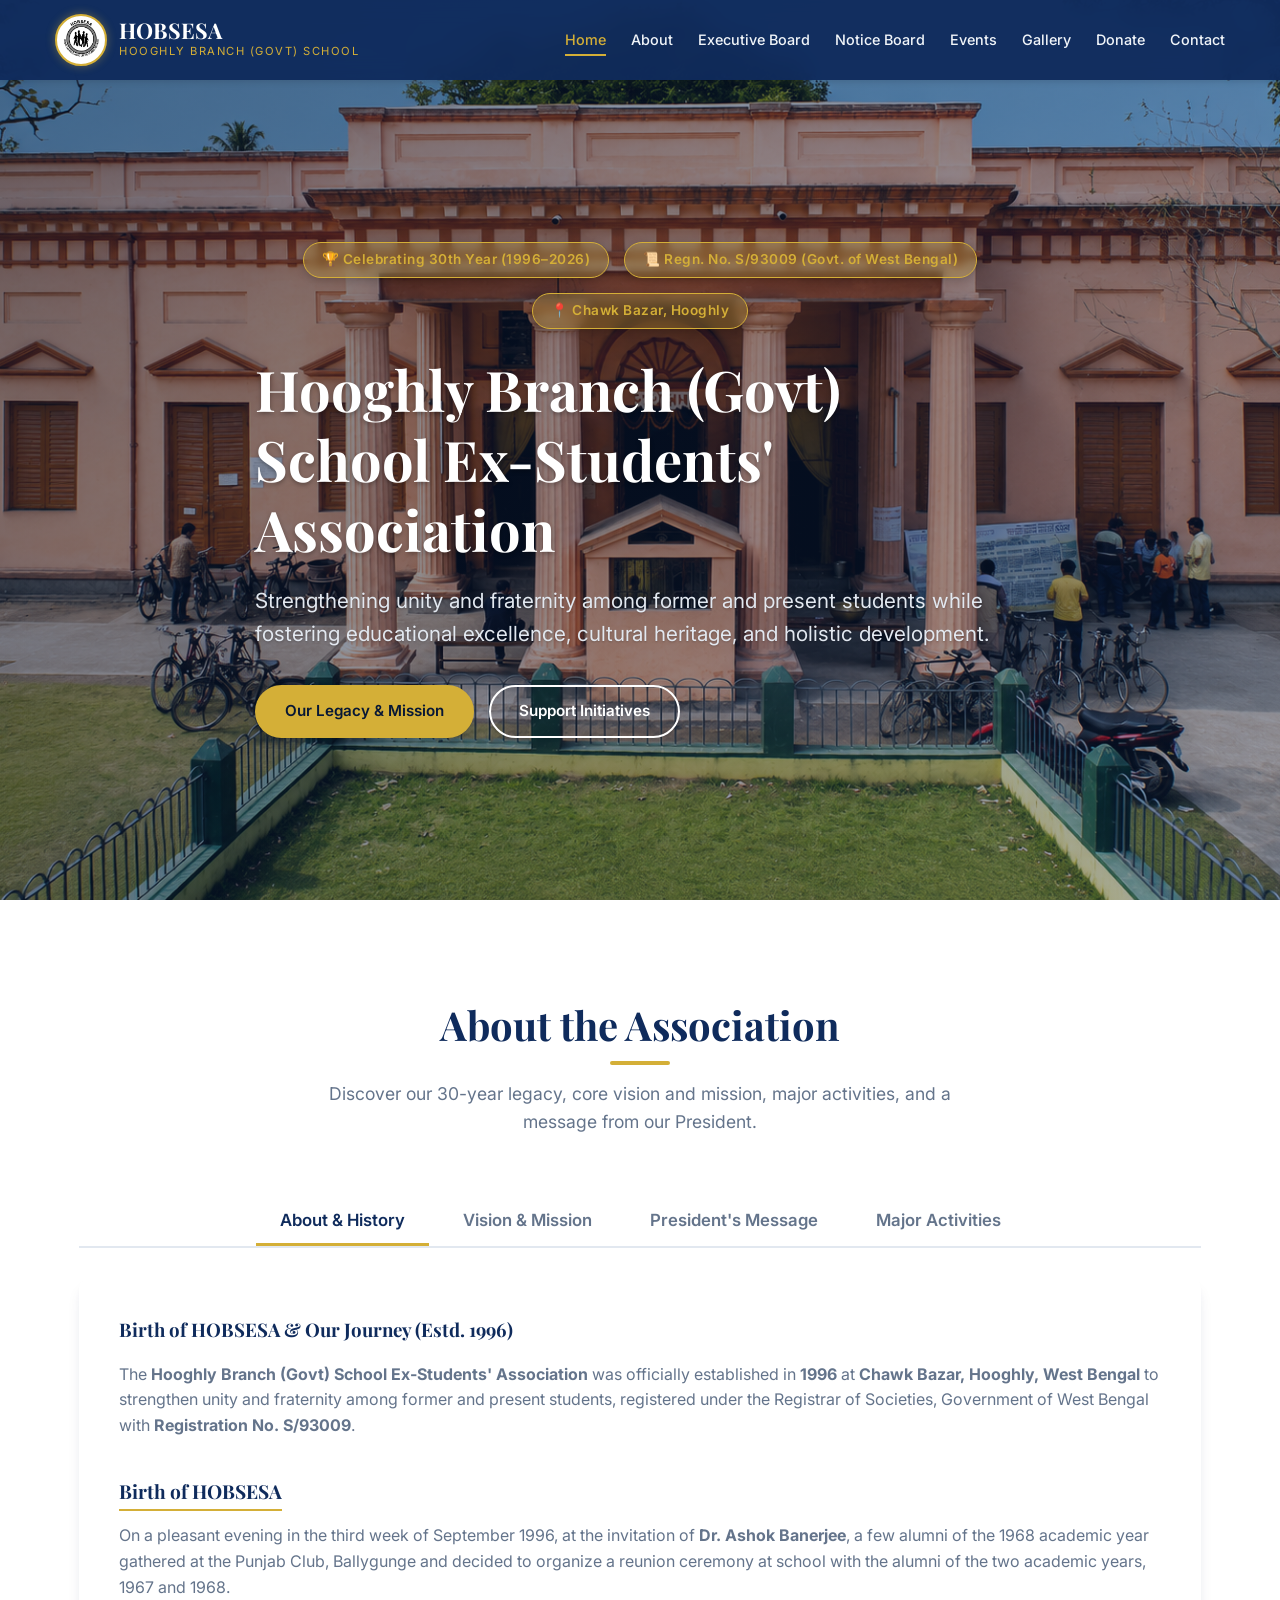
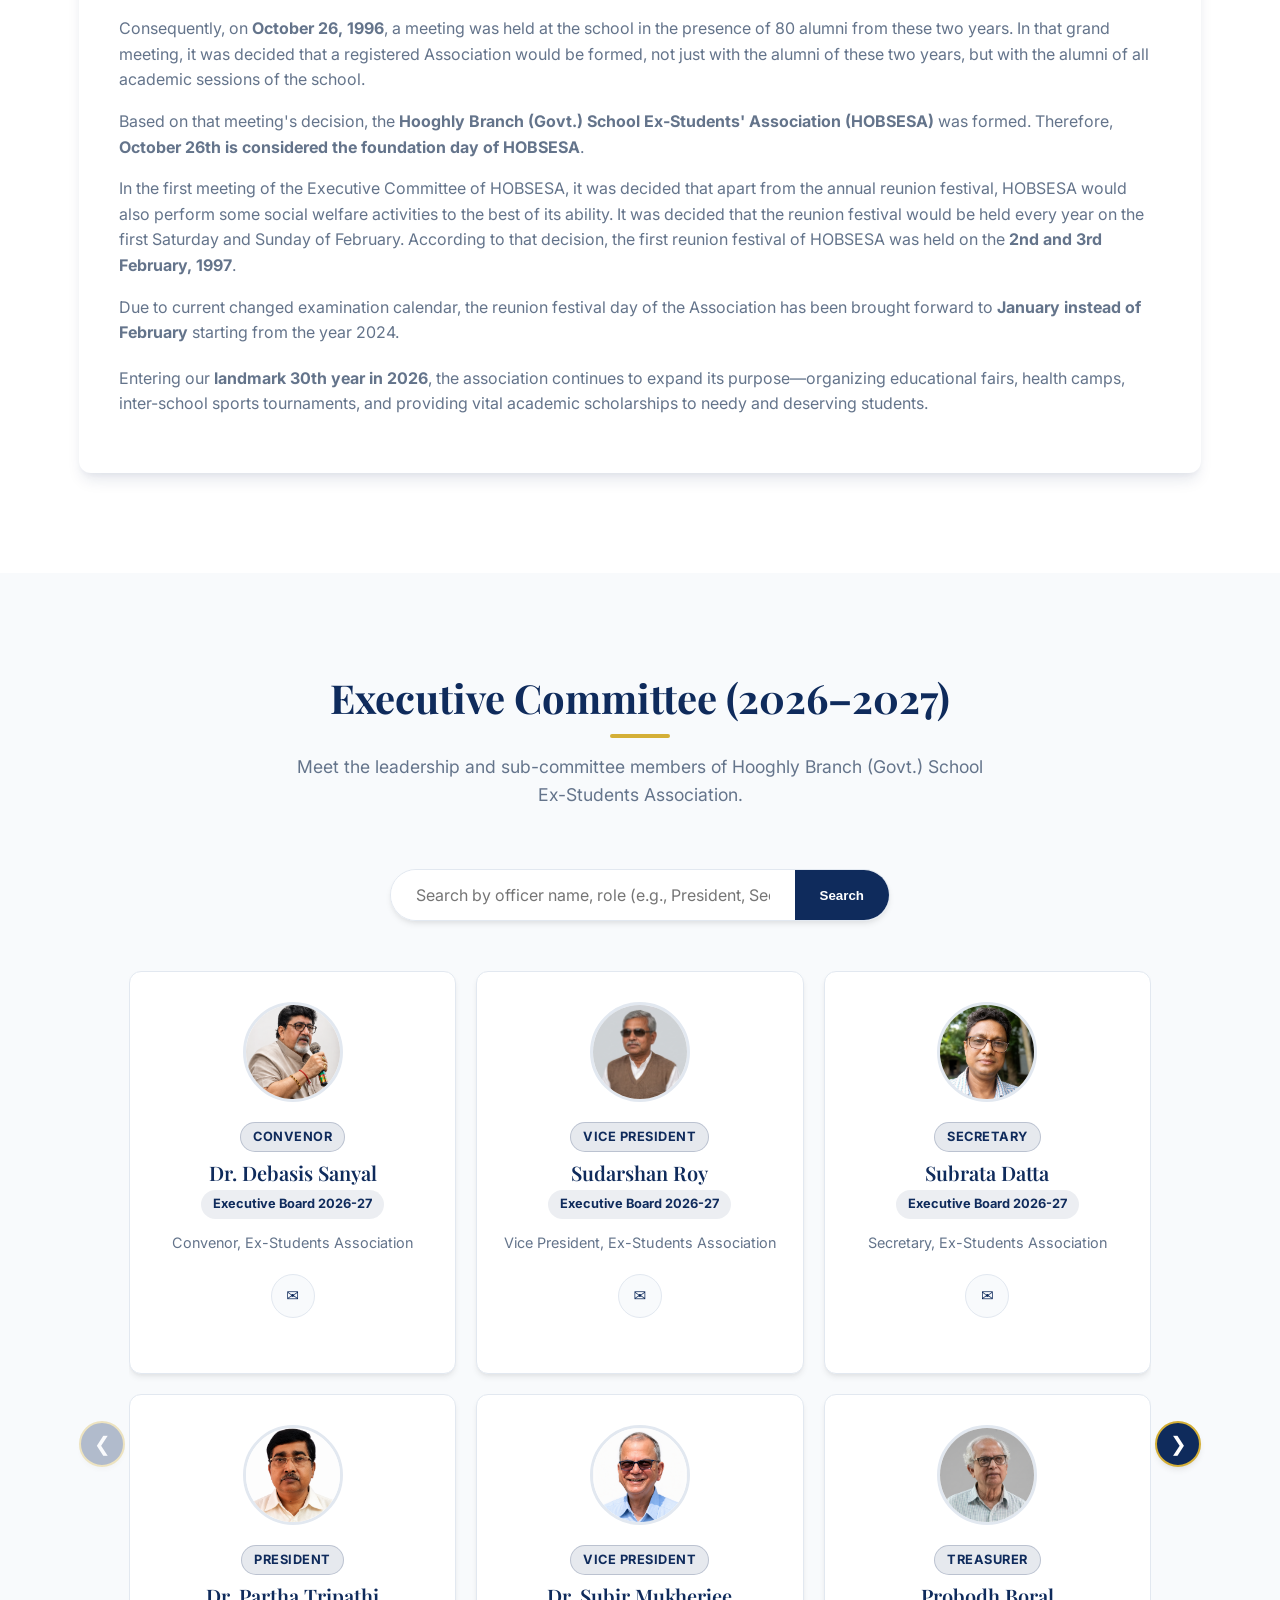
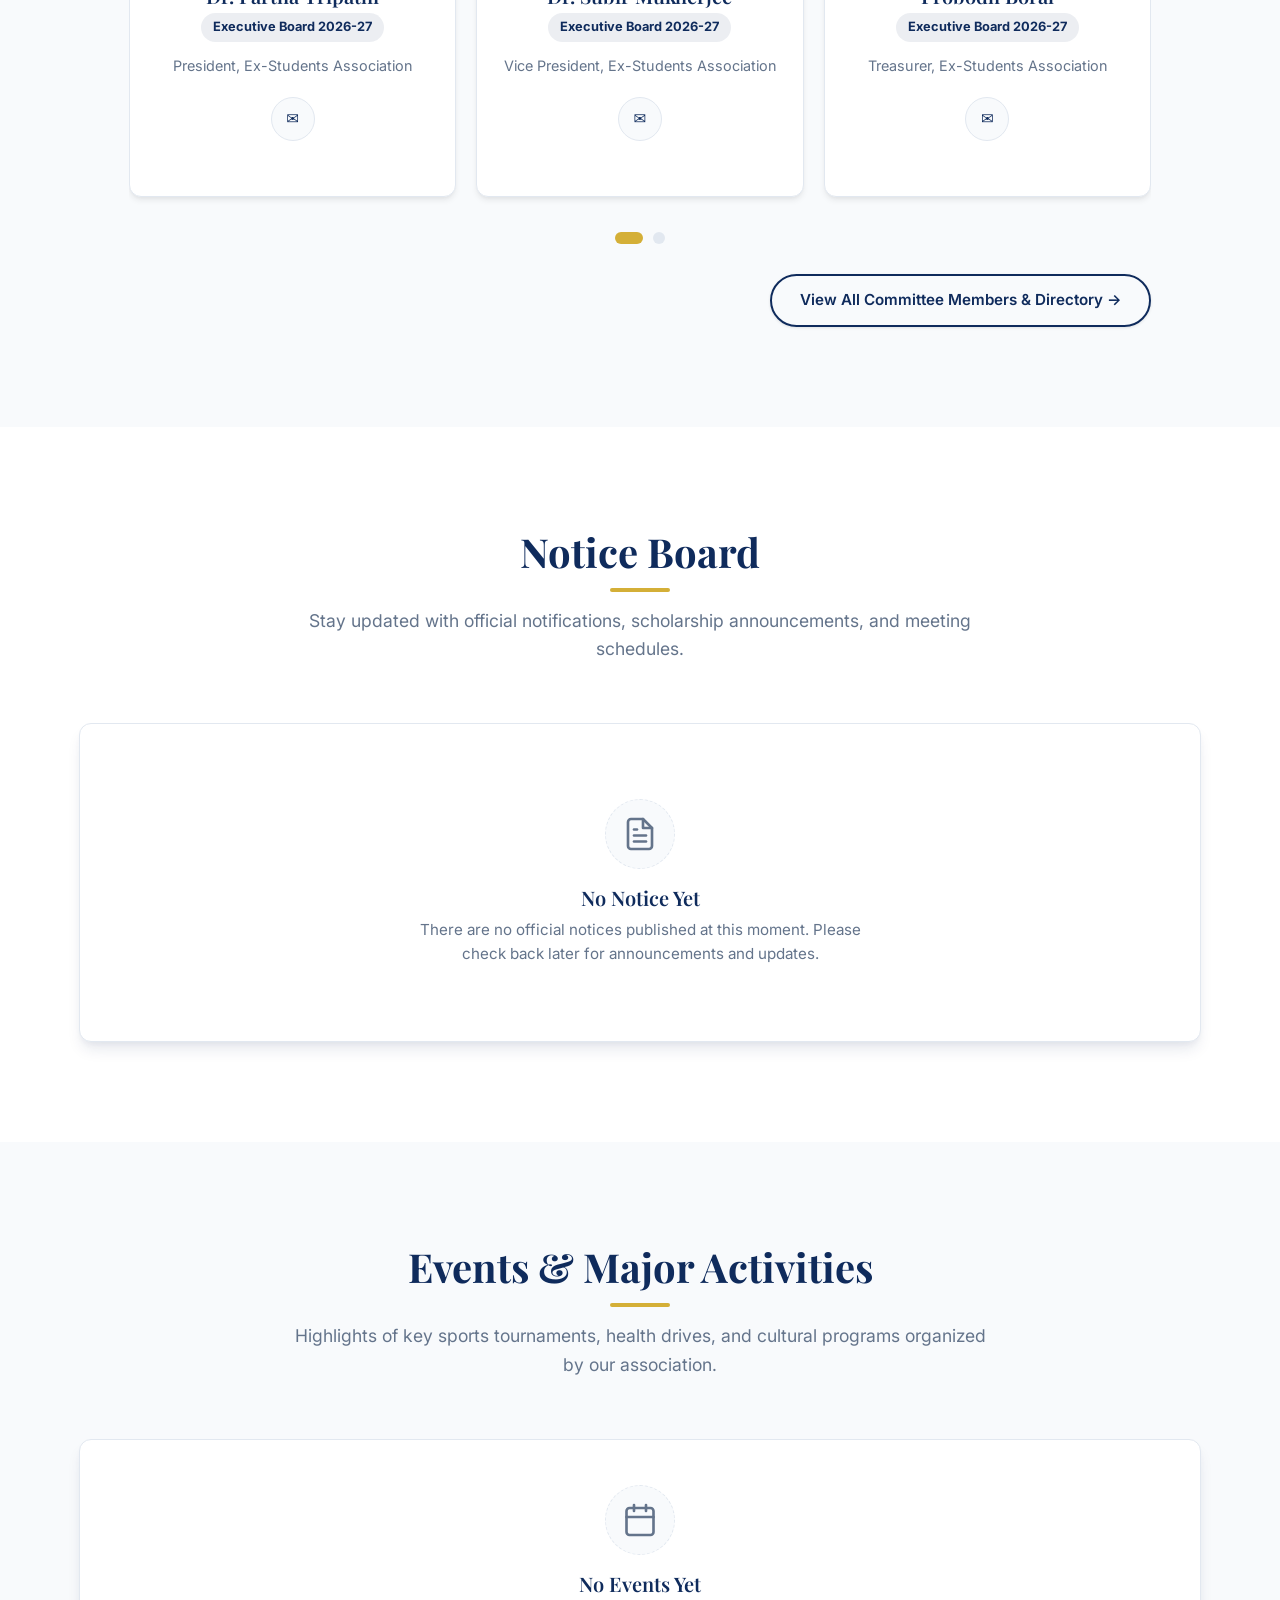
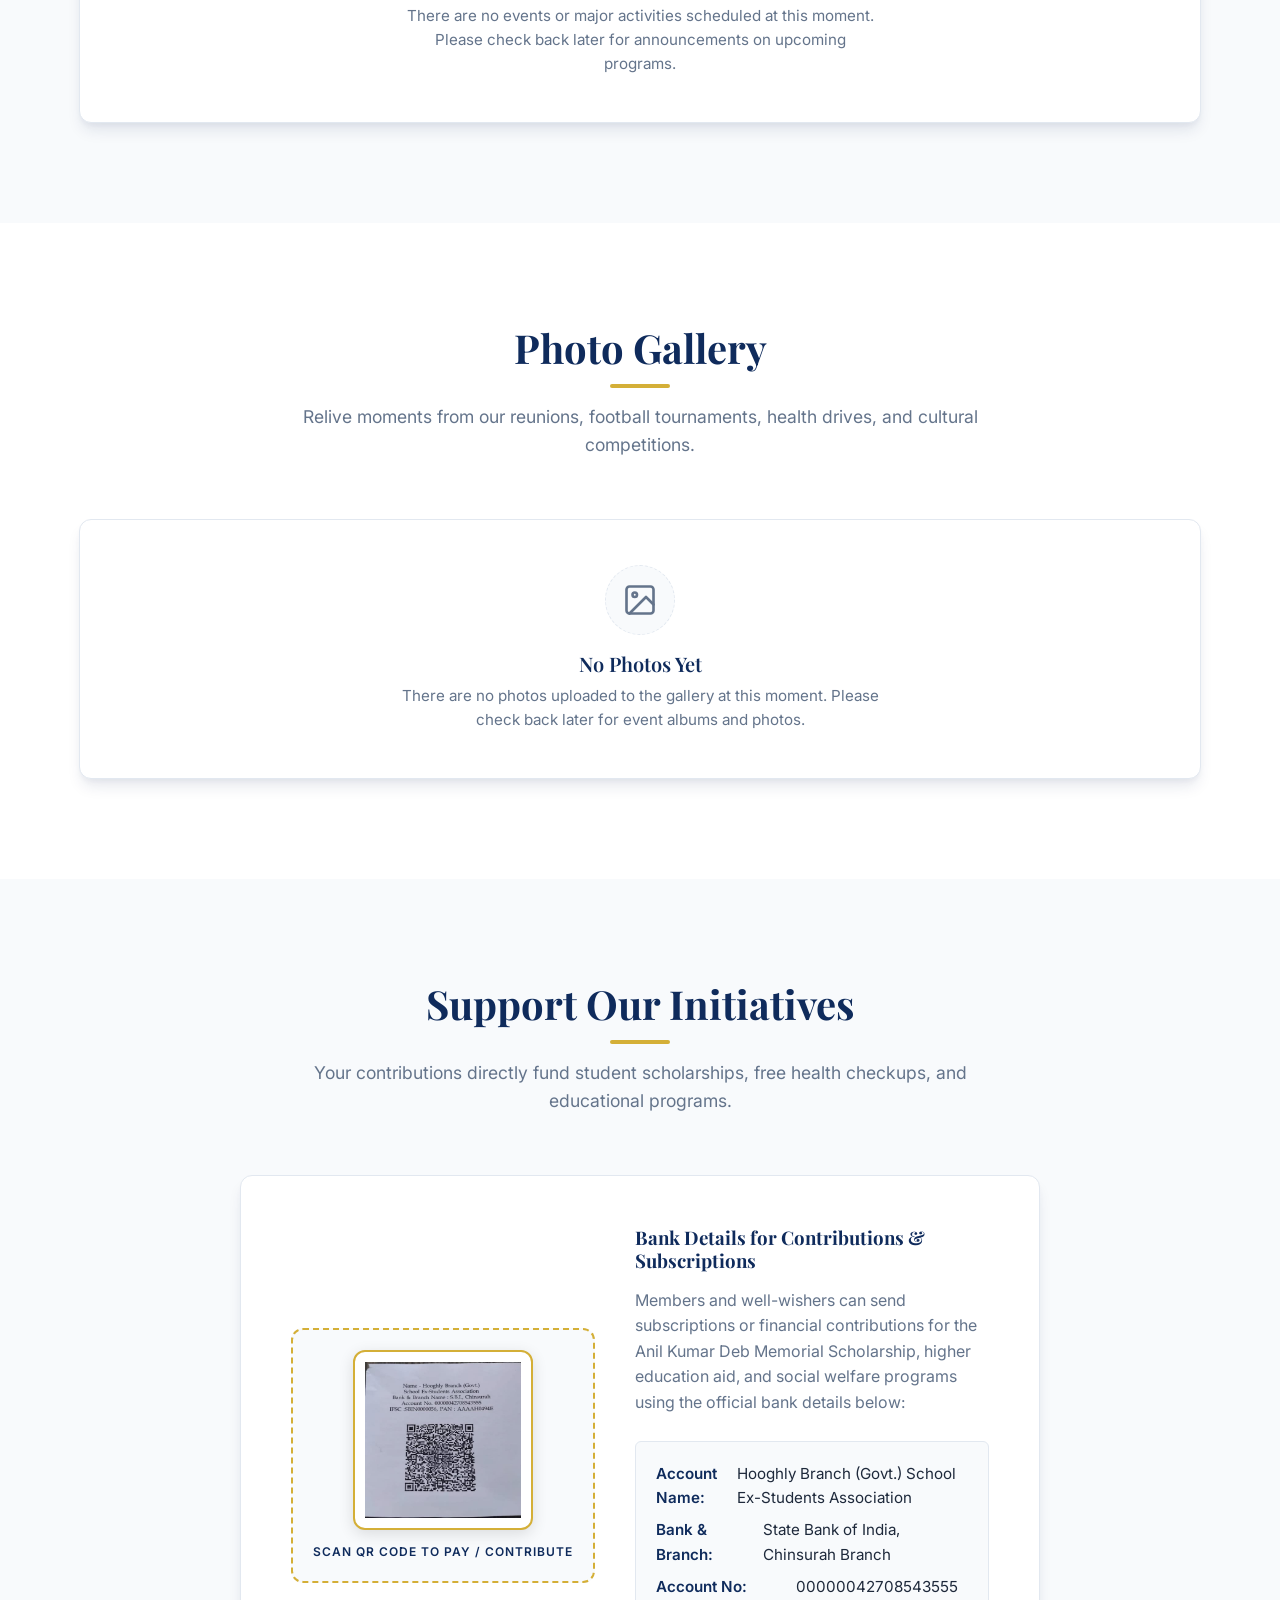
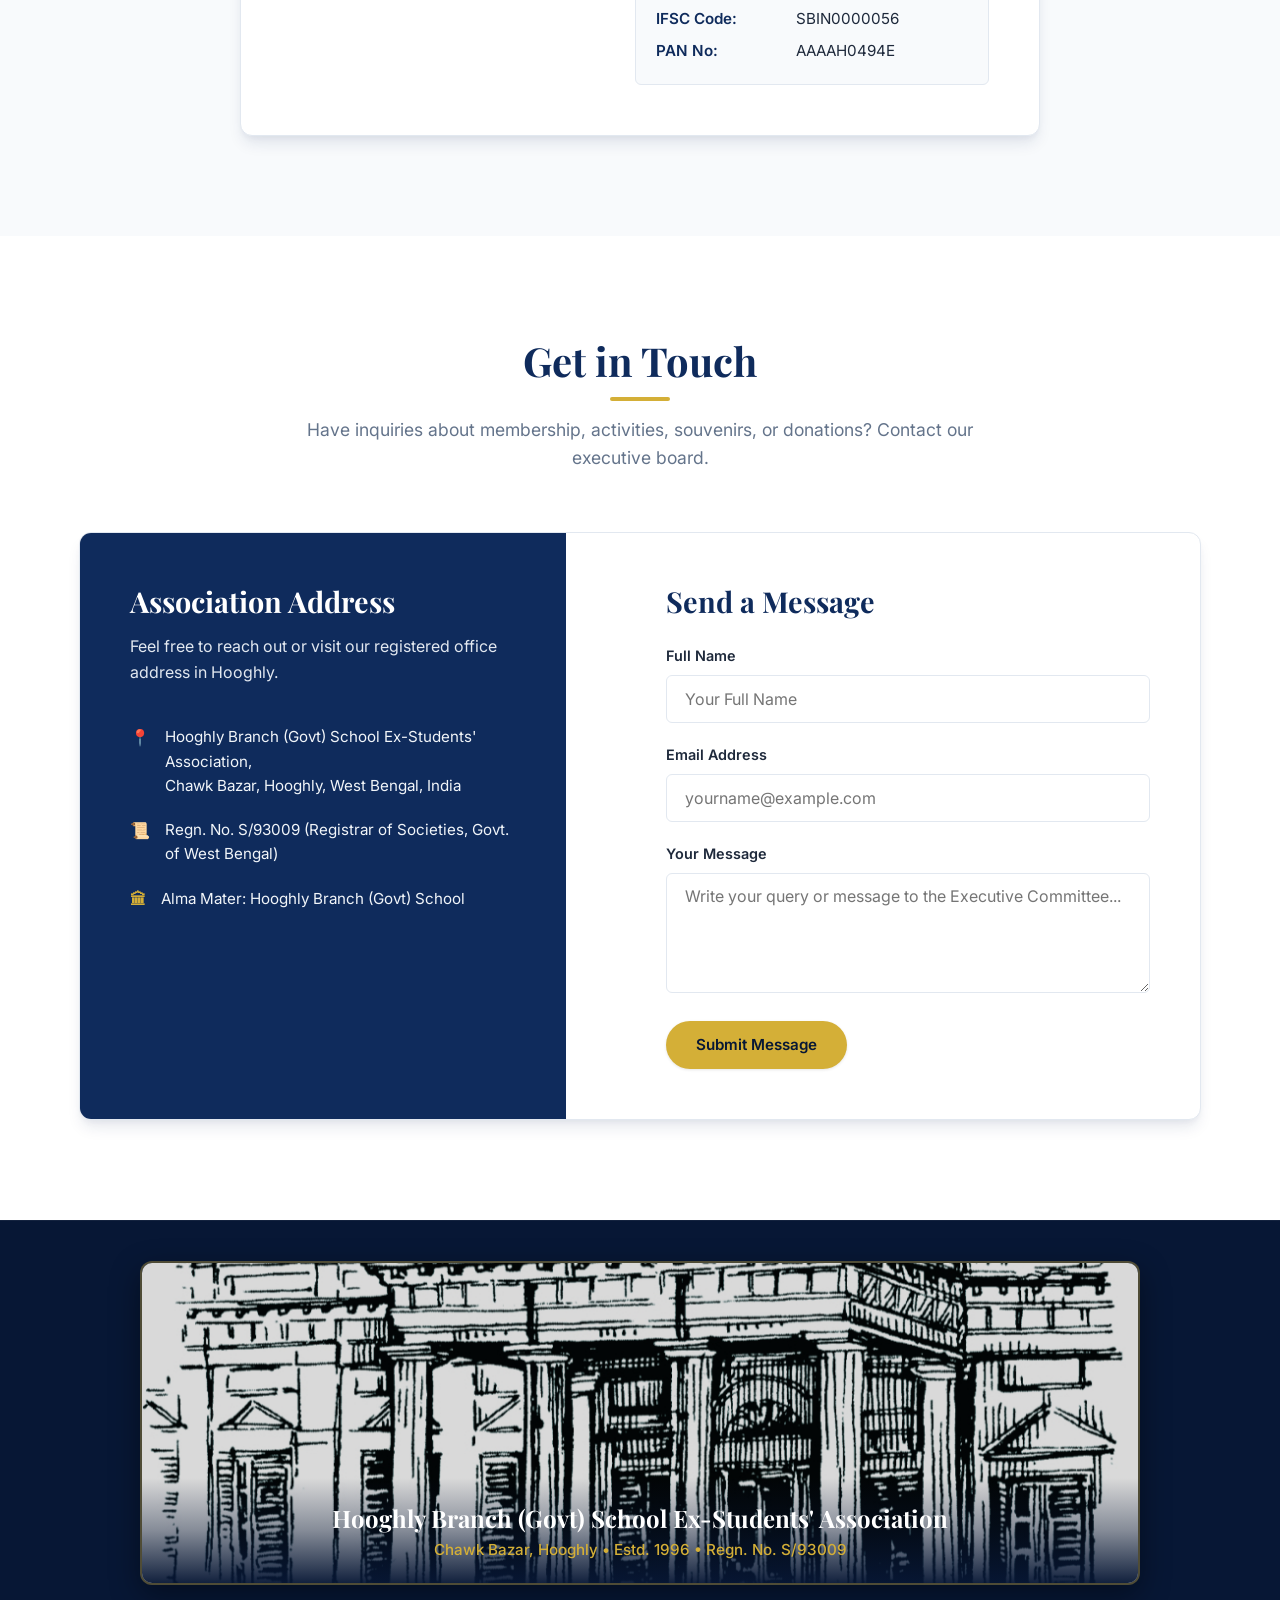
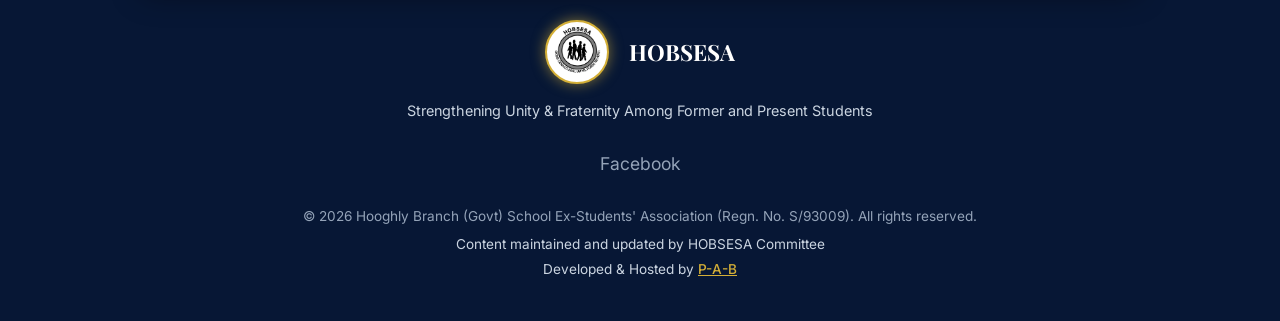
==== commit 9b96fa9f: "Add files via upload check" ====
--- a/index.html
+++ b/index.html
@@ -45,7 +45,8 @@
                 </ul>
             </nav>
 
-            <button class="nav-toggle" id="nav-toggle" aria-label="Toggle navigation menu" aria-expanded="false" aria-controls="nav-menu">
+            <button class="nav-toggle" id="nav-toggle" aria-label="Toggle navigation menu" aria-expanded="false"
+                aria-controls="nav-menu">
                 <span></span>
                 <span></span>
                 <span></span>
@@ -99,24 +100,52 @@
                     <div class="tab-pane active" id="tab-history">
                         <div class="about-history">
                             <h3>Birth of HOBSESA & Our Journey (Estd. 1996)</h3>
-                            <p>The <strong>Hooghly Branch (Govt) School Ex-Students' Association</strong> was officially established in <strong>1996</strong> at <strong>Chawk Bazar, Hooghly, West Bengal</strong> to strengthen unity and fraternity among former and present students, registered under the Registrar of Societies, Government of West Bengal with <strong>Registration No. S/93009</strong>.</p>
+                            <p>The <strong>Hooghly Branch (Govt) School Ex-Students' Association</strong> was officially
+                                established in <strong>1996</strong> at <strong>Chawk Bazar, Hooghly, West
+                                    Bengal</strong> to strengthen unity and fraternity among former and present
+                                students, registered under the Registrar of Societies, Government of West Bengal with
+                                <strong>Registration No. S/93009</strong>.
+                            </p>
 
                             <div class="read-more-wrapper">
-                                <button type="button" class="btn-read-more" id="btn-history-read-more" aria-expanded="false" aria-controls="history-more-content">
+                                <button type="button" class="btn-read-more" id="btn-history-read-more"
+                                    aria-expanded="false" aria-controls="history-more-content">
                                     <span class="btn-read-text">Read Full History & Birth of HOBSESA</span>
                                     <span class="btn-read-icon">↓</span>
                                 </button>
                             </div>
 
                             <div class="history-more-content" id="history-more-content">
-                                <h4 style="margin-top: 25px; margin-bottom: 12px; color: var(--color-primary); font-size: 1.2rem; border-bottom: 2px solid var(--color-accent); padding-bottom: 6px; display: inline-block;">Birth of HOBSESA</h4>
-                                <p>On a pleasant evening in the third week of September 1996, at the invitation of <strong>Dr. Ashok Banerjee</strong>, a few alumni of the 1968 academic year gathered at the Punjab Club, Ballygunge and decided to organize a reunion ceremony at school with the alumni of the two academic years, 1967 and 1968.</p>
-                                <p>Consequently, on <strong>October 26, 1996</strong>, a meeting was held at the school in the presence of 80 alumni from these two years. In that grand meeting, it was decided that a registered Association would be formed, not just with the alumni of these two years, but with the alumni of all academic sessions of the school.</p>
-                                <p>Based on that meeting's decision, the <strong>Hooghly Branch (Govt.) School Ex-Students' Association (HOBSESA)</strong> was formed. Therefore, <strong>October 26th is considered the foundation day of HOBSESA</strong>.</p>
-                                <p>In the first meeting of the Executive Committee of HOBSESA, it was decided that apart from the annual reunion festival, HOBSESA would also perform some social welfare activities to the best of its ability. It was decided that the reunion festival would be held every year on the first Saturday and Sunday of February. According to that decision, the first reunion festival of HOBSESA was held on the <strong>2nd and 3rd February, 1997</strong>.</p>
-                                <p>Due to current changed examination calendar, the reunion festival day of the Association has been brought forward to <strong>January instead of February</strong> starting from the year 2024.</p>
-                                
-                                <p style="margin-top: 20px;">Entering our <strong>landmark 30th year in 2026</strong>, the association continues to expand its purpose—organizing educational fairs, health camps, inter-school sports tournaments, and providing vital academic scholarships to needy and deserving students.</p>
+                                <h4
+                                    style="margin-top: 25px; margin-bottom: 12px; color: var(--color-primary); font-size: 1.2rem; border-bottom: 2px solid var(--color-accent); padding-bottom: 6px; display: inline-block;">
+                                    Birth of HOBSESA</h4>
+                                <p>On a pleasant evening in the third week of September 1996, at the invitation of
+                                    <strong>Dr. Ashok Banerjee</strong>, a few alumni of the 1968 academic year gathered
+                                    at the Punjab Club, Ballygunge and decided to organize a reunion ceremony at school
+                                    with the alumni of the two academic years, 1967 and 1968.
+                                </p>
+                                <p>Consequently, on <strong>October 26, 1996</strong>, a meeting was held at the school
+                                    in the presence of 80 alumni from these two years. In that grand meeting, it was
+                                    decided that a registered Association would be formed, not just with the alumni of
+                                    these two years, but with the alumni of all academic sessions of the school.</p>
+                                <p>Based on that meeting's decision, the <strong>Hooghly Branch (Govt.) School
+                                        Ex-Students' Association (HOBSESA)</strong> was formed. Therefore,
+                                    <strong>October 26th is considered the foundation day of HOBSESA</strong>.
+                                </p>
+                                <p>In the first meeting of the Executive Committee of HOBSESA, it was decided that apart
+                                    from the annual reunion festival, HOBSESA would also perform some social welfare
+                                    activities to the best of its ability. It was decided that the reunion festival
+                                    would be held every year on the first Saturday and Sunday of February. According to
+                                    that decision, the first reunion festival of HOBSESA was held on the <strong>2nd and
+                                        3rd February, 1997</strong>.</p>
+                                <p>Due to current changed examination calendar, the reunion festival day of the
+                                    Association has been brought forward to <strong>January instead of February</strong>
+                                    starting from the year 2024.</p>
+
+                                <p style="margin-top: 20px;">Entering our <strong>landmark 30th year in 2026</strong>,
+                                    the association continues to expand its purpose—organizing educational fairs, health
+                                    camps, inter-school sports tournaments, and providing vital academic scholarships to
+                                    needy and deserving students.</p>
                             </div>
                         </div>
                     </div>
@@ -144,7 +173,8 @@
                         <div class="president-message">
                             <div class="president-photo">
                                 <img src="info/img/Ex_Members/President ( Dr Partha Tripathi ).png"
-                                    alt="Dr. Partha Tripathi, President" loading="lazy" decoding="async" width="160" height="160">
+                                    alt="Dr. Partha Tripathi, President" loading="lazy" decoding="async" width="160"
+                                    height="160">
                             </div>
                             <div class="message-quote">
                                 <blockquote>
@@ -212,7 +242,8 @@
                             </div>
 
                             <div class="read-more-wrapper read-more-activities">
-                                <button type="button" class="btn-read-more" id="btn-activities-read-more" aria-expanded="false" aria-controls="activities-more-content">
+                                <button type="button" class="btn-read-more" id="btn-activities-read-more"
+                                    aria-expanded="false" aria-controls="activities-more-content">
                                     <span class="btn-read-text">View All Major Activities</span>
                                     <span class="btn-read-icon">↓</span>
                                 </button>
@@ -224,7 +255,8 @@
                                         <div class="activity-icon">🏅</div>
                                         <div class="activity-info">
                                             <h4>Anil Kumar Deb Memorial Scholarship</h4>
-                                            <p>Awarding scholarships to deserving and financially needy students to empower
+                                            <p>Awarding scholarships to deserving and financially needy students to
+                                                empower
                                                 their educational journey.</p>
                                         </div>
                                     </div>
@@ -240,7 +272,8 @@
                                         <div class="activity-icon">💻</div>
                                         <div class="activity-info">
                                             <h4>Computer Education Mela</h4>
-                                            <p>Exposing students to digital literacy, computer skills, software tools, and
+                                            <p>Exposing students to digital literacy, computer skills, software tools,
+                                                and
                                                 emerging technology careers.</p>
                                         </div>
                                     </div>
@@ -248,7 +281,8 @@
                                         <div class="activity-icon">📜</div>
                                         <div class="activity-info">
                                             <h4>Prize Distribution to Successful Students</h4>
-                                            <p>Recognizing and rewarding academic excellence and outstanding achievements in
+                                            <p>Recognizing and rewarding academic excellence and outstanding
+                                                achievements in
                                                 board examinations.</p>
                                         </div>
                                     </div>
@@ -264,7 +298,8 @@
                                         <div class="activity-icon">🎨</div>
                                         <div class="activity-info">
                                             <h4>Sit and Draw Competition</h4>
-                                            <p>Annual art and drawing contest encouraging creative imagination among young
+                                            <p>Annual art and drawing contest encouraging creative imagination among
+                                                young
                                                 school children.</p>
                                         </div>
                                     </div>
@@ -272,7 +307,8 @@
                                         <div class="activity-icon">📖</div>
                                         <div class="activity-info">
                                             <h4>Publication of Annual Souvenir</h4>
-                                            <p>Publishing an annual souvenir containing literary contributions, reports, and
+                                            <p>Publishing an annual souvenir containing literary contributions, reports,
+                                                and
                                                 historic photos.</p>
                                         </div>
                                     </div>
@@ -280,7 +316,8 @@
                                         <div class="activity-icon">🎤</div>
                                         <div class="activity-info">
                                             <h4>Seminars & Workshops</h4>
-                                            <p>Organizing educational seminars, carrier guidance workshops, and interactive
+                                            <p>Organizing educational seminars, carrier guidance workshops, and
+                                                interactive
                                                 alumni lectures.</p>
                                         </div>
                                     </div>
@@ -296,7 +333,8 @@
                                         <div class="activity-icon">⚽</div>
                                         <div class="activity-info">
                                             <h4>Football Coaching Camp & Invitational Tournament</h4>
-                                            <p>Running football coaching camps & organizing the prestigious Surajit Sengupta
+                                            <p>Running football coaching camps & organizing the prestigious Surajit
+                                                Sengupta
                                                 & Ashwini Barat Inter-School Invitational Football Tournament.</p>
                                         </div>
                                     </div>
@@ -308,7 +346,7 @@
             </div>
         </div>
     </section>
-
+    <!-- <meta>Developed by Mr. Diptadeep Mondal And Assist By Mr. Rudranil Das Seal </meta> -->
     <!-- ==========================================================================
          3. Executive Committee & Members Section
          ========================================================================== -->
@@ -548,7 +586,8 @@
             <div class="notice-board">
                 <div class="notice-empty">
                     <div class="notice-empty-icon">
-                        <svg xmlns="http://www.w3.org/2000/svg" width="36" height="36" viewBox="0 0 24 24" fill="none" stroke="currentColor" stroke-width="1.75" stroke-linecap="round" stroke-linejoin="round">
+                        <svg xmlns="http://www.w3.org/2000/svg" width="36" height="36" viewBox="0 0 24 24" fill="none"
+                            stroke="currentColor" stroke-width="1.75" stroke-linecap="round" stroke-linejoin="round">
                             <path d="M14 2H6a2 2 0 0 0-2 2v16a2 2 0 0 0 2 2h12a2 2 0 0 0 2-2V8z"></path>
                             <polyline points="14 2 14 8 20 8"></polyline>
                             <line x1="16" y1="13" x2="8" y2="13"></line>
@@ -557,7 +596,8 @@
                         </svg>
                     </div>
                     <h3>No Notice Yet</h3>
-                    <p>There are no official notices published at this moment. Please check back later for announcements and updates.</p>
+                    <p>There are no official notices published at this moment. Please check back later for announcements
+                        and updates.</p>
                 </div>
             </div>
         </div>
@@ -577,7 +617,8 @@
             <div class="events-wrapper">
                 <div class="events-empty">
                     <div class="events-empty-icon">
-                        <svg xmlns="http://www.w3.org/2000/svg" width="36" height="36" viewBox="0 0 24 24" fill="none" stroke="currentColor" stroke-width="1.75" stroke-linecap="round" stroke-linejoin="round">
+                        <svg xmlns="http://www.w3.org/2000/svg" width="36" height="36" viewBox="0 0 24 24" fill="none"
+                            stroke="currentColor" stroke-width="1.75" stroke-linecap="round" stroke-linejoin="round">
                             <rect x="3" y="4" width="18" height="18" rx="2" ry="2"></rect>
                             <line x1="16" y1="2" x2="16" y2="6"></line>
                             <line x1="8" y1="2" x2="8" y2="6"></line>
@@ -585,7 +626,8 @@
                         </svg>
                     </div>
                     <h3>No Events Yet</h3>
-                    <p>There are no events or major activities scheduled at this moment. Please check back later for announcements on upcoming programs.</p>
+                    <p>There are no events or major activities scheduled at this moment. Please check back later for
+                        announcements on upcoming programs.</p>
                 </div>
             </div>
         </div>
@@ -603,14 +645,16 @@
 
             <div class="gallery-empty">
                 <div class="gallery-empty-icon">
-                    <svg xmlns="http://www.w3.org/2000/svg" width="36" height="36" viewBox="0 0 24 24" fill="none" stroke="currentColor" stroke-width="1.75" stroke-linecap="round" stroke-linejoin="round">
+                    <svg xmlns="http://www.w3.org/2000/svg" width="36" height="36" viewBox="0 0 24 24" fill="none"
+                        stroke="currentColor" stroke-width="1.75" stroke-linecap="round" stroke-linejoin="round">
                         <rect x="3" y="3" width="18" height="18" rx="2" ry="2"></rect>
                         <circle cx="8.5" cy="8.5" r="1.5"></circle>
                         <polyline points="21 15 16 10 5 21"></polyline>
                     </svg>
                 </div>
                 <h3>No Photos Yet</h3>
-                <p>There are no photos uploaded to the gallery at this moment. Please check back later for event albums and photos.</p>
+                <p>There are no photos uploaded to the gallery at this moment. Please check back later for event albums
+                    and photos.</p>
             </div>
         </div>
     </section>
@@ -628,7 +672,8 @@
 
             <div class="donate-wrapper">
                 <div class="donate-qr-box">
-                    <img src="info/img/qr code.jpeg" alt="Official Bank Contribution QR Code" class="qr-code-img" loading="lazy" decoding="async" width="220" height="220">
+                    <img src="info/img/qr code.jpeg" alt="Official Bank Contribution QR Code" class="qr-code-img"
+                        loading="lazy" decoding="async" width="220" height="220">
                     <p class="qr-label">Scan QR Code to Pay / Contribute</p>
                 </div>
                 <div class="donate-info">
@@ -699,19 +744,13 @@
                         </div>
                     </div>
 
-                    <div>
-                        <div class="contact-socials">
-                            <a href="#" class="social-icon" aria-label="Facebook">fb</a>
-                            <a href="#" class="social-icon" aria-label="Twitter">tw</a>
-                            <a href="#" class="social-icon" aria-label="LinkedIn">in</a>
-                            <a href="#" class="social-icon" aria-label="Instagram">ig</a>
-                        </div>
-                    </div>
+
                 </div>
 
                 <div class="contact-form-panel">
                     <h3>Send a Message</h3>
-                    <form id="contact-form" action="https://formsubmit.co/freenetwork108@gmail.com" method="POST" novalidate>
+                    <form id="contact-form" action="https://formsubmit.co/hobsesa.org@gmail.com" method="POST"
+                        novalidate>
                         <!-- FormSubmit Configuration -->
                         <input type="hidden" name="_captcha" value="false">
                         <input type="hidden" name="_subject" value="New Contact Message - HOBSESA Website">
@@ -719,7 +758,8 @@
 
                         <div class="form-group">
                             <label for="contact-name" class="form-label">Full Name</label>
-                            <input type="text" id="contact-name" name="name" class="form-control" placeholder="Your Full Name">
+                            <input type="text" id="contact-name" name="name" class="form-control"
+                                placeholder="Your Full Name">
                             <span class="form-feedback"></span>
                         </div>
                         <div class="form-group">
@@ -735,7 +775,8 @@
                             <span class="form-feedback"></span>
                         </div>
 
-                        <button type="submit" id="contact-submit-btn" class="btn btn-primary" style="width: auto;">Submit Message</button>
+                        <button type="submit" id="contact-submit-btn" class="btn btn-primary"
+                            style="width: auto;">Submit Message</button>
                         <div id="form-success-message" class="form-feedback"></div>
                     </form>
                 </div>
@@ -750,7 +791,8 @@
         <div class="container">
             <!-- Footer Banner Landmark Image -->
             <div class="footer-banner-container">
-                <img src="info/img/footer_img.jpeg" alt="Hooghly Branch Govt School Landmark" class="footer-banner-img" loading="lazy" decoding="async" width="1000" height="320">
+                <img src="info/img/footer_img.jpeg" alt="Hooghly Branch Govt School Landmark" class="footer-banner-img"
+                    loading="lazy" decoding="async" width="1000" height="320">
                 <div class="footer-banner-overlay">
                     <h3>Hooghly Branch (Govt) School Ex-Students' Association</h3>
                     <p>Chawk Bazar, Hooghly • Estd. 1996 • Regn. No. S/93009</p>
@@ -758,19 +800,21 @@
             </div>
 
             <div class="footer-logo">
-                <img src="info/img/logo_img.jpeg" alt="Association Logo" class="footer-logo-img" loading="lazy" decoding="async" width="64" height="64">
+                <img src="info/img/logo_img.jpeg" alt="Association Logo" class="footer-logo-img" loading="lazy"
+                    decoding="async" width="64" height="64">
                 <h2 style="margin-left: 10px;">HOBSESA</h2>
             </div>
             <p style="color: #cbd5e1; margin-top: 5px;">Strengthening Unity & Fraternity Among Former and Present
                 Students</p>
             <div class="footer-socials">
                 <a href="#" aria-label="Facebook">Facebook</a>
-                <a href="#" aria-label="Twitter">Twitter</a>
-                <a href="#" aria-label="LinkedIn">LinkedIn</a>
-                <a href="#" aria-label="Instagram">Instagram</a>
             </div>
             <p style="font-size: 0.85rem; color: #94a3b8; margin-top: 15px;">&copy; 2026 Hooghly Branch (Govt) School
                 Ex-Students' Association (Regn. No. S/93009). All rights reserved.</p>
+            <p style="font-size: 0.85rem; color: #cbd5e1; margin-top: 6px;">Content maintained and updated by HOBSESA
+                Committee</p>
+            <p style="font-size: 0.85rem; color: #cbd5e1; margin-top: 4px;">Developed &amp; Hosted by <a
+                    href="mailto:pab2026pab@gmail.com" class="pab-link">P-A-B</a></p>
         </div>
     </footer>
 
--- a/css/style.css
+++ b/css/style.css
@@ -1703,6 +1703,18 @@
     color: var(--color-accent);
 }
 
+.pab-link {
+    color: var(--color-accent);
+    text-decoration: underline;
+    font-weight: 500;
+    transition: color var(--transition-fast);
+}
+
+.pab-link:hover {
+    color: #ffffff;
+    text-decoration: underline;
+}
+
 /* ==========================================================================
    14. Real Data Presentation Additions (Footer Image, Activities, Roles)
    ========================================================================== */
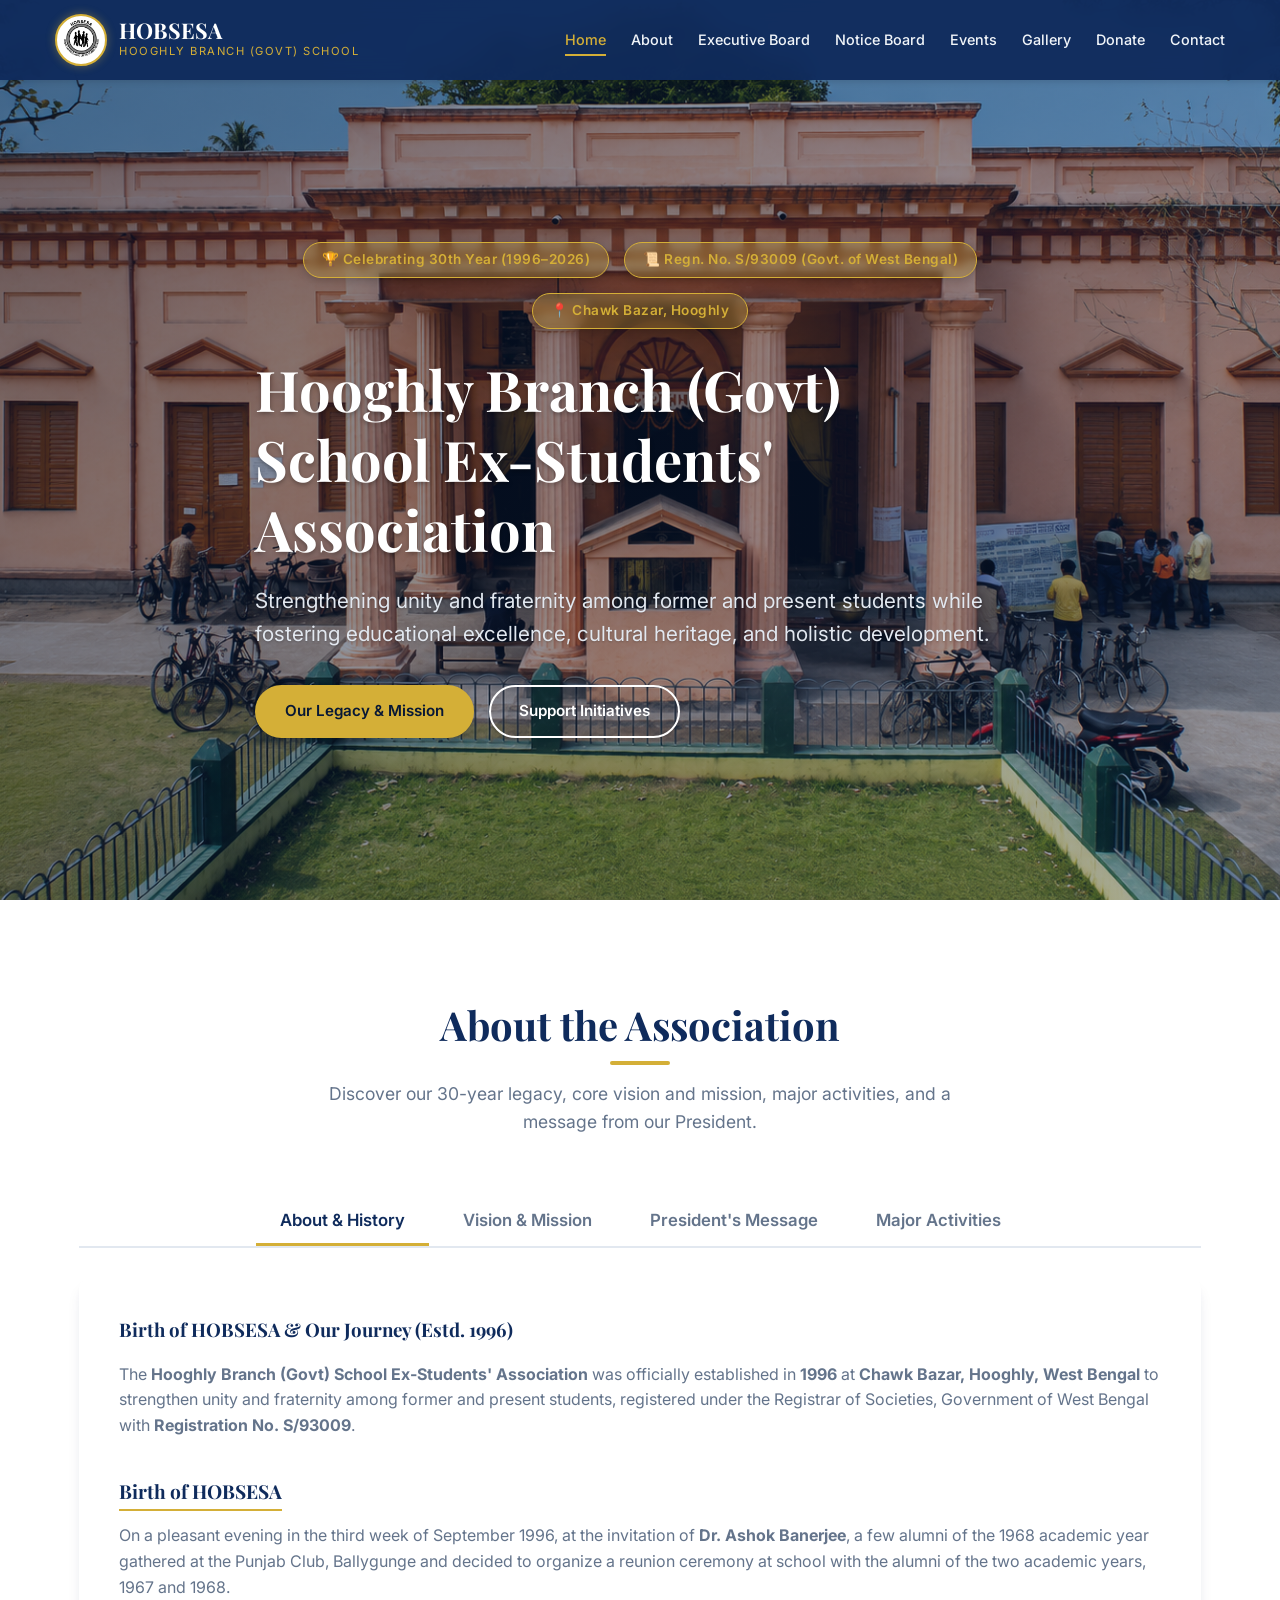
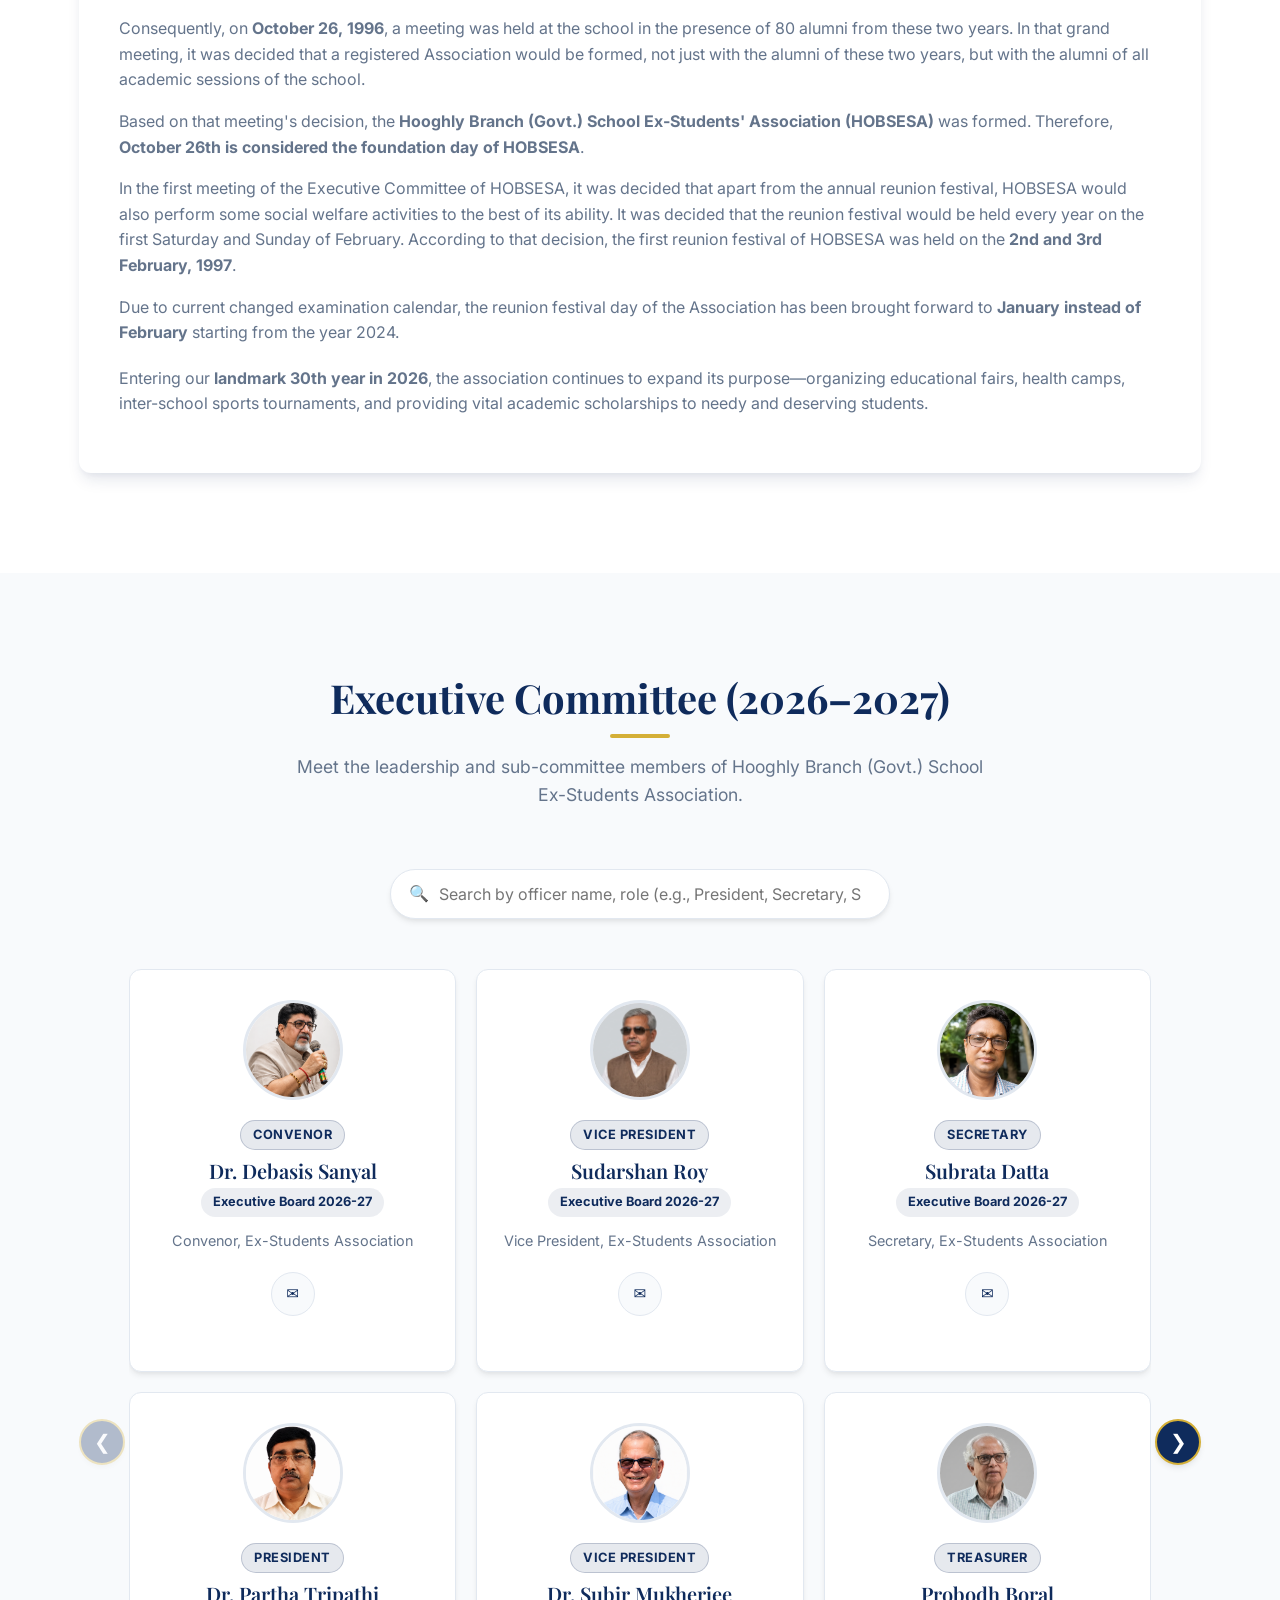
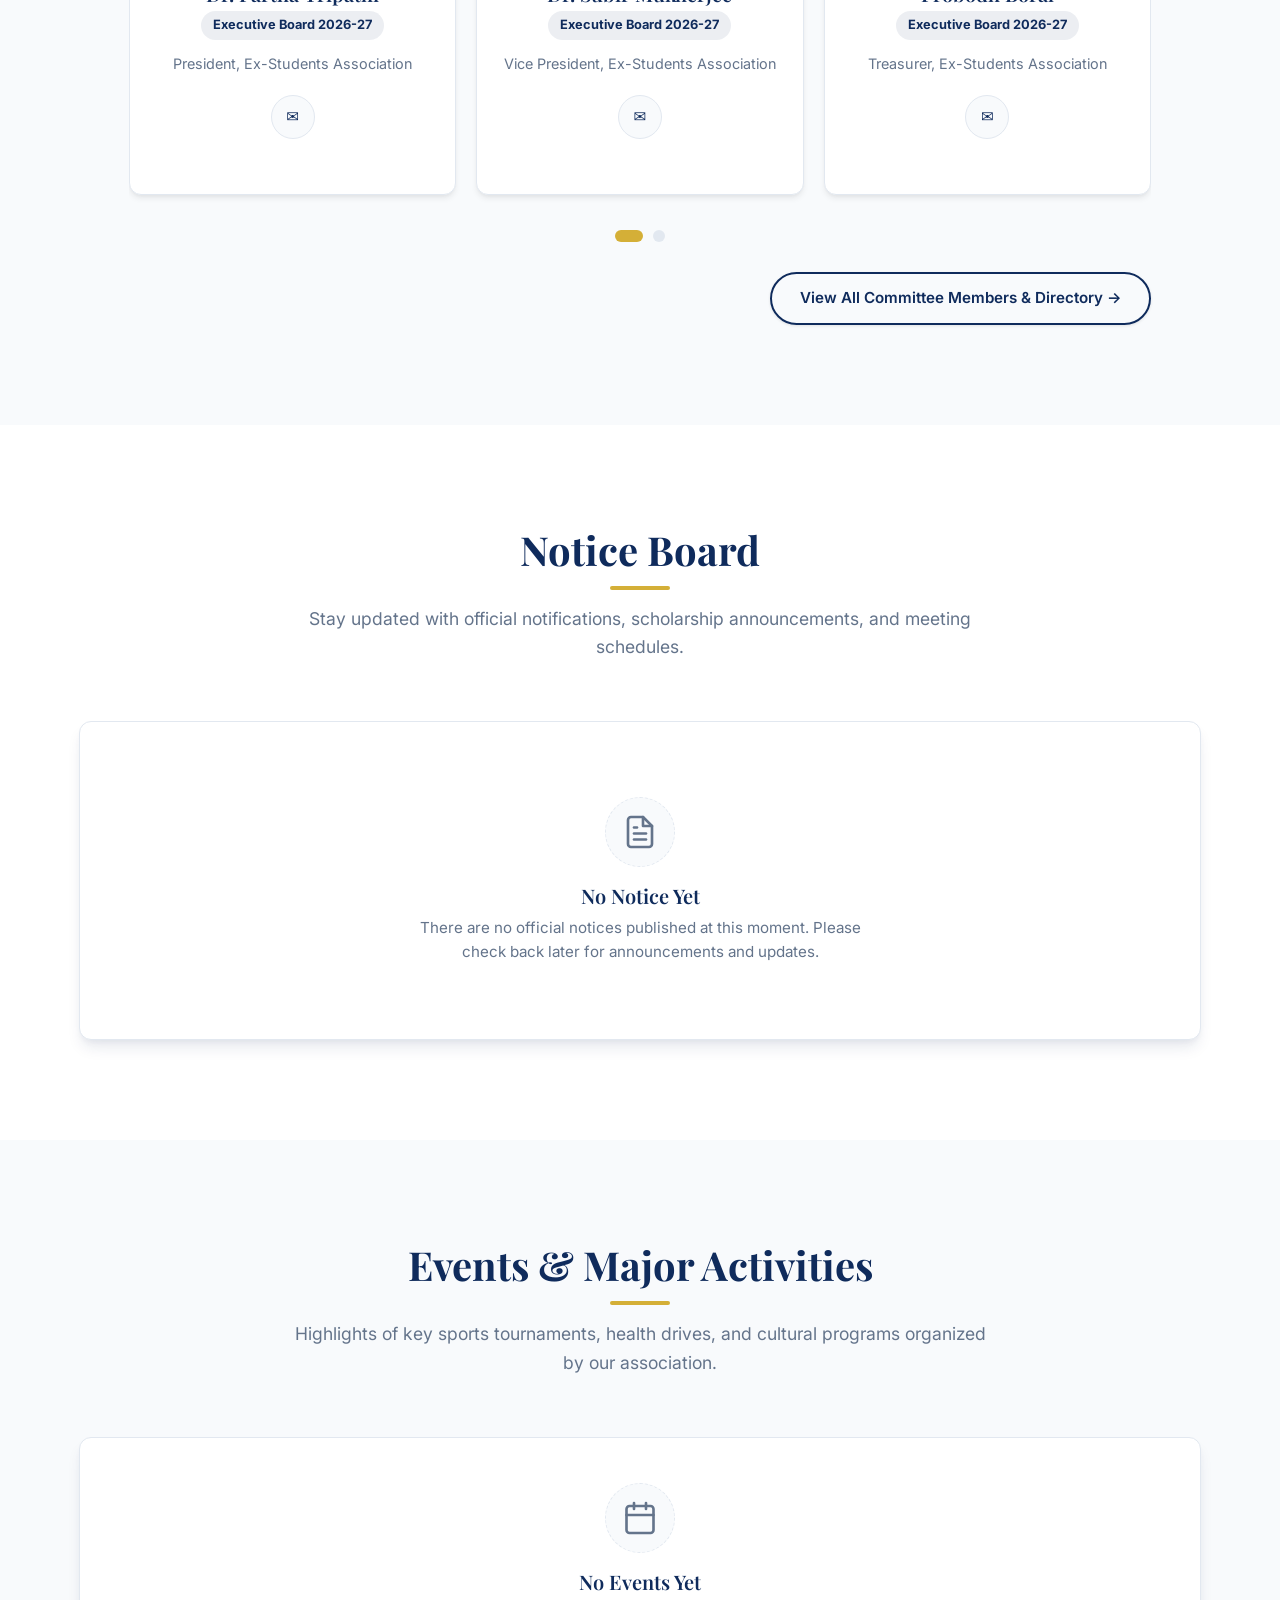
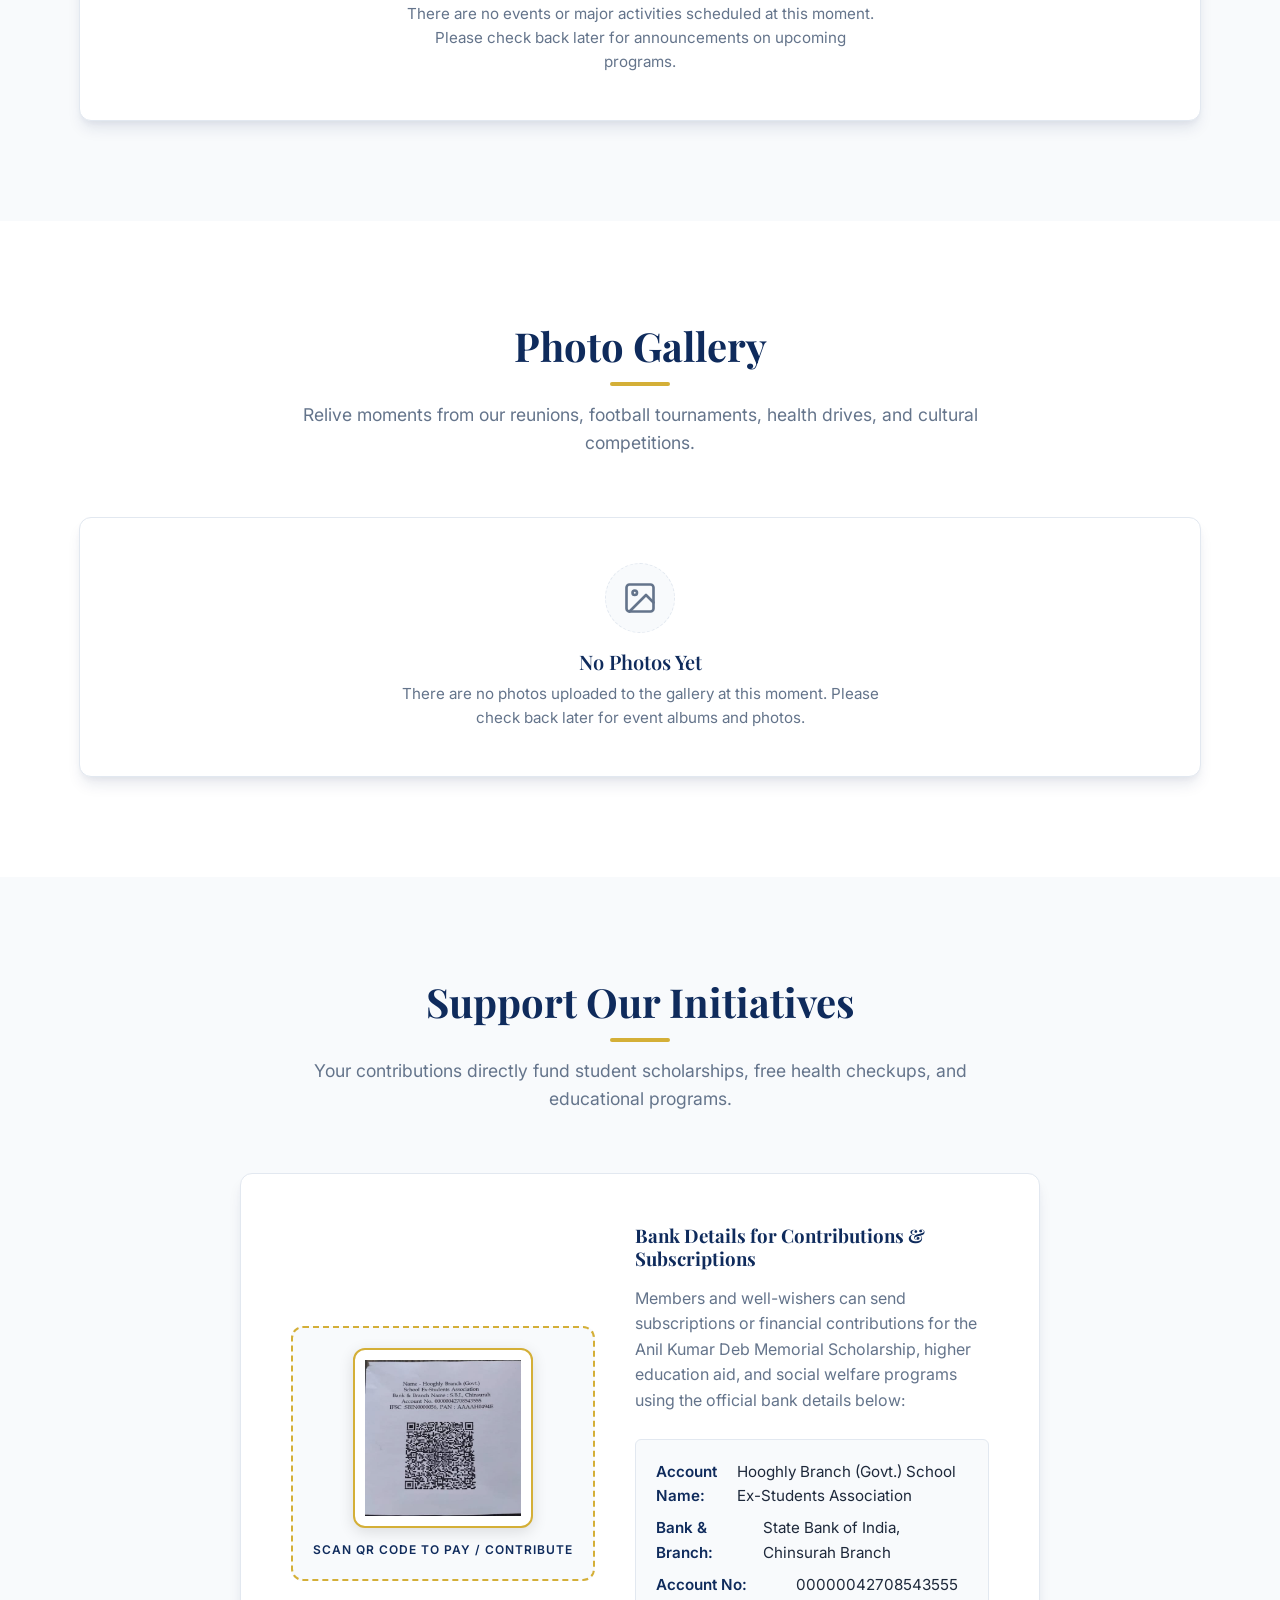
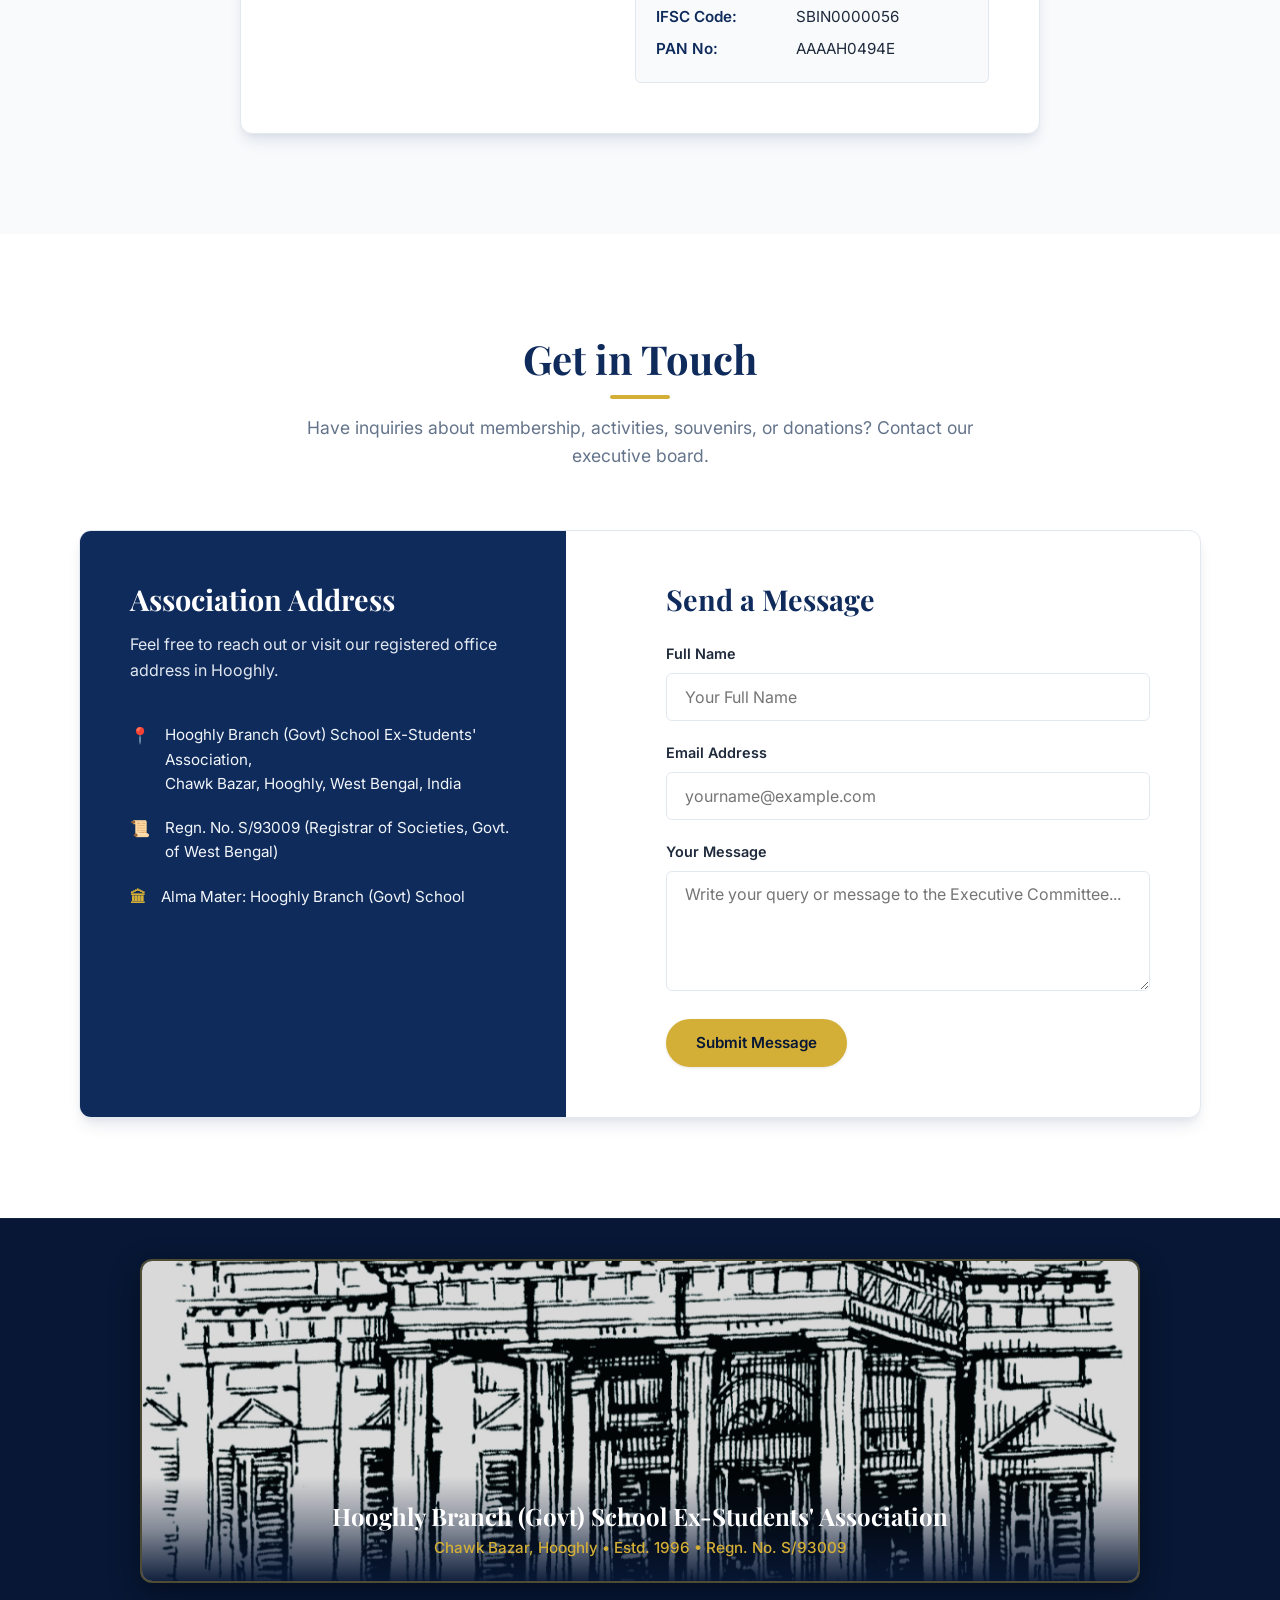
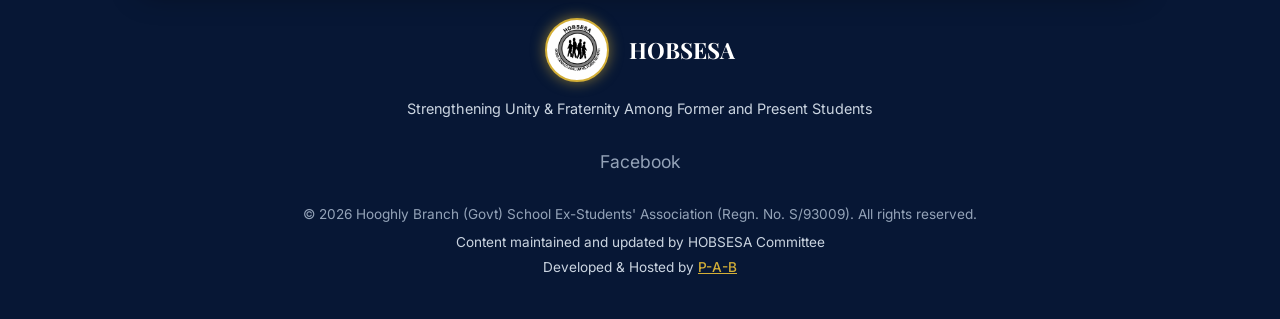
==== commit 0246c57b: "Add files via upload testing" ====
--- a/index.html
+++ b/index.html
@@ -360,9 +360,9 @@
 
             <div class="members-search-wrapper">
                 <div class="search-container">
+                    <span class="search-icon">🔍</span>
                     <input type="text" id="member-search-input" class="search-input"
                         placeholder="Search by officer name, role (e.g., President, Secretary, Sports)...">
-                    <button id="member-search-btn" class="search-btn">Search</button>
                 </div>
             </div>
 
--- a/css/style.css
+++ b/css/style.css
@@ -626,35 +626,38 @@
 
 .search-container {
     display: flex;
+    align-items: center;
     max-width: 500px;
     width: 100%;
     box-shadow: var(--shadow-md);
     border-radius: 30px;
     overflow: hidden;
     border: 1px solid var(--color-border);
+    background-color: var(--color-bg-card, #ffffff);
+    padding: 0 18px;
+    transition: border-color var(--transition-fast), box-shadow var(--transition-fast);
+}
+
+.search-container:focus-within {
+    border-color: var(--color-primary);
+    box-shadow: 0 0 0 3px rgba(15, 43, 92, 0.15);
+}
+
+.search-icon {
+    font-size: 1rem;
+    color: var(--color-text-muted);
+    margin-right: 10px;
+    user-select: none;
 }
 
 .search-input {
     flex-grow: 1;
     border: none;
-    padding: 15px 25px;
+    padding: 14px 10px 14px 0;
     font-family: var(--font-body);
     font-size: 0.95rem;
     outline: none;
-}
-
-.search-btn {
-    background-color: var(--color-primary);
-    color: #ffffff;
-    border: none;
-    padding: 0 25px;
-    cursor: pointer;
-    font-weight: 600;
-    transition: background-color var(--transition-fast);
-}
-
-.search-btn:hover {
-    background-color: var(--color-primary-light);
+    background: transparent;
 }
 
 .members-grid {
